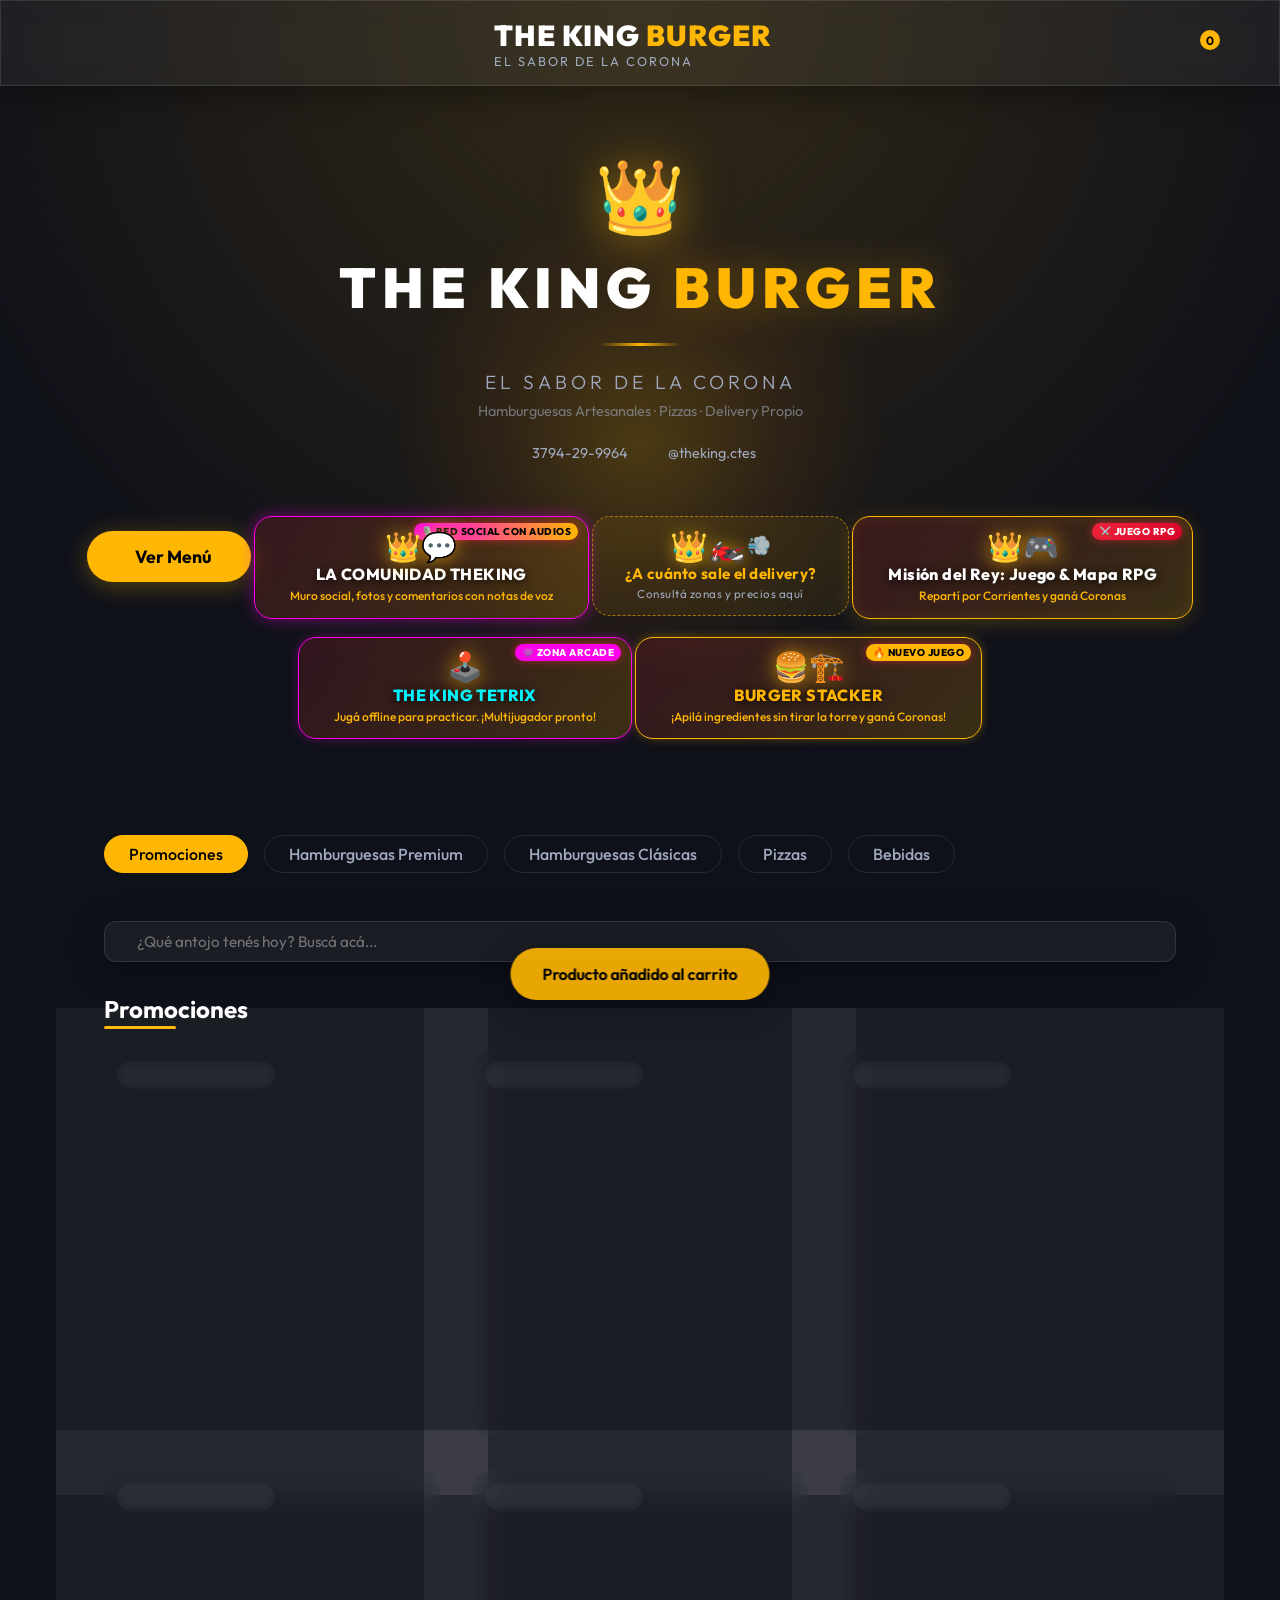
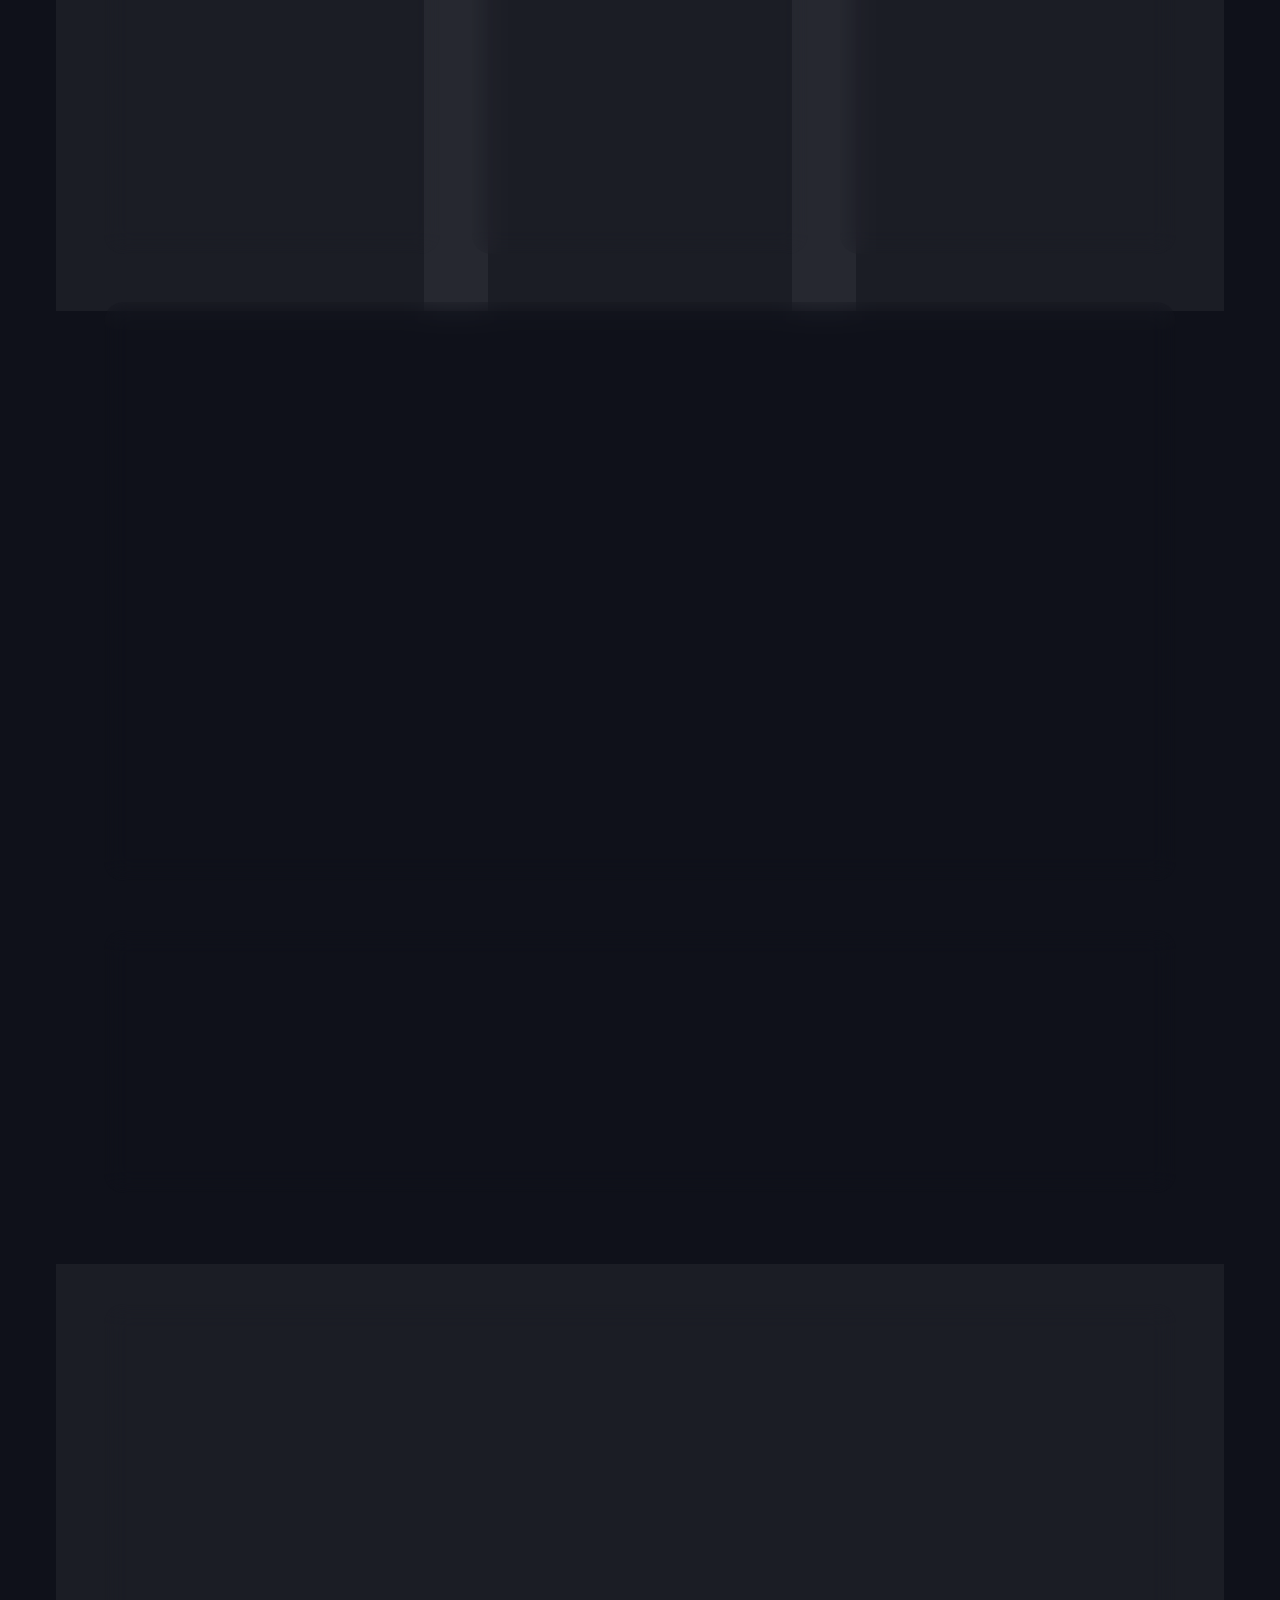
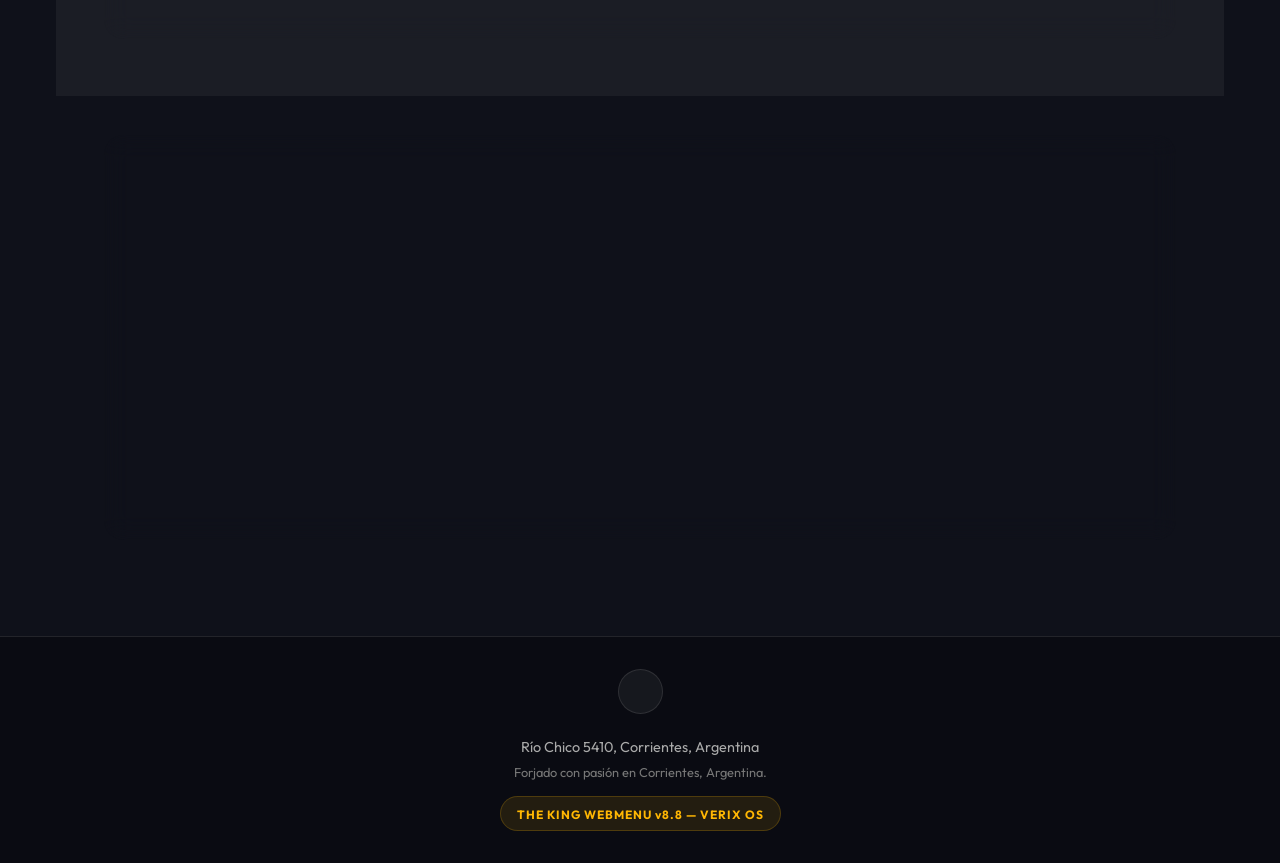
==== index.html @ 2e72db64 "Deploy_TheKing_v9.5" ====
<!DOCTYPE html>
<html lang="es">

<head>
    <meta charset="UTF-8">
    <meta name="viewport" content="width=device-width, initial-scale=1.0">
    <title>The King | Hamburguesas en Corrientes Capital</title>
    <meta name="description"
        content="The King Corrientes. Las mejores hamburguesas artesanales, pizzas y lomos de Corrientes Capital. Envío rápido y delivery propio. ¡Hacé tu pedido ahora!">
    <meta name="keywords"
        content="hamburguesas corrientes, the king corrientes, the king burger corrientes, delivery de comida corrientes, pizzas corrientes, comida rápida corrientes, hamburguesas the king, don jose corrientes, rio chico corrientes">

    <!-- Open Graph / Facebook -->
    <meta property="og:type" content="restaurant">
    <meta property="og:url" content="https://theking.sbs/">
    <meta property="og:title" content="The King | Hamburguesas en Corrientes Capital">
    <meta property="og:description"
        content="Las mejores hamburguesas artesanales y pizzas de Corrientes. Pedí online con nuestro delivery propio.">
    <meta property="og:image" content="https://theking.sbs/icon.png">

    <!-- Twitter -->
    <meta property="twitter:card" content="summary_large_image">
    <meta property="twitter:url" content="https://theking.sbs/">
    <meta property="twitter:title" content="The King | Hamburguesas en Corrientes">
    <meta property="twitter:description"
        content="Las mejores hamburguesas artesanales y pizzas de Corrientes. Pedí online con nuestro delivery propio.">
    <meta property="twitter:image" content="https://theking.sbs/icon.png">

    <!-- JSON-LD Structured Data for Local Business -->
    <script type="application/ld+json">
    {
      "@context": "https://schema.org",
      "@type": "Restaurant",
      "name": "The King Burger",
      "image": "https://theking.sbs/icon.png",
      "url": "https://theking.sbs/",
      "telephone": "+543794299964",
      "address": {
        "@type": "PostalAddress",
        "streetAddress": "Av. Río Chico 5410",
        "addressLocality": "Corrientes",
        "addressRegion": "Corrientes",
        "postalCode": "W3400",
        "addressCountry": "AR"
      },
      "geo": {
        "@type": "GeoCoordinates",
        "latitude": -27.46056,
        "longitude": -58.83417
      },
      "servesCuisine": ["Hamburguesas", "Pizzas", "Lomitos", "Comida Rápida"],
      "priceRange": "$$",
      "openingHoursSpecification": {
        "@type": "OpeningHoursSpecification",
        "dayOfWeek": [
          "Tuesday",
          "Wednesday",
          "Thursday",
          "Friday",
          "Saturday",
          "Sunday"
        ],
        "opens": "20:00",
        "closes": "00:30"
      },
      "sameAs": [
        "https://www.instagram.com/theking.ctes/"
      ]
    }
    </script>

    <!-- Firebase Compat SDK -->
    <script defer src="https://www.gstatic.com/firebasejs/10.8.1/firebase-app-compat.js"></script>
    <script defer src="https://www.gstatic.com/firebasejs/10.8.1/firebase-firestore-compat.js"></script>
    <script defer src="https://www.gstatic.com/firebasejs/10.8.1/firebase-auth-compat.js"></script>

    <link rel="stylesheet" href="css/style.css">
    <link rel="stylesheet" href="css/social.css">
    <link href="https://fonts.googleapis.com/css2?family=Outfit:wght@300;500;700;900&display=swap" rel="stylesheet">
    <link href="https://cdn.jsdelivr.net/npm/remixicon@3.5.0/fonts/remixicon.css" rel="stylesheet">
    <link rel="manifest" href="manifest.json">
    <meta name="theme-color" content="#ffb703">
    <link rel="icon" type="image/x-icon" href="favicon.ico">
    <link rel="apple-touch-icon" href="icon.png">
</head>

<body>
    <div class="background-overlay"></div>

    <header class="header glassmorphism">
        <!-- Menú de la App (Opciones Extras) -->
        <div class="app-menu-container">
            <div class="app-menu-btn" id="app-menu-btn">
                <i class="ri-menu-4-line"></i>
            </div>
            <!-- Dropdown del menú -->
            <div class="app-menu-dropdown glassmorphism" id="app-menu-dropdown">
                <div class="app-menu-item" id="menu-gps-btn">
                    <i class="ri-map-pin-user-fill"></i> Activar y Sincronizar GPS
                </div>
                <div class="app-menu-item" id="menu-install-btn">
                    <i class="ri-install-fill"></i> Agregar a Inicio (App)
                </div>
                <a href="comunidad.html" class="app-menu-item" id="menu-comunidad-btn"
                    style="text-decoration: none; color: inherit; border-left: 3px solid #ff00ea;">
                    <i class="ri-community-fill" style="color: #ff00ea;"></i> 👑 Comunidad & Muro con Audios
                </a>
                <a href="juego.html" class="app-menu-item" id="menu-game-btn"
                    style="text-decoration: none; color: inherit;">
                    <i class="ri-sword-fill" style="color: var(--accent-color);"></i> 🎮 Misión del Rey RPG & Mapa
                </a>
                <a href="tetrix.html" class="app-menu-item" id="menu-tetrix-btn"
                    style="text-decoration: none; color: inherit;">
                    <i class="ri-gamepad-fill" style="color: #ff00ea;"></i> 👾 THE KING TETRIX
                </a>
                <a href="stacker.html" class="app-menu-item" id="menu-stacker-btn"
                    style="text-decoration: none; color: inherit; border-left: 3px solid var(--accent-color);">
                    <i class="ri-stack-fill" style="color: var(--accent-color);"></i> 🍔 Burger Stacker (Nuevo Juego)
                </a>
            </div>
        </div>

        <div class="logo-container">
            <h1 class="brand-title">THE KING <span class="accent">BURGER</span></h1>
            <p class="brand-subtitle">El Sabor de la Corona</p>
        </div>
        <div class="header-actions" style="display: flex; gap: 15px; align-items: center;">
            <div class="user-profile" id="user-profile-btn" style="cursor: pointer; display: flex; align-items: center; gap: 5px; color: #fff;">
                <i class="ri-google-fill" style="font-size: 1.5rem; color: var(--accent-color);"></i>
                <span id="user-name-display" style="font-size: 0.9rem; display: none;" class="desktop-only">Entrar</span>
            </div>
            <div class="cart-icon" id="cart-toggle">
                <i class="ri-shopping-cart-2-fill"></i>
                <span class="cart-count" id="cart-count">0</span>
            </div>
        </div>
    </header>

    <!-- Hero Banner Section -->
    <section class="hero" id="hero">
        <div class="hero-glow"></div>
        <div class="hero-embers">
            <span></span><span></span><span></span><span></span>
            <span></span><span></span><span></span><span></span>
        </div>
        <div class="hero-content">
            <div class="crown-icon">👑</div>
            <h2 class="hero-title">THE KING <span class="hero-accent">BURGER</span></h2>
            <div class="hero-divider"><span></span></div>
            <p class="hero-tagline">El Sabor de la Corona</p>
            <p class="hero-sub">Hamburguesas Artesanales · Pizzas · Delivery Propio</p>
            <div class="hero-info">
                <span><i class="ri-phone-line"></i> 3794-29-9964</span>
                <span><i class="ri-instagram-line"></i> @theking.ctes</span>
            </div>
            <a href="#menu" class="hero-cta">
                <i class="ri-restaurant-2-line"></i> Ver Menú
            </a>

            <!-- BOTÓN DESTACADO: LA COMUNIDAD THEKING -->
            <a href="comunidad.html" class="hero-rpg-btn" id="open-comunidad-hub" aria-label="Entrar a la Comunidad TheKing" style="border-color: #ff00ea; box-shadow: 0 0 15px rgba(255, 0, 234, 0.4); margin-bottom: 0.5rem;">
                <span class="rpg-btn-badge" style="background: linear-gradient(90deg, #ff00ea, #ffb703); color: #000; font-weight: 800;">🎙️ RED SOCIAL CON AUDIOS</span>
                <span class="rpg-btn-icon">👑💬</span>
                <span class="rpg-btn-text" style="color: #fff;">LA COMUNIDAD THEKING</span>
                <span class="rpg-btn-sub">Muro social, fotos y comentarios con notas de voz</span>
            </a>

            <!-- BOTÓN DELIVERY RADAR — Rey en la Moto -->
            <button class="delivery-radar-btn" id="open-delivery-radar" aria-label="Consultar precios de delivery">
                <span class="moto-scene">
                    <span class="moto-king">👑🏍️</span>
                    <span class="moto-dust">💨</span>
                </span>
                <span class="moto-btn-text">¿A cuánto sale el delivery?</span>
                <span class="moto-btn-sub">Consultá zonas y precios aquí</span>
            </button>

            <!-- BOTÓN JUEGO DEL REY RPG & RADAR -->
            <a href="juego.html" class="hero-rpg-btn" id="open-rpg-game" aria-label="Jugar a la Misión del Rey RPG">
                <span class="rpg-btn-badge">⚔️ JUEGO RPG</span>
                <span class="rpg-btn-icon">👑🎮</span>
                <span class="rpg-btn-text">Misión del Rey: Juego & Mapa RPG</span>
                <span class="rpg-btn-sub">Repartí por Corrientes y ganá Coronas</span>
            </a>

            <!-- BOTÓN TETRIX ZONE -->
            <a href="tetrix.html" class="hero-rpg-btn" id="open-tetrix-game" aria-label="Jugar a The King Tetrix" style="margin-top: 10px; border-color: #ff00ea; box-shadow: 0 0 10px rgba(255, 0, 234, 0.3);">
                <span class="rpg-btn-badge" style="background: #ff00ea; color: #fff;">👾 ZONA ARCADE</span>
                <span class="rpg-btn-icon">🕹️</span>
                <span class="rpg-btn-text" style="color: #00f3ff;">THE KING TETRIX</span>
                <span class="rpg-btn-sub">Jugá offline para practicar. ¡Multijugador pronto!</span>
            </a>

            <!-- BOTÓN BURGER STACKER (NUEVO) -->
            <a href="stacker.html" class="hero-rpg-btn" id="open-stacker-game" aria-label="Jugar a Burger Stacker" style="margin-top: 10px; border-color: #ffb703; box-shadow: 0 0 10px rgba(255, 183, 3, 0.3);">
                <span class="rpg-btn-badge" style="background: var(--accent-color); color: #000; font-weight: 800;">🔥 NUEVO JUEGO</span>
                <span class="rpg-btn-icon">🍔🏗️</span>
                <span class="rpg-btn-text" style="color: var(--accent-color);">BURGER STACKER</span>
                <span class="rpg-btn-sub">¡Apilá ingredientes sin tirar la torre y ganá Coronas!</span>
            </a>
        </div>
    </section>

    <main class="container" id="menu">
        <!-- SECCIÓN DE SORTEO (Inyectada dinámicamente si está activa) -->
        <section id="sorteo-section" class="glassmorphism"
            style="display: none; text-align: center; margin-bottom: 2.5rem; padding: 2rem; border-radius: 20px; background: linear-gradient(145deg, rgba(239, 35, 60, 0.1) 0%, rgba(15, 17, 26, 0.9) 100%); border-color: rgba(239, 35, 60, 0.3); position: relative; overflow: hidden;">
            <div id="confetti-container"
                style="position: absolute; top: 0; left: 0; width: 100%; height: 100%; pointer-events: none; z-index: 0;">
            </div>

            <div style="position: relative; z-index: 1;">
                <h2
                    style="font-size: 1.8rem; margin-bottom: 0.5rem; color: #ef233c; text-shadow: 0 0 15px rgba(239,35,60,0.5);">
                    <i class="ri-vip-crown-fill" style="color: var(--accent-color);"></i> ¡SORTEO THE KING! <i
                        class="ri-vip-crown-fill" style="color: var(--accent-color);"></i>
                </h2>

                <div id="sorteo-content-active" style="display: block;">
                    <p style="color: #fff; font-size: 1.1rem; margin-bottom: 0.2rem;">Premio de hoy:</p>
                    <h3 id="sorteo-premio-display"
                        style="color: var(--accent-color); font-size: 1.4rem; margin-bottom: 1.5rem;">Cargando...</h3>

                    <form id="sorteo-form"
                        style="display: flex; flex-direction: column; gap: 1rem; max-width: 400px; margin: 0 auto 1.5rem auto;">
                        <input type="text" id="sorteo-nombre" placeholder="Tu Nombre o Apodo" required
                            style="padding: 0.8rem; border-radius: 8px; border: 1px solid rgba(255,255,255,0.1); background: rgba(0,0,0,0.3); color: #fff; font-family: inherit;">
                        <input type="tel" id="sorteo-tel" placeholder="Tu WhatsApp (para avisarte si ganás)" required
                            style="padding: 0.8rem; border-radius: 8px; border: 1px solid rgba(255,255,255,0.1); background: rgba(0,0,0,0.3); color: #fff; font-family: inherit;">
                        <button type="submit" class="btn-primary"
                            style="background: linear-gradient(135deg, #ef233c, #d90429); font-size: 1.1rem; padding: 1rem; box-shadow: 0 4px 15px rgba(239,35,60,0.4);">
                            🎟️ QUIERO PARTICIPAR
                        </button>
                    </form>

                    <p style="color: var(--text-muted); font-size: 0.9rem;">
                        <i class="ri-group-fill"></i> <span id="sorteo-public-count"
                            style="color: #fff; font-weight: bold;">0</span> Reinas y Reyes participando
                    </p>
                </div>

                <div id="sorteo-content-winner" style="display: none; padding: 1rem;">
                    <h3 style="font-size: 1.5rem; color: #fff; margin-bottom: 1rem;">🎉 ¡TENEMOS GANADOR/A! 🎉</h3>
                    <div
                        style="background: rgba(255,183,3,0.15); border: 2px solid var(--accent-color); padding: 1.5rem; border-radius: 15px; display: inline-block;">
                        <h2 id="sorteo-ganador-nombre" style="font-size: 2rem; color: var(--accent-color); margin: 0;">-
                        </h2>
                    </div>
                    <p style="color: var(--text-muted); margin-top: 1rem;">Se lleva: <span id="sorteo-ganador-premio"
                            style="color: #fff;"></span></p>
                </div>
            </div>
        </section>

        <!-- Categorías / Tabs de navegación -->
        <nav class="categories">
            <button class="category-btn active" data-target="promos">Promociones</button>
            <button class="category-btn" data-target="premium">Hamburguesas Premium</button>
            <button class="category-btn" data-target="clasicas">Hamburguesas Clásicas</button>
            <button class="category-btn" data-target="pizzas">Pizzas</button>
            <button class="category-btn" data-target="bebidas">Bebidas</button>
        </nav>

        <!-- Buscador de productos -->
        <div class="search-container glassmorphism"
            style="margin-bottom: 2rem; display: flex; align-items: center; padding: 0.6rem 1.2rem; border-radius: 12px; gap: 0.8rem; position: relative;">
            <i class="ri-search-2-line" style="color: var(--accent-color); font-size: 1.2rem;"></i>
            <input type="text" id="search-input" placeholder="¿Qué antojo tenés hoy? Buscá acá..."
                style="background: transparent; border: none; color: #fff; width: 100%; font-family: inherit; font-size: 0.95rem; outline: none;">
            <button id="clear-search-btn"
                style="background: transparent; border: none; color: var(--text-muted); cursor: pointer; display: none; align-items: center; justify-content: center; padding: 0.2rem;">
                <i class="ri-close-circle-fill" style="font-size: 1.2rem;"></i>
            </button>
        </div>

        <!-- Contenedor único dinámico para productos -->
        <section id="menu-section" class="menu-section active">
            <h2 class="section-title" id="section-title">Promociones</h2>
            <div class="products-grid" id="products-grid">
                <!-- Skeleton loaders: se muestran mientras Firebase carga los productos -->
                <div class="product-skeleton"
                    style="background:rgba(255,255,255,0.04);border-radius:16px;padding:1rem;animation:skeletonPulse 1.4s ease-in-out infinite;">
                    <div
                        style="background:rgba(255,255,255,0.07);height:130px;border-radius:10px;margin-bottom:0.8rem;">
                    </div>
                    <div
                        style="background:rgba(255,255,255,0.07);height:16px;border-radius:6px;margin-bottom:0.5rem;width:70%;">
                    </div>
                    <div style="background:rgba(255,255,255,0.05);height:12px;border-radius:6px;width:90%;"></div>
                </div>
                <div class="product-skeleton"
                    style="background:rgba(255,255,255,0.04);border-radius:16px;padding:1rem;animation:skeletonPulse 1.4s ease-in-out 0.2s infinite;">
                    <div
                        style="background:rgba(255,255,255,0.07);height:130px;border-radius:10px;margin-bottom:0.8rem;">
                    </div>
                    <div
                        style="background:rgba(255,255,255,0.07);height:16px;border-radius:6px;margin-bottom:0.5rem;width:70%;">
                    </div>
                    <div style="background:rgba(255,255,255,0.05);height:12px;border-radius:6px;width:90%;"></div>
                </div>
                <div class="product-skeleton"
                    style="background:rgba(255,255,255,0.04);border-radius:16px;padding:1rem;animation:skeletonPulse 1.4s ease-in-out 0.4s infinite;">
                    <div
                        style="background:rgba(255,255,255,0.07);height:130px;border-radius:10px;margin-bottom:0.8rem;">
                    </div>
                    <div
                        style="background:rgba(255,255,255,0.07);height:16px;border-radius:6px;margin-bottom:0.5rem;width:70%;">
                    </div>
                    <div style="background:rgba(255,255,255,0.05);height:12px;border-radius:6px;width:90%;"></div>
                </div>
            </div>
        </section>

        <!-- SECCIÓN: NUESTRA HISTORIA Y MISIÓN -->
        <section class="about-section glassmorphism"
            style="margin-top: 3rem; padding: 2.5rem; border-radius: 20px; background: linear-gradient(145deg, rgba(15, 17, 26, 0.9) 0%, rgba(255, 183, 3, 0.03) 100%); border-left: 4px solid var(--accent-color);">
            <div class="about-content">
                <h2
                    style="font-size: 1.8rem; margin-bottom: 1rem; color: #fff; display: flex; align-items: center; gap: 0.5rem;">
                    <i class="ri-ancient-gate-fill" style="color: var(--accent-color);"></i> Nuestra Historia Real
                </h2>
                <p style="color: var(--text-muted); font-size: 1rem; line-height: 1.6; margin-bottom: 1.5rem;">
                    Somos un emprendimiento familiar, chico y con el corazón bien correntino. Nacimos con una idea
                    simple pero ambiciosa: crear una hamburguesa tan exquisita y con tanto romance que, si un mismísimo
                    Rey tuviera la oportunidad de probarla, quedaría fascinado. El gran secreto de esta magia reside en
                    nuestro pan: una receta única, creada en casa y guardada bajo llave por nuestra familia y los
                    colegas más fieles que nos acompañan desde el primer día.
                </p>

                <h3
                    style="font-size: 1.3rem; margin-bottom: 0.8rem; color: #fff; display: flex; align-items: center; gap: 0.5rem;">
                    <i class="ri-scales-3-fill" style="color: var(--accent-color);"></i> Nuestra Promesa y Realidad
                </h3>
                <p style="color: var(--text-muted); font-size: 1rem; line-height: 1.6; margin-bottom: 2rem;">
                    Te hablamos con la verdad: no somos perfectos. Al ser una producción 100% artesanal, a veces nos
                    cuesta cubrir la altísima demanda. ¿Por qué pasa esto? Porque cada nueva Reina o Rey que prueba
                    nuestro sabor, elige repetir al día siguiente. Esto hace que nuestro crecimiento sea constante y
                    genuino. Cuando hay demoras, te pedimos paciencia; elegimos cuidar la calidad extrema antes que la
                    rapidez industrial, porque el sabor de nuestra casa no se puede apurar.
                </p>

                <div
                    style="display: grid; grid-template-columns: repeat(auto-fit, minmax(250px, 1fr)); gap: 1.5rem; margin-top: 1rem;">
                    <div
                        style="background: rgba(255,255,255,0.02); padding: 1.5rem; border-radius: 12px; border: 1px solid rgba(255,183,3,0.1);">
                        <h4 style="color: var(--accent-color); margin-bottom: 0.5rem; font-size: 1.1rem;"><i
                                class="ri-focus-2-line"></i> Nuestra Misión</h4>
                        <p style="color: #bbb; font-size: 0.9rem; line-height: 1.5;">Llevar el sabor más auténtico y
                            placentero de Corrientes a tu mesa, con la dedicación que solo una familia apasionada te
                            puede dar.</p>
                    </div>
                    <div
                        style="background: rgba(255,255,255,0.02); padding: 1.5rem; border-radius: 12px; border: 1px solid rgba(255,183,3,0.1);">
                        <h4 style="color: var(--accent-color); margin-bottom: 0.5rem; font-size: 1.1rem;"><i
                                class="ri-eye-line"></i> Nuestra Visión</h4>
                        <p style="color: #bbb; font-size: 0.9rem; line-height: 1.5;">Crecer a paso firme, manteniendo un
                            estándar de calidad digno de la realeza, sin perder jamás nuestra esencia de barrio ni la
                            receta que nos hizo Reyes.</p>
                    </div>
                </div>
            </div>
        </section>

        <!-- SECCIÓN DE RESEÑAS GOOGLE MAPS -->
        <section class="reviews-section glassmorphism"
            style="margin-top: 3rem; text-align: center; padding: 2.5rem 1.5rem; border-radius: 20px; background: linear-gradient(145deg, rgba(255, 183, 3, 0.05) 0%, rgba(15, 17, 26, 0.8) 100%); position: relative; overflow: hidden; border-color: rgba(255, 183, 3, 0.2);">
            <div
                style="position: absolute; top: -20px; left: -20px; width: 100px; height: 100px; background: var(--accent-color); filter: blur(60px); opacity: 0.2; z-index: 0;">
            </div>
            <div
                style="position: absolute; bottom: -20px; right: -20px; width: 80px; height: 80px; background: #ea4335; filter: blur(50px); opacity: 0.15; z-index: 0;">
            </div>
            <div style="position: relative; z-index: 1;">
                <h2 style="font-size: 1.8rem; margin-bottom: 0.5rem; color: #fff;">¿Qué te pareció <span
                        style="color: var(--accent-color);">The King Burger</span>? 👑</h2>
                <p
                    style="color: var(--text-muted); font-size: 0.95rem; margin-bottom: 1.5rem; max-width: 500px; margin-left: auto; margin-right: auto;">
                    Tu opinión nos hace Reyes. Dejanos tus estrellitas y un comentario en Google para ayudarnos a
                    crecer. ¡Tardás 10 segundos!
                </p>
                <div class="stars-container" id="stars-container"
                    style="display: flex; justify-content: center; gap: 0.8rem; margin-bottom: 1.5rem;">
                    <a href="https://maps.app.goo.gl/xa9dcDaG32M8LTRF8" target="_blank" rel="noopener noreferrer"
                        class="star-rating" data-index="1"><i class="ri-star-line"></i></a>
                    <a href="https://maps.app.goo.gl/xa9dcDaG32M8LTRF8" target="_blank" rel="noopener noreferrer"
                        class="star-rating" data-index="2"><i class="ri-star-line"></i></a>
                    <a href="https://maps.app.goo.gl/xa9dcDaG32M8LTRF8" target="_blank" rel="noopener noreferrer"
                        class="star-rating" data-index="3"><i class="ri-star-line"></i></a>
                    <a href="https://maps.app.goo.gl/xa9dcDaG32M8LTRF8" target="_blank" rel="noopener noreferrer"
                        class="star-rating" data-index="4"><i class="ri-star-line"></i></a>
                    <a href="https://maps.app.goo.gl/xa9dcDaG32M8LTRF8" target="_blank" rel="noopener noreferrer"
                        class="star-rating" data-index="5"><i class="ri-star-line"></i></a>
                </div>
                <a href="https://maps.app.goo.gl/xa9dcDaG32M8LTRF8" target="_blank" rel="noopener noreferrer"
                    class="btn-review">
                    <i class="ri-google-fill" style="font-size: 1.2rem; color: #4285F4;"></i> Calificanos en Google
                </a>
            </div>
        </section>
    </main>

    <!-- Modal del Carrito -->
    <div class="cart-modal glassmorphism" id="cart-modal">
        <div class="cart-header">
            <h2>Tu Pedido</h2>
            <button id="close-cart"><i class="ri-close-line"></i></button>
        </div>
        <div class="cart-body">
            <div class="cart-items" id="cart-items">
                <!-- Items se insertan aquí vía JS -->
                <p class="empty-cart-msg">Tu carrito está vacío</p>
            </div>

            <!-- Formulario de Datos para WhatsApp -->
            <div class="checkout-form" id="checkout-form" style="display: none;">
                <input type="text" id="customer-name" placeholder="Tu Nombre y Apellido" required>
                <!-- Opción de Entrega -->
                <div class="delivery-option-selector"
                    style="display: grid; grid-template-columns: 1fr 1fr; gap: 0.5rem; margin-bottom: 0.5rem;">
                    <button type="button" id="option-delivery" class="option-btn active"
                        style="background: var(--accent-color); border: none; color: #000; padding: 0.6rem; border-radius: 8px; font-weight: 700; cursor: pointer;">🛵
                        Envío</button>
                    <button type="button" id="option-takeaway" class="option-btn"
                        style="background: rgba(255,255,255,0.05); border: 1px solid var(--glass-border); color: #fff; padding: 0.6rem; border-radius: 8px; font-weight: 700; cursor: pointer;">🛍️
                        Retiro</button>
                </div>

                <div id="delivery-details-container">
                    <input type="text" id="customer-address" placeholder="Ej: Av. Costanera 1234" required
                        autocomplete="street-address">
                    <!-- Vista previa del mapa: aparece al escribir la dirección -->
                    <div id="map-preview-container"
                        style="display:none; margin-top: 0.5rem; border-radius: 10px; overflow: hidden; border: 1px solid var(--accent-color);">
                        <div
                            style="background: rgba(255,183,3,0.08); padding: 0.6rem 0.8rem; display: flex; align-items: center; justify-content: space-between; flex-wrap: wrap; gap: 0.5rem;">
                            <span style="font-size: 0.78rem; color: #ccc;"><i class="ri-map-pin-2-fill"
                                    style="color: var(--accent-color);"></i> Vista previa del destino:</span>
                            <a id="map-preview-link" href="#" target="_blank" rel="noopener noreferrer"
                                style="font-size: 0.78rem; font-weight: 700; color: var(--accent-color); text-decoration: none; background: rgba(255,183,3,0.15); padding: 0.3rem 0.7rem; border-radius: 6px; border: 1px solid var(--accent-color);">
                                <i class="ri-external-link-fill"></i> Ver en Google Maps
                            </a>
                        </div>
                        <iframe id="map-preview-iframe" src="" width="100%" height="160"
                            style="border:none; display:block;" loading="lazy"
                            referrerpolicy="no-referrer-when-downgrade" allowfullscreen>
                        </iframe>
                    </div>
                </div>

                <!-- SISTEMA DE ENVÍO: Selector de Zona (Método 3 - Fallback siempre disponible) -->
                <div id="zone-selector-container" class="zone-selector-block" style="display: none;">
                    <div style="display: flex; align-items: center; gap: 0.5rem; margin-bottom: 0.5rem;">
                        <i class="ri-map-2-line" style="color: var(--accent-color);"></i>
                        <span style="font-size: 0.82rem; color: #bbb;">Seleccioná tu barrio para calcular el
                            envío:</span>
                    </div>
                    <select id="zone-select" class="zone-select-input">
                        <option value="">— Elegí tu zona / barrio —</option>
                    </select>
                </div>

                <!-- Badge: método de cálculo activo (GPS / OSM / Manual) -->
                <div id="delivery-method-info" class="delivery-method-badge" style="display: none;">
                    <i class="ri-checkbox-circle-fill" style="color: #4ade80; flex-shrink:0;"></i>
                    <span id="delivery-method-label">Calculado automáticamente</span>
                    <button id="change-zone-btn" type="button" class="change-zone-btn" title="Cambiar zona">✏️
                        Cambiar</button>
                </div>

                <div id="takeaway-details-container"
                    style="display: none; background: rgba(255,255,255,0.03); border: 1px solid var(--glass-border); padding: 0.8rem; border-radius: 8px; margin-bottom: 0.5rem; text-align: center;">
                    <p style="font-size: 0.85rem; color: #ccc; margin: 0;">📍 Retiras en: <strong
                            style="color: var(--accent-color);">Local The King Burger</strong></p>
                    <p style="font-size: 0.75rem; color: #aaa; margin-top: 0.2rem;">Av. Río Chico 5410, Corrientes</p>
                    <a href="https://maps.google.com/?q=Av.+Río+Chico+5410,+Corrientes,+Argentina" target="_blank"
                        style="display: inline-block; font-size: 0.8rem; color: var(--accent-color); text-decoration: underline; margin-top: 0.4rem;"><i
                            class="ri-map-pin-fill"></i> Ver cómo llegar</a>
                </div>
                <select id="payment-method">
                    <option value="Efectivo">Pago en Efectivo</option>
                    <option value="Transferencia">Transferencia (Alias/CBU)</option>
                </select>
                <div id="alias-container"
                    style="display: none; flex-direction: column; gap: 0.6rem; background: rgba(255,183,3,0.08); border: 1px dashed var(--accent-color); padding: 0.9rem; border-radius: 10px; margin-top: 0.6rem;">
                    
                    <div style="display: flex; align-items: center; justify-content: space-between;">
                        <span style="font-size: 0.9rem; color: #fff;">Alias MP: <strong
                                style="color: var(--accent-color); letter-spacing: 0.5px;">olivares.95</strong></span>
                        <button id="copy-alias-btn" type="button"
                            style="background: rgba(255,255,255,0.12); border: 1px solid var(--accent-color); color: var(--accent-color); padding: 0.4rem 0.8rem; border-radius: 6px; font-weight: 700; cursor: pointer; font-size: 0.8rem; display: flex; align-items: center; gap: 0.3rem;">
                            <i class="ri-file-copy-line"></i> Copiar
                        </button>
                    </div>

                    <!-- Botón Deep-link directo a Mercado Pago -->
                    <button id="open-mp-btn" type="button"
                        style="width: 100%; background: linear-gradient(135deg, #009ee3 0%, #007ebb 100%); border: none; color: #fff; padding: 0.65rem 1rem; border-radius: 8px; font-weight: 700; cursor: pointer; font-size: 0.88rem; display: flex; align-items: center; justify-content: center; gap: 0.5rem; box-shadow: 0 4px 12px rgba(0,158,227,0.3); transition: transform 0.2s;">
                        <i class="ri-bank-card-fill" style="font-size: 1.1rem;"></i>
                        <span>Pagar en Mercado Pago (<span id="mp-total-badge">$0</span>)</span>
                    </button>

                    <!-- Adjuntar comprobante -->
                    <div style="background: rgba(0,0,0,0.25); border-radius: 8px; padding: 0.5rem 0.7rem; border: 1px solid rgba(255,255,255,0.08);">
                        <label for="receipt-file-input" style="display: flex; align-items: center; justify-content: space-between; cursor: pointer; font-size: 0.8rem; color: #ccc;">
                            <span id="receipt-label-text"><i class="ri-image-add-line" style="color: var(--accent-color);"></i> Adjuntar comprobante (opcional)</span>
                            <span style="font-size: 0.75rem; color: var(--accent-color); font-weight: 600; text-decoration: underline;">Subir</span>
                        </label>
                        <input type="file" id="receipt-file-input" accept="image/*,.pdf" style="display: none;">
                        <div id="receipt-preview-container" style="display: none; align-items: center; justify-content: space-between; margin-top: 0.4rem; padding-top: 0.4rem; border-top: 1px solid rgba(255,255,255,0.08);">
                            <span id="receipt-filename" style="font-size: 0.75rem; color: #4ade80; overflow: hidden; text-overflow: ellipsis; white-space: nowrap; max-width: 180px;"></span>
                            <button id="remove-receipt-btn" type="button" style="background: none; border: none; color: #ef4444; font-size: 0.95rem; cursor: pointer;">
                                <i class="ri-close-circle-fill"></i>
                            </button>
                        </div>
                    </div>

                    <p style="font-size: 0.72rem; color: #aaa; margin: 0; line-height: 1.2;">
                        💡 <em>Al enviar el pedido por WhatsApp, adjuntá la foto del comprobante para despachar más rápido.</em>
                    </p>
                </div>
            </div>
        </div>

        <div class="cart-footer">
            <div class="total subtotal-line" id="subtotal-row" style="display: none;">
                <span style="font-size: 0.82rem; color: #aaa;">Subtotal productos:</span>
                <span id="cart-subtotal" style="font-size: 0.82rem; color: #aaa;">$0</span>
            </div>
            <div class="total delivery-line" id="delivery-cost-row" style="display: none;">
                <span>🛵 Costo de envío:</span>
                <span id="cart-delivery-cost" style="color: var(--accent-color); font-weight: 700;">$0</span>
            </div>
            <div class="total grand-total-line">
                <span>Total a pagar:</span>
                <span id="cart-total">$0</span>
            </div>
            <button id="checkout-btn" class="checkout-btn">
                <i class="ri-whatsapp-line"></i> Pedir por WhatsApp
            </button>
        </div>
    </div>

    <!-- PWA Install Promotion Banner -->
    <div id="pwa-install-banner"
        style="display: none; position: fixed; bottom: 80px; left: 50%; transform: translateX(-50%); width: 90%; max-width: 400px; background: rgba(19, 21, 31, 0.95); border: 1px solid var(--accent-color); border-radius: 16px; padding: 1rem; box-shadow: 0 10px 30px rgba(0,0,0,0.5); z-index: 1900; align-items: center; justify-content: space-between; backdrop-filter: blur(10px); animation: fadeIn 0.4s ease;">
        <div style="display: flex; align-items: center; gap: 0.8rem;">
            <div style="font-size: 2rem;">👑</div>
            <div>
                <h4 style="color: #fff; margin: 0; font-size: 0.9rem;">¿Pedir más rápido?</h4>
                <p style="color: #aaa; margin: 2px 0 0 0; font-size: 0.75rem;">Instalá el acceso directo en tu celular
                </p>
            </div>
        </div>
        <div style="display: flex; gap: 0.5rem;">
            <button id="pwa-close-btn"
                style="background: transparent; border: 1px solid #444; color: #ccc; padding: 0.4rem 0.8rem; border-radius: 8px; font-size: 0.75rem; cursor: pointer;">Quizás
                luego</button>
            <button id="pwa-add-btn"
                style="background: var(--accent-color); border: none; color: #000; padding: 0.4rem 0.8rem; border-radius: 8px; font-weight: 700; font-size: 0.75rem; cursor: pointer;">Instalar</button>
        </div>
    </div>

    <!-- Toast Notification -->
    <div id="toast" class="toast glassmorphism">Producto añadido al carrito</div>

    <!-- SISTEMA DE CORONAS (VALORACIÓN PÚBLICA) -->
    <div class="container" style="margin-top: 3rem; margin-bottom: 2rem;">
        <div class="glassmorphism"
            style="padding: 2.5rem 2rem; border-radius: 20px; text-align: center; position: relative; overflow: hidden; border-color: var(--accent-color);">
            <div
                style="position: absolute; top: -20px; right: -20px; font-size: 8rem; opacity: 0.05; transform: rotate(15deg);">
                👑</div>

            <h3 style="font-size: 1.8rem; font-weight: 900; margin-bottom: 0.5rem;">¿Cuál se merece la Corona? 👑</h3>
            <p style="color: var(--text-muted); margin-bottom: 2rem; font-size: 1rem;">Contanos cuál de nuestras
                hamburguesas es tu favorita suprema.</p>

            <div style="max-width: 400px; margin: 0 auto;">
                <select id="crown-product-select"
                    style="width: 100%; padding: 1rem; border-radius: 12px; border: 1px solid var(--glass-border); background: rgba(0,0,0,0.5); color: #fff; font-family: inherit; font-size: 1rem; margin-bottom: 1.5rem; outline: none;">
                    <option value="" disabled selected>Elegí tu hamburguesa preferida...</option>
                    <option value="Provolone Doble">Provolone Doble</option>
                    <option value="King Bacon Doble">King Bacon Doble</option>
                    <option value="Crispy Chicken">Crispy Chicken</option>
                    <option value="Royal Cheese">Royal Cheese</option>
                    <option value="Veggie King">Veggie King</option>
                </select>

                <div id="crown-stars-container"
                    style="display: flex; justify-content: center; gap: 0.8rem; margin-bottom: 1.5rem;">
                    <button class="crown-btn" data-val="1"><i class="ri-vip-crown-line"></i></button>
                    <button class="crown-btn" data-val="2"><i class="ri-vip-crown-line"></i></button>
                    <button class="crown-btn" data-val="3"><i class="ri-vip-crown-line"></i></button>
                    <button class="crown-btn" data-val="4"><i class="ri-vip-crown-line"></i></button>
                    <button class="crown-btn" data-val="5"><i class="ri-vip-crown-line"></i></button>
                </div>

                <button id="crown-submit-btn"
                    style="width: 100%; background: linear-gradient(135deg, var(--accent-color), var(--accent-hover)); color: #000; border: none; padding: 1rem; border-radius: 12px; font-weight: 800; font-size: 1.1rem; cursor: pointer; transition: transform 0.2s;">
                    CORONAR AHORA
                </button>
                <div id="crown-thanks-msg"
                    style="display: none; color: #2ecc71; font-weight: 700; margin-top: 1rem; font-size: 1.1rem;">
                    ¡Gracias por tu voto real! 👑
                </div>
            </div>
        </div>
    </div>

    <!-- ═══════════════════════════════════════════
         👑 THE KING SOCIAL — Red Social de la Comunidad
         Motor: js/semilla-social.js | Estilos: css/social.css
         Almacenamiento: Firestore base64 (100% gratis)
         ═══════════════════════════════════════════ -->
    <div class="container social-section-wrapper" id="social-feed-section">
        <div class="glassmorphism social-section-inner">

            <h3 class="social-section-title">
                <i class="ri-community-fill" style="color: #ff00ea;"></i>
                La Familia TheKing 👑
            </h3>
            <p class="social-section-subtitle">Compartí tu experiencia, comentá con audio y conectá con otros Reyes y Reinas de Corrientes.</p>

            <!-- Prompt para usuarios no logueados -->
            <div class="social-login-prompt" id="social-login-prompt">
                <i class="ri-google-fill"></i>
                <span>Iniciá sesión con Google (arriba ☝️) para publicar o comentar en la comunidad</span>
            </div>

            <!-- Compositor de publicaciones (solo visible si está logueado) -->
            <div class="social-composer" id="social-composer">
                <div class="social-composer-header">
                    <img src="" alt="" class="social-composer-avatar" id="composer-avatar">
                    <div>
                        <span class="social-composer-name" id="composer-name">Rey/Reina</span>
                    </div>
                </div>
                <textarea
                    id="social-post-text"
                    class="social-post-textarea"
                    placeholder="¿Qué estás comiendo hoy? Compartí tu momento TheKing... 🍔👑"
                    maxlength="500"
                    rows="3"
                ></textarea>

                <!-- Preview foto -->
                <div class="social-photo-preview" id="social-photo-preview">
                    <img src="" alt="Preview" id="social-photo-preview-img">
                    <button class="remove-photo" onclick="document.getElementById('social-photo-preview').style.display='none'; document.getElementById('social-photo-preview-img').src='';">
                        <i class="ri-close-line"></i>
                    </button>
                </div>

                <input type="file" id="social-photo-input" accept="image/*" style="display:none;">

                <div class="social-composer-actions">
                    <div class="social-composer-tools">
                        <button class="social-tool-btn" id="social-photo-btn" title="Adjuntar foto">
                            <i class="ri-image-add-line"></i> Foto
                        </button>
                    </div>
                    <button class="social-publish-btn" id="social-publish-btn">
                        <i class="ri-send-plane-fill"></i> Publicar
                    </button>
                </div>
            </div>

            <!-- FEED de publicaciones -->
            <div class="social-feed" id="social-feed">
                <div class="social-empty-state">
                    <div style="font-size: 2rem; margin-bottom: 0.5rem;">⚡</div>
                    <p>Conectando con la comunidad...</p>
                </div>
            </div>

        </div>
    </div>

    <!-- FOOTER DE LA APLICACIÓN -->
    <footer class="app-footer"
        style="margin-top: 4rem; padding: 2rem 1rem; text-align: center; border-top: 1px solid var(--glass-border); background: rgba(0,0,0,0.3);">
        <div style="display: flex; justify-content: center; gap: 1rem; margin-bottom: 1.5rem;">
            <a href="https://www.instagram.com/theking.ctes/" target="_blank" rel="noopener noreferrer"
                style="color: #fff; background: rgba(255,255,255,0.05); width: 45px; height: 45px; display: flex; justify-content: center; align-items: center; border-radius: 50%; font-size: 1.5rem; transition: all 0.3s; text-decoration: none; border: 1px solid rgba(255,255,255,0.1);"
                onmouseover="this.style.background='var(--accent-color)'; this.style.color='#000'; this.style.transform='translateY(-3px)';"
                onmouseout="this.style.background='rgba(255,255,255,0.05)'; this.style.color='#fff'; this.style.transform='translateY(0)';">
                <i class="ri-instagram-line"></i>
            </a>
            <!-- Agrega más redes aquí si es necesario -->
        </div>

        <p style="color: #aaa; font-size: 0.9rem; margin-bottom: 0.5rem;">
            <i class="ri-map-pin-2-fill" style="color: var(--accent-color);"></i> Río Chico 5410, Corrientes, Argentina
        </p>
        <p style="color: #777; font-size: 0.8rem; margin-bottom: 1rem;">
            Forjado con pasión en Corrientes, Argentina.
        </p>

        <div
            style="display: inline-block; background: rgba(255, 183, 3, 0.1); border: 1px solid rgba(255, 183, 3, 0.2); padding: 0.4rem 1rem; border-radius: 20px;">
            <span style="color: var(--accent-color); font-size: 0.75rem; font-weight: 700; letter-spacing: 1px;">
                THE KING WEBMENU v8.8 — VERIX OS
            </span>
        </div>
    </footer>

    <script defer src="js/admin-db-config.js"></script>
    <script defer src="js/auth.js"></script>
    <script defer src="js/products.js"></script>
    <script defer src="js/app.js"></script>
    <script defer src="js/semilla-social.js"></script>

    <!-- ═══════════════════════════════════════════
         🛡️ SENTINELA DE SEMILLA — Reportero de Estado
         Alimenta la Semilla con datos del ecosistema.
         Reporta: auth, red, performance, errores.
         ═══════════════════════════════════════════ -->
    <script>
    (function SentinelaDeSemill() {
        'use strict';
        const SEMILLA_VERSION = 'v1.0.0';
        const REPORTE_COLLECTION = 'semilla_reportes';
        let _db = null;
        let _uid = null;

        // Esperar a que Firebase esté disponible
        function initSentinela() {
            if (typeof firebase === 'undefined' || !firebase.firestore) return;
            _db = firebase.firestore();

            // Escuchar Auth para saber UID
            firebase.auth().onAuthStateChanged(function(user) {
                _uid = user ? user.uid : null;
                if (user) reportarEvento('auth_login', { nombre: user.displayName, email: user.email });
            });

            // Reportar estado inicial del ecosistema
            reportarEstadoEcosistema();

            // Sentinela de red: detecta si el usuario pierde conexión
            window.addEventListener('offline', function() {
                reportarEvento('red_offline', { timestamp: new Date().toISOString() });
            });
            window.addEventListener('online', function() {
                reportarEvento('red_online', { timestamp: new Date().toISOString() });
            });

            // Sentinela de performance: cuánto tardó en cargar la página
            if (window.performance && window.performance.timing) {
                window.addEventListener('load', function() {
                    var t = window.performance.timing;
                    var loadTime = t.loadEventEnd - t.navigationStart;
                    reportarEvento('performance_carga', { ms: loadTime, segundos: (loadTime / 1000).toFixed(2) });
                });
            }

            // Sentinela de errores JS globales
            window.addEventListener('error', function(e) {
                reportarEvento('error_js', {
                    mensaje: e.message,
                    archivo: e.filename,
                    linea: e.lineno
                });
            });

            // Sentinela de visibilidad: cuándo el usuario deja/vuelve a la página
            document.addEventListener('visibilitychange', function() {
                reportarEvento('visibilidad', { estado: document.hidden ? 'oculta' : 'activa' });
            });

            // Reporte periódico cada 5 minutos (heartbeat de la Semilla)
            setInterval(function() {
                reportarEvento('heartbeat', { activo: !document.hidden });
            }, 5 * 60 * 1000);
        }

        function reportarEstadoEcosistema() {
            var estado = {
                version: SEMILLA_VERSION,
                url: window.location.href,
                userAgent: navigator.userAgent,
                idioma: navigator.language,
                pantalla: window.screen.width + 'x' + window.screen.height,
                conexion: navigator.onLine ? 'online' : 'offline',
                esMovil: /Mobi|Android/i.test(navigator.userAgent),
                timestamp: new Date().toISOString()
            };
            reportarEvento('sesion_inicio', estado);
        }

        function reportarEvento(tipo, datos) {
            if (!_db) return;
            try {
                var reporte = Object.assign({}, datos || {}, {
                    tipo: tipo,
                    uid: _uid || 'anonimo',
                    ts: firebase.firestore.FieldValue.serverTimestamp()
                });
                _db.collection(REPORTE_COLLECTION).add(reporte).catch(function(e) {
                    // Silencioso — no interrumpir el flujo
                });
            } catch(e) { /* silencioso */ }
        }

        // Exponer para que otros módulos puedan reportar
        window.SentinelaSemill = { reportar: reportarEvento };

        // Iniciar cuando Firebase esté listo
        if (document.readyState === 'loading') {
            document.addEventListener('DOMContentLoaded', function() {
                setTimeout(initSentinela, 1500);
            });
        } else {
            setTimeout(initSentinela, 1500);
        }
    })();
    </script>

    <!-- ===== MODAL RADAR DE DELIVERY ===== -->
    <div id="delivery-radar-modal" class="delivery-radar-modal" role="dialog" aria-modal="true"
        aria-label="Precios de Delivery">
        <div class="delivery-radar-overlay" id="close-radar-overlay"></div>
        <div class="delivery-radar-panel glassmorphism">

            <!-- Header -->
            <div class="radar-header">
                <div class="radar-header-icon">🏍️👑</div>
                <div>
                    <h2 class="radar-title">Delivery del Rey</h2>
                    <p class="radar-subtitle">Zona y precio de envío a tu barrio</p>
                </div>
                <button class="radar-close-btn" id="close-delivery-radar" aria-label="Cerrar">✕</button>
            </div>

            <!-- Radar visual animado -->
            <div class="radar-visual-wrap">
                <div class="radar-circle radar-c1"></div>
                <div class="radar-circle radar-c2"></div>
                <div class="radar-circle radar-c3"></div>
                <div class="radar-circle radar-c4"></div>
                <div class="radar-sweep"></div>
                <div class="radar-dot radar-dot-local" title="The King Burger">🏠</div>
                <div class="radar-dot radar-dot-z1" title="Zona 1">🟢</div>
                <div class="radar-dot radar-dot-z2" title="Zona 2">🟡</div>
                <div class="radar-dot radar-dot-z3" title="Zona 3">🟠</div>
                <div class="radar-dot radar-dot-z4" title="Zona 4-5">🔴</div>
            </div>

            <!-- Zonas y precios -->
            <div class="radar-zones-list">
                <div class="radar-zone-item">
                    <span class="radar-zone-badge"
                        style="background:rgba(74,222,128,0.18);border-color:rgba(74,222,128,0.5);color:#4ade80;">🟢
                        Zona 1</span>
                    <span class="radar-zone-desc">Lomas del Mirador, Frondizi, Seis Hectáreas</span>
                    <span class="radar-zone-price">$1.800</span>
                </div>
                <div class="radar-zone-item">
                    <span class="radar-zone-badge"
                        style="background:rgba(250,204,21,0.15);border-color:rgba(250,204,21,0.5);color:#facc15;">🟡
                        Zona 2</span>
                    <span class="radar-zone-desc">Shopping, UNNE, Sol de Mayo, Molina Punta</span>
                    <span class="radar-zone-price">$2.200</span>
                </div>
                <div class="radar-zone-item">
                    <span class="radar-zone-badge"
                        style="background:rgba(251,146,60,0.15);border-color:rgba(251,146,60,0.5);color:#fb923c;">🟠
                        Zona 3</span>
                    <span class="radar-zone-desc">Centro, Parque Mitre, Bañado Norte, Camba Cuá</span>
                    <span class="radar-zone-price">$3.000</span>
                </div>
                <div class="radar-zone-item">
                    <span class="radar-zone-badge"
                        style="background:rgba(239,68,68,0.15);border-color:rgba(239,68,68,0.5);color:#ef4444;">🔴 Zona
                        4</span>
                    <span class="radar-zone-desc">Barrio Ponce, Maipú, Santa Lucía, Boca Unidos</span>
                    <span class="radar-zone-price">$4.000</span>
                </div>
                <div class="radar-zone-item">
                    <span class="radar-zone-badge"
                        style="background:rgba(239,68,68,0.15);border-color:rgba(239,68,68,0.5);color:#ef4444;">🔴 Zona
                        5</span>
                    <span class="radar-zone-desc">Costanera, Arazaty, Galván, Hosp. Vidal</span>
                    <span class="radar-zone-price">$4.000</span>
                </div>
            </div>

            <p class="radar-footer-note">
                🏍️ ¡El Rey llega hasta tu puerta! El costo se calcula automáticamente al pedir.
            </p>
        </div>
    </div>

    <script>
        // ── Delivery Radar Modal ──────────────────────────────────
        (function () {
            const modal = document.getElementById('delivery-radar-modal');
            const openBtn = document.getElementById('open-delivery-radar');
            const closeBtn = document.getElementById('close-delivery-radar');
            const overlay = document.getElementById('close-radar-overlay');
            if (!modal || !openBtn) return;

            function openRadar() {
                modal.classList.add('open');
                document.body.style.overflow = 'hidden';
            }
            function closeRadar() {
                modal.classList.remove('open');
                document.body.style.overflow = '';
            }

            openBtn.addEventListener('click', openRadar);
            closeBtn.addEventListener('click', closeRadar);
            overlay.addEventListener('click', closeRadar);
            document.addEventListener('keydown', (e) => { if (e.key === 'Escape') closeRadar(); });
        })();
    </script>
</body>

</html>
---- css/style.css ----
/* Variables y Tema Oscuro/Premium */
:root {
    --bg-color: #0f111a;
    --text-main: #ffffff;
    --text-muted: #a0aabf;
    --accent-color: #ffb703;
    /* Dorado King */
    --accent-hover: #fb8500;
    --glass-bg: rgba(255, 255, 255, 0.05);
    --glass-border: rgba(255, 255, 255, 0.1);
    --glass-shadow: 0 8px 32px 0 rgba(0, 0, 0, 0.37);
    --danger: #ef233c;
}

* {
    margin: 0;
    padding: 0;
    box-sizing: border-box;
}

body {
    font-family: 'Outfit', sans-serif;
    background-color: var(--bg-color);
    color: var(--text-main);
    min-height: 100vh;
    position: relative;
    overflow-x: hidden;
}

/* Background dinámico (fuego/humo sutil) */
.background-overlay {
    position: fixed;
    top: 0;
    left: 0;
    width: 100%;
    height: 100%;
    background: radial-gradient(circle at 50% 0%, rgba(255, 183, 3, 0.15) 0%, rgba(15, 17, 26, 1) 70%);
    z-index: -1;
}

/* Utilidad Glassmorphism */
.glassmorphism {
    background: var(--glass-bg);
    backdrop-filter: blur(12px);
    -webkit-backdrop-filter: blur(12px);
    border: 1px solid var(--glass-border);
    box-shadow: var(--glass-shadow);
}

/* Header */
.header {
    position: sticky;
    top: 0;
    display: flex;
    justify-content: space-between;
    align-items: center;
    padding: 1rem 5%;
    z-index: 100;
    border-bottom: 1px solid var(--glass-border);
}

.logo-container {
    display: flex;
    flex-direction: column;
}

.brand-title {
    font-size: 1.8rem;
    font-weight: 900;
    letter-spacing: 1px;
}

.brand-title .accent {
    color: var(--accent-color);
}

.brand-subtitle {
    font-size: 0.8rem;
    color: var(--text-muted);
    text-transform: uppercase;
    letter-spacing: 2px;
}

.cart-icon {
    position: relative;
    font-size: 1.5rem;
    cursor: pointer;
    padding: 0.5rem;
    transition: transform 0.3s ease;
}

.cart-icon:hover {
    transform: scale(1.1);
    color: var(--accent-color);
}

.cart-count {
    position: absolute;
    top: -5px;
    right: -5px;
    background: var(--accent-color);
    color: #000;
    font-size: 0.75rem;
    font-weight: 700;
    height: 20px;
    width: 20px;
    display: flex;
    justify-content: center;
    align-items: center;
    border-radius: 50%;
}

/* App Menu (Header) */
.app-menu-container {
    position: relative;
    display: flex;
    align-items: center;
}

.app-menu-btn {
    font-size: 1.5rem;
    cursor: pointer;
    padding: 0.5rem;
    transition: transform 0.3s ease, color 0.3s ease;
    color: var(--text-main);
}

.app-menu-btn:hover {
    color: var(--accent-color);
    transform: scale(1.1);
}

.app-menu-dropdown {
    position: absolute;
    top: 100%;
    left: 0;
    margin-top: 15px;
    width: 250px;
    display: flex;
    flex-direction: column;
    border-radius: 12px;
    padding: 0.5rem;
    z-index: 200;
    opacity: 0;
    visibility: hidden;
    transform: translateY(-10px);
    transition: all 0.3s ease;
}

.app-menu-dropdown.show {
    opacity: 1;
    visibility: visible;
    transform: translateY(0);
}

.app-menu-item {
    display: flex;
    align-items: center;
    gap: 10px;
    padding: 0.8rem 1rem;
    font-size: 0.9rem;
    color: var(--text-main);
    cursor: pointer;
    border-radius: 8px;
    transition: background 0.3s ease, color 0.3s ease;
}

.app-menu-item:hover {
    background: rgba(255, 183, 3, 0.15);
    color: var(--accent-color);
}

.app-menu-item i {
    font-size: 1.2rem;
}

/* Main Container */
.container {
    max-width: 1200px;
    margin: 0 auto;
    padding: 2rem 5%;
}

/* Categories */
.categories {
    display: flex;
    gap: 1rem;
    overflow-x: auto;
    padding-bottom: 1rem;
    margin-bottom: 2rem;
    scrollbar-width: none;
    /* Firefox */
}

.categories::-webkit-scrollbar {
    display: none;
    /* Chrome/Safari */
}

.category-btn {
    background: transparent;
    border: 1px solid var(--glass-border);
    color: var(--text-muted);
    padding: 0.5rem 1.5rem;
    border-radius: 30px;
    font-family: 'Outfit', sans-serif;
    font-weight: 500;
    font-size: 1rem;
    cursor: pointer;
    white-space: nowrap;
    transition: all 0.3s ease;
}

.category-btn.active,
.category-btn:hover {
    background: var(--accent-color);
    color: #000;
    border-color: var(--accent-color);
}

/* Sections */
.menu-section {
    display: none;
    animation: fadeIn 0.5s ease;
}

.menu-section.active {
    display: block;
}

.section-title {
    font-size: 1.5rem;
    margin-bottom: 1.5rem;
    position: relative;
    display: inline-block;
}

.section-title::after {
    content: '';
    position: absolute;
    bottom: -5px;
    left: 0;
    width: 50%;
    height: 3px;
    background: var(--accent-color);
    border-radius: 2px;
}

@keyframes fadeIn {
    from {
        opacity: 0;
        transform: translateY(10px);
    }

    to {
        opacity: 1;
        transform: translateY(0);
    }
}

/* Products Grid */
.products-grid {
    display: grid;
    grid-template-columns: repeat(auto-fill, minmax(280px, 1fr));
    gap: 2rem;
}

/* Adaptación para celulares: 2 columnas */
@media (max-width: 600px) {
    .products-grid {
        grid-template-columns: 1fr 1fr !important;
        gap: 0.8rem !important;
    }
    .product-img-wrapper {
        height: 110px; /* Más bajo para celular */
    }
    .product-img-wrapper::after {
        font-size: 2rem; /* Icono corona más chico */
    }
    .product-info {
        padding: 0.8rem;
    }
    .product-info h3 {
        font-size: 0.95rem; /* Texto más chico para que entre en 2 columnas */
    }
    .product-info p {
        font-size: 0.75rem;
        margin-bottom: 0.8rem;
    }
    .price {
        font-size: 1rem;
    }
    .add-to-cart {
        padding: 0.4rem 0.6rem;
        font-size: 0.75rem;
        gap: 0.3rem;
    }
}

/* Product Card */
.product-card {
    border-radius: 20px;
    overflow: hidden;
    transition: transform 0.3s ease, box-shadow 0.3s ease;
    display: flex;
    flex-direction: column;
    opacity: 0;
    animation: cardEntrance 0.5s ease-out forwards;
    animation-delay: var(--card-delay, 0s);
}

.product-card:hover {
    transform: translateY(-8px);
    box-shadow:
        0 0 0 1.5px rgba(255, 183, 3, 0.55),
        0 8px 20px rgba(255, 183, 3, 0.18),
        0 20px 50px rgba(0, 0, 0, 0.65),
        inset 0 1px 0 rgba(255, 255, 255, 0.07);
    border-color: rgba(255, 183, 3, 0.55);
    background: rgba(255, 255, 255, 0.065);
}

.product-img-wrapper {
    position: relative;
    height: 180px;
    width: 100%;
    overflow: hidden;
    background: linear-gradient(145deg, #1a0a00 0%, #2d1200 40%, #1a0a00 100%);
    display: flex;
    align-items: center;
    justify-content: center;
    flex-shrink: 0;
}

.product-img-wrapper::before {
    content: '';
    position: absolute;
    inset: 0;
    background: radial-gradient(circle at 60% 40%, rgba(255, 183, 3, 0.18) 0%, rgba(210, 40, 20, 0.12) 50%, transparent 80%);
}

.product-img-wrapper::after {
    content: '👑🍔';
    font-size: 3.5rem;
    opacity: 0.55;
    filter: drop-shadow(0 4px 16px rgba(255, 183, 3, 0.5));
    transition: transform 0.5s ease, opacity 0.5s ease;
    position: relative;
    z-index: 2;
    line-height: 1;
}

.product-card:hover .product-img-wrapper::after {
    transform: scale(1.12) rotate(-5deg);
    opacity: 0.8;
}

/* Real image styling */
.product-img-wrapper.has-image::after {
    display: none;
}

.product-img-wrapper.has-image::before {
    z-index: 2;
    background: linear-gradient(to top, rgba(15, 17, 26, 0.75) 0%, transparent 45%);
    pointer-events: none;
}

.product-img-wrapper img {
    display: block;
    width: 100%;
    height: 100%;
    object-fit: cover;
    transition: transform 0.6s cubic-bezier(0.165, 0.84, 0.44, 1);
    position: absolute;
    top: 0;
    left: 0;
    z-index: 1;
}

.product-card:hover .product-img-wrapper img {
    transform: scale(1.08);
}

.product-badge {
    position: absolute;
    top: 12px;
    left: 12px;
    background: linear-gradient(135deg, #ffb703 0%, #fb8500 100%);
    color: #000;
    font-weight: 800;
    font-size: 0.78rem;
    padding: 0.35rem 0.8rem;
    border-radius: 20px;
    text-transform: uppercase;
    letter-spacing: 0.5px;
    box-shadow: 0 4px 15px rgba(251, 133, 0, 0.4);
    z-index: 5;
    display: flex;
    align-items: center;
    gap: 5px;
    backdrop-filter: blur(4px);
    border: 1px solid rgba(255, 255, 255, 0.3);
}

.product-info {
    padding: 1.5rem;
    display: flex;
    flex-direction: column;
    flex-grow: 1;
}

.product-info h3 {
    font-size: 1.3rem;
    margin-bottom: 0.5rem;
    color: var(--text-main);
}

.product-info p {
    color: var(--text-muted);
    font-size: 0.9rem;
    line-height: 1.4;
    margin-bottom: 1.5rem;
    flex-grow: 1;
}

.product-action {
    display: flex;
    justify-content: space-between;
    align-items: center;
}

.price {
    font-size: 1.25rem;
    font-weight: 800;
    color: var(--accent-color);
    transition: transform 0.2s ease, color 0.2s ease;
}

.price-pop {
    animation: pricePopAnim 0.3s cubic-bezier(0.175, 0.885, 0.32, 1.275);
}

@keyframes pricePopAnim {
    0% {
        transform: scale(1);
    }

    50% {
        transform: scale(1.25);
        color: #fff;
    }

    100% {
        transform: scale(1);
    }
}

.add-to-cart {
    background: transparent;
    border: 1px solid var(--accent-color);
    color: var(--accent-color);
    padding: 0.5rem 1.1rem;
    border-radius: 8px;
    cursor: pointer;
    font-family: inherit;
    font-weight: 700;
    font-size: 0.88rem;
    letter-spacing: 0.3px;
    transition: all 0.28s cubic-bezier(0.4, 0, 0.2, 1);
    display: flex;
    align-items: center;
    gap: 0.5rem;
    position: relative;
    overflow: hidden;
}

/* Shimmer interno al hover */
.add-to-cart::before {
    content: '';
    position: absolute;
    inset: 0;
    background: linear-gradient(90deg, transparent 0%, rgba(255, 255, 255, 0.15) 50%, transparent 100%);
    transform: translateX(-100%);
    transition: transform 0.45s ease;
}

.add-to-cart:hover::before {
    transform: translateX(100%);
}

.add-to-cart:hover {
    background: linear-gradient(135deg, var(--accent-color) 0%, var(--accent-hover) 100%);
    border-color: transparent;
    color: #000;
    box-shadow: 0 4px 18px rgba(255, 183, 3, 0.4);
    transform: translateY(-1px);
}

.add-to-cart:active {
    transform: translateY(0);
    box-shadow: 0 2px 8px rgba(255, 183, 3, 0.3);
}

/* Cart Modal */
.cart-modal {
    position: fixed;
    top: 0;
    right: -100%;
    width: 100%;
    max-width: 400px;
    height: 100vh;
    z-index: 1000;
    display: flex;
    flex-direction: column;
    transition: right 0.4s cubic-bezier(0.175, 0.885, 0.32, 1.275);
    background: rgba(15, 17, 26, 0.95);
    border-left: 1px solid var(--glass-border);
}

.cart-modal.open {
    right: 0;
}

.cart-header {
    padding: 1.5rem;
    display: flex;
    justify-content: space-between;
    align-items: center;
    border-bottom: 1px solid var(--glass-border);
}

.cart-header h2 {
    font-size: 1.5rem;
}

#close-cart {
    background: transparent;
    border: none;
    color: var(--text-main);
    font-size: 1.5rem;
    cursor: pointer;
    transition: color 0.3s;
}

#close-cart:hover {
    color: var(--danger);
}

.cart-body {
    flex-grow: 1;
    overflow-y: auto;
    display: flex;
    flex-direction: column;
}

.cart-items {
    padding: 1.5rem;
    display: flex;
    flex-direction: column;
    gap: 1rem;
}

.cart-item {
    display: flex;
    justify-content: space-between;
    align-items: center;
    padding-bottom: 1rem;
    border-bottom: 1px solid var(--glass-border);
}

.item-info h4 {
    font-size: 1rem;
    margin-bottom: 0.2rem;
}

.item-price {
    color: var(--accent-color);
    font-weight: 600;
}

.item-controls {
    display: flex;
    align-items: center;
    gap: 0.5rem;
}

.item-btn {
    background: var(--glass-bg);
    border: 1px solid var(--glass-border);
    color: var(--text-main);
    width: 25px;
    height: 25px;
    border-radius: 5px;
    cursor: pointer;
    display: flex;
    justify-content: center;
    align-items: center;
}

.item-btn:hover {
    background: var(--text-main);
    color: #000;
}

.empty-cart-msg {
    text-align: center;
    color: var(--text-muted);
    margin-top: 2rem;
    font-style: italic;
}

/* Checkout Form */
.checkout-form {
    padding: 1rem 1.5rem;
    display: flex;
    flex-direction: column;
    gap: 0.8rem;
    border-top: 1px solid var(--glass-border);
}

.checkout-form input,
.checkout-form select {
    width: 100%;
    padding: 0.8rem;
    border-radius: 8px;
    border: 1px solid var(--glass-border);
    background: rgba(0, 0, 0, 0.2);
    color: var(--text-main);
    font-family: inherit;
    font-size: 0.95rem;
    transition: border-color 0.3s;
}

.checkout-form input::placeholder {
    color: var(--text-muted);
}

.checkout-form input:focus,
.checkout-form select:focus {
    outline: none;
    border-color: var(--accent-color);
}

.checkout-form select option {
    background: var(--bg-color);
    color: var(--text-main);
}

.cart-footer {
    padding: 1.5rem;
    border-top: 1px solid var(--glass-border);
}

.total {
    display: flex;
    justify-content: space-between;
    font-size: 1.3rem;
    font-weight: 700;
    margin-bottom: 1.5rem;
}

#cart-total {
    color: var(--accent-color);
}

.checkout-btn {
    width: 100%;
    padding: 1rem;
    border-radius: 10px;
    border: none;
    background: #25D366;
    /* WhatsApp Color */
    color: #fff;
    font-size: 1.1rem;
    font-weight: 700;
    cursor: pointer;
    display: flex;
    justify-content: center;
    align-items: center;
    gap: 0.5rem;
    transition: background 0.3s ease, transform 0.2s;
}

.checkout-btn:hover {
    background: #128C7E;
    transform: scale(1.02);
}

/* Toast */
.toast {
    position: fixed;
    bottom: -100px;
    left: 50%;
    transform: translateX(-50%);
    padding: 1rem 2rem;
    border-radius: 30px;
    font-weight: 600;
    z-index: 2000;
    transition: bottom 0.4s ease;
    background: rgba(255, 183, 3, 0.9);
    color: #000;
    border: none;
}

.toast.show {
    bottom: 20px;
}

/* Selector de Tamaño Premium (Segmented Control) */
.size-selector {
    display: flex;
    background: rgba(255, 255, 255, 0.03);
    border: 1px solid var(--glass-border);
    border-radius: 12px;
    padding: 4px;
    margin-bottom: 1.2rem;
    gap: 4px;
}

.size-btn {
    flex: 1;
    background: transparent;
    border: none;
    color: var(--text-muted);
    padding: 0.6rem;
    border-radius: 8px;
    font-family: inherit;
    font-size: 0.85rem;
    font-weight: 700;
    cursor: pointer;
    transition: all 0.3s cubic-bezier(0.4, 0, 0.2, 1);
    text-align: center;
}

.size-btn.active {
    background: var(--accent-color);
    color: #000;
    box-shadow: 0 4px 12px rgba(255, 183, 3, 0.2);
}

.size-btn:hover:not(.active) {
    background: rgba(255, 255, 255, 0.05);
    color: var(--text-main);
}

/* =============== SMOOTH SCROLL =============== */
html {
    scroll-behavior: smooth;
}

/* =============== HERO BANNER SECTION =============== */
.hero {
    position: relative;
    min-height: 75vh;
    display: flex;
    align-items: center;
    justify-content: center;
    text-align: center;
    overflow: hidden;
    padding: 4rem 2rem;
}

.hero-glow {
    position: absolute;
    top: 50%;
    left: 50%;
    transform: translate(-50%, -50%);
    width: 500px;
    height: 500px;
    background: radial-gradient(circle, rgba(255, 183, 3, 0.2) 0%, rgba(251, 133, 0, 0.08) 40%, transparent 70%);
    border-radius: 50%;
    animation: heroGlowPulse 4s ease-in-out infinite;
    pointer-events: none;
}

@keyframes heroGlowPulse {

    0%,
    100% {
        transform: translate(-50%, -50%) scale(1);
        opacity: 0.7;
    }

    50% {
        transform: translate(-50%, -50%) scale(1.3);
        opacity: 1;
    }
}

.hero-embers {
    position: absolute;
    width: 100%;
    height: 100%;
    top: 0;
    left: 0;
    pointer-events: none;
    overflow: hidden;
}

.hero-embers span {
    position: absolute;
    width: 4px;
    height: 4px;
    background: var(--accent-color);
    border-radius: 50%;
    box-shadow: 0 0 6px 2px rgba(255, 183, 3, 0.4);
    animation: emberFloat linear infinite;
    opacity: 0;
}

.hero-embers span:nth-child(1) {
    left: 10%;
    animation-duration: 6s;
    animation-delay: 0s;
}

.hero-embers span:nth-child(2) {
    left: 25%;
    animation-duration: 8s;
    animation-delay: 1s;
}

.hero-embers span:nth-child(3) {
    left: 40%;
    animation-duration: 5s;
    animation-delay: 2s;
}

.hero-embers span:nth-child(4) {
    left: 55%;
    animation-duration: 7s;
    animation-delay: 0.5s;
}

.hero-embers span:nth-child(5) {
    left: 70%;
    animation-duration: 6s;
    animation-delay: 1.5s;
}

.hero-embers span:nth-child(6) {
    left: 85%;
    animation-duration: 9s;
    animation-delay: 3s;
}

.hero-embers span:nth-child(7) {
    left: 15%;
    animation-duration: 7s;
    animation-delay: 2.5s;
    width: 3px;
    height: 3px;
}

.hero-embers span:nth-child(8) {
    left: 60%;
    animation-duration: 5.5s;
    animation-delay: 0.8s;
    width: 5px;
    height: 5px;
}

@keyframes emberFloat {
    0% {
        bottom: -10px;
        opacity: 0;
        transform: translateX(0) rotate(0deg);
    }

    10% {
        opacity: 0.8;
    }

    50% {
        transform: translateX(20px) rotate(180deg);
    }

    90% {
        opacity: 0.4;
    }

    100% {
        bottom: 100%;
        opacity: 0;
        transform: translateX(-10px) rotate(360deg);
    }
}

.hero-content {
    position: relative;
    z-index: 2;
    animation: heroContentReveal 1s ease-out forwards;
}

@keyframes heroContentReveal {
    from {
        opacity: 0;
        transform: translateY(40px);
    }

    to {
        opacity: 1;
        transform: translateY(0);
    }
}

.crown-icon {
    font-size: 4.5rem;
    margin-bottom: 1rem;
    animation: crownFloat 3s ease-in-out infinite;
    filter: drop-shadow(0 0 25px rgba(255, 183, 3, 0.5));
}

@keyframes crownFloat {

    0%,
    100% {
        transform: translateY(0) scale(1);
    }

    50% {
        transform: translateY(-12px) scale(1.05);
    }
}

.hero-title {
    font-size: 3.5rem;
    font-weight: 900;
    letter-spacing: 6px;
    text-transform: uppercase;
    margin-bottom: 0.5rem;
    line-height: 1.1;
}

.hero-accent {
    color: var(--accent-color);
    text-shadow: 0 0 40px rgba(255, 183, 3, 0.3);
}

.hero-divider {
    display: flex;
    justify-content: center;
    margin: 1.5rem 0;
}

.hero-divider span {
    display: block;
    width: 80px;
    height: 3px;
    background: linear-gradient(90deg, transparent, var(--accent-color), transparent);
    border-radius: 2px;
    animation: dividerPulse 2.5s ease-in-out infinite;
    position: relative;
    overflow: hidden;
}

/* Destello deslizante (shimmer) sobre el divider */
.hero-divider span::after {
    content: '';
    position: absolute;
    top: 0;
    left: -60px;
    width: 40px;
    height: 100%;
    background: linear-gradient(90deg, transparent, rgba(255, 255, 255, 0.85), transparent);
    animation: dividerShimmer 2.8s ease-in-out infinite;
    border-radius: 2px;
}

@keyframes dividerShimmer {
    0% {
        left: -60px;
        opacity: 0;
    }

    20% {
        opacity: 1;
    }

    80% {
        opacity: 1;
    }

    100% {
        left: 160px;
        opacity: 0;
    }
}

@keyframes dividerPulse {

    0%,
    100% {
        width: 80px;
        opacity: 0.6;
    }

    50% {
        width: 130px;
        opacity: 1;
    }
}

.hero-tagline {
    font-size: 1.2rem;
    color: var(--text-muted);
    font-weight: 300;
    letter-spacing: 4px;
    text-transform: uppercase;
    margin-bottom: 0.5rem;
}

.hero-sub {
    font-size: 0.9rem;
    color: var(--text-muted);
    opacity: 0.6;
    margin-bottom: 1.5rem;
}

.hero-info {
    display: flex;
    justify-content: center;
    gap: 2rem;
    margin-bottom: 2rem;
    flex-wrap: wrap;
}

.hero-info span {
    display: flex;
    align-items: center;
    gap: 0.5rem;
    color: var(--text-muted);
    font-size: 0.9rem;
    transition: color 0.3s;
}

.hero-info span:hover {
    color: var(--accent-color);
}

.hero-info i {
    color: var(--accent-color);
    font-size: 1.1rem;
}

.hero-cta {
    display: inline-flex;
    align-items: center;
    gap: 0.5rem;
    padding: 0.9rem 2.5rem;
    background: var(--accent-color);
    color: #000;
    font-family: 'Outfit', sans-serif;
    font-size: 1.1rem;
    font-weight: 700;
    text-decoration: none;
    border-radius: 50px;
    transition: all 0.3s ease;
    box-shadow: 0 4px 25px rgba(255, 183, 3, 0.3);
}

.hero-cta:hover {
    background: var(--accent-hover);
    transform: translateY(-3px);
    box-shadow: 0 8px 35px rgba(255, 183, 3, 0.5);
}

.hero-cta:active {
    transform: translateY(-1px);
}

/* =============== SECTION TITLE ANIMATION =============== */
.title-animate {
    animation: titleSlideIn 0.4s ease-out;
}

@keyframes titleSlideIn {
    from {
        opacity: 0;
        transform: translateX(-20px);
    }

    to {
        opacity: 1;
        transform: translateX(0);
    }
}

/* =============== CARD ENTRANCE ANIMATION =============== */
@keyframes cardEntrance {
    from {
        opacity: 0;
        transform: translateY(30px) scale(0.96);
    }

    to {
        opacity: 1;
        transform: translateY(0) scale(1);
    }
}

/* =============== RESPONSIVE =============== */
@media (max-width: 768px) {
    .brand-title {
        font-size: 1.5rem;
    }

    .products-grid {
        grid-template-columns: 1fr;
    }

    .hero {
        min-height: 60vh;
        padding: 3rem 1.5rem;
    }

    .hero-title {
        font-size: 2.2rem;
        letter-spacing: 3px;
    }

    .hero-tagline {
        font-size: 1rem;
        letter-spacing: 2px;
    }

    .crown-icon {
        font-size: 3.5rem;
    }

    .hero-info {
        gap: 1rem;
    }

    .hero-glow {
        width: 300px;
        height: 300px;
    }
}

/* =============== BUSCADOR =============== */
.search-container {
    transition: border-color 0.3s ease, box-shadow 0.3s ease;
}

.search-container:focus-within {
    border-color: var(--accent-color) !important;
    box-shadow: 0 0 15px rgba(255, 183, 3, 0.2);
}

/* =============== WOBBLE ANIMATION FOR CART =============== */
.wobble-cart {
    animation: cartWobble 0.6s ease;
}

@keyframes cartWobble {
    0% {
        transform: scale(1);
    }

    15% {
        transform: scale(1.2) rotate(-15deg);
    }

    30% {
        transform: scale(1.2) rotate(10deg);
    }

    45% {
        transform: scale(1.2) rotate(-10deg);
    }

    60% {
        transform: scale(1.2) rotate(5deg);
    }

    75% {
        transform: scale(1.2) rotate(-5deg);
    }

    100% {
        transform: scale(1) rotate(0deg);
    }
}

/* =============== SISTEMA DE ENVÍO Y ZONAS =============== */
.zone-selector-block {
    background: rgba(255, 183, 3, 0.05);
    border: 1px dashed var(--accent-color);
    padding: 0.8rem;
    border-radius: 8px;
    margin-bottom: 0.5rem;
    animation: fadeIn 0.3s ease;
}

.zone-select-input {
    width: 100%;
    padding: 0.7rem 0.8rem;
    border-radius: 8px;
    border: 1px solid var(--accent-color);
    background: rgba(0, 0, 0, 0.6);
    color: #fff;
    font-family: inherit;
    font-size: 0.85rem;
    font-weight: 500;
    outline: none;
    cursor: pointer;
    transition: all 0.3s ease;
}

.zone-select-input:focus {
    box-shadow: 0 0 12px rgba(255, 183, 3, 0.3);
}

.delivery-method-badge {
    display: flex;
    align-items: center;
    justify-content: space-between;
    background: rgba(74, 222, 128, 0.1);
    border: 1px solid rgba(74, 222, 128, 0.3);
    padding: 0.6rem 0.8rem;
    border-radius: 8px;
    margin-bottom: 0.5rem;
    font-size: 0.82rem;
    color: #4ade80;
    gap: 0.5rem;
    animation: fadeIn 0.3s ease;
}

.change-zone-btn {
    background: transparent;
    border: none;
    color: #aaa;
    font-size: 0.75rem;
    cursor: pointer;
    padding: 0.2rem 0.4rem;
    border-radius: 4px;
    transition: color 0.2s, background 0.2s;
}

.change-zone-btn:hover {
    color: #fff;
    background: rgba(255, 255, 255, 0.1);
}

.subtotal-line,
.delivery-line {
    margin-bottom: 0.5rem !important;
    font-size: 0.9rem !important;
}

.grand-total-line {
    margin-top: 0.5rem;
    padding-top: 0.8rem;
    border-top: 1px dashed var(--glass-border);
}

/* =============== REVIEWS SECTION =============== */
.stars-container .star-rating {
    font-size: 2.5rem;
    color: rgba(255, 255, 255, 0.2);
    transition: all 0.2s cubic-bezier(0.175, 0.885, 0.32, 1.275);
    text-decoration: none;
    display: inline-block;
    cursor: pointer;
}

.stars-container .star-rating.hovered,
.stars-container .star-rating:hover,
.stars-container:hover .star-rating:hover~.star-rating {
    /* El truco de CSS para que las estrellas anteriores se pinten se maneja mejor con JS o invirtiendo el orden visual, pero lo haremos con JS para que sea perfecto */
}

.stars-container .star-rating.active {
    color: var(--accent-color);
    filter: drop-shadow(0 0 12px rgba(255, 183, 3, 0.8));
    transform: scale(1.15);
}

.btn-review {
    display: inline-flex;
    align-items: center;
    gap: 0.5rem;
    background: rgba(255, 255, 255, 0.05);
    color: #fff;
    padding: 0.8rem 2rem;
    border-radius: 30px;
    font-weight: 700;
    text-decoration: none;
    font-size: 1.1rem;
    border: 1px solid rgba(255, 255, 255, 0.15);
    transition: all 0.3s ease;
}

.btn-review:hover {
    background: rgba(255, 255, 255, 0.1);
    transform: translateY(-3px);
    box-shadow: 0 10px 25px rgba(0, 0, 0, 0.4);
    border-color: rgba(255, 255, 255, 0.3);
}

/* --- NUEVOS ESTILOS ADMIN (SIDEBAR & DASHBOARD) --- */
.dashboard-wrapper {
    display: flex;
    min-height: 100vh;
}

.admin-sidebar {
    width: 260px;
    background: rgba(15, 17, 26, 0.95);
    border-right: 1px solid var(--glass-border);
    display: flex;
    flex-direction: column;
    position: fixed;
    height: 100vh;
    top: 0;
    left: 0;
    z-index: 100;
}

.sidebar-logo {
    display: flex;
    align-items: center;
    gap: 0.8rem;
    padding: 2rem 1.5rem;
    border-bottom: 1px solid var(--glass-border);
}

.sidebar-nav {
    display: flex;
    flex-direction: column;
    padding: 1.5rem 1rem;
    gap: 0.5rem;
    flex: 1;
}

.sidebar-btn {
    background: transparent;
    border: none;
    color: var(--text-muted);
    font-family: inherit;
    font-size: 1rem;
    font-weight: 500;
    padding: 1rem 1.2rem;
    border-radius: 12px;
    cursor: pointer;
    transition: all 0.3s;
    display: flex;
    align-items: center;
    gap: 0.8rem;
    text-align: left;
}

.sidebar-btn:hover {
    background: rgba(255, 255, 255, 0.05);
    color: #fff;
}

.sidebar-btn.active {
    background: var(--accent-color);
    color: #000;
    font-weight: 700;
}

.sidebar-footer {
    padding: 1.5rem;
    border-top: 1px solid var(--glass-border);
}

.sidebar-logout {
    width: 100%;
    background: rgba(239, 35, 60, 0.15);
    border: 1px solid rgba(239, 35, 60, 0.3);
    color: #ef233c;
    padding: 0.8rem;
    border-radius: 10px;
    font-weight: 600;
    cursor: pointer;
    font-family: inherit;
    transition: all 0.3s;
}

.sidebar-logout:hover {
    background: rgba(239, 35, 60, 0.3);
}

.admin-main-content {
    flex: 1;
    margin-left: 260px;
    padding: 2.5rem 3rem;
}

.dashboard-cards-grid {
    display: grid;
    grid-template-columns: repeat(auto-fit, minmax(280px, 1fr));
    gap: 1.5rem;
}

.dash-card {
    padding: 1.5rem;
    border-radius: 16px;
    display: flex;
    align-items: center;
    gap: 1.2rem;
}

.dash-card-icon {
    width: 50px;
    height: 50px;
    border-radius: 12px;
    display: flex;
    justify-content: center;
    align-items: center;
    font-size: 1.5rem;
}

.dash-card-title {
    font-size: 0.85rem;
    color: var(--text-muted);
    margin-bottom: 0.2rem;
}

.dash-card-value {
    font-size: 1.5rem;
    font-weight: 800;
}

.crown-rating-container {
    display: flex;
    flex-direction: column;
    align-items: center;
    margin-top: 1rem;
    padding-top: 1rem;
    border-top: 1px solid var(--glass-border);
}

.crown-rating-stars {
    display: flex;
    gap: 0.5rem;
    margin-top: 0.5rem;
}

.crown-btn {
    background: transparent;
    border: none;
    font-size: 1.5rem;
    color: var(--glass-border);
    cursor: pointer;
    transition: all 0.2s;
}

.crown-btn:hover,
.crown-btn.active {
    color: var(--accent-color);
    transform: scale(1.2);
}

.crown-btn.rated {
    color: var(--accent-color);
}

/* ===== SKELETON LOADERS ===== */
@keyframes skeletonPulse {
    0% {
        opacity: 1;
    }

    50% {
        opacity: 0.4;
    }

    100% {
        opacity: 1;
    }
}

/* =========================================================
   SANEAMIENTO DEL ORBE: THE KING WEB
   ========================================================= */

/* 1. Ocultar Badge Flotante de Netlify (Z-Index intrusivo) */
div[id^="netlify"],
iframe[src*="netlify"] {
    display: none !important;
    pointer-events: none !important;
    opacity: 0 !important;
    z-index: -9999 !important;
}

/* =========================================================
   BOTÓN REY EN LA MOTO — DELIVERY RADAR
   ========================================================= */

.delivery-radar-btn {
    margin-top: 1.4rem;
    display: inline-flex;
    flex-direction: column;
    align-items: center;
    gap: 0.2rem;
    background: rgba(255, 183, 3, 0.08);
    border: 1.5px dashed rgba(255, 183, 3, 0.55);
    border-radius: 18px;
    padding: 0.85rem 2rem;
    cursor: pointer;
    font-family: 'Outfit', sans-serif;
    transition: all 0.3s cubic-bezier(0.4, 0, 0.2, 1);
    position: relative;
    overflow: hidden;
}

.delivery-radar-btn:hover {
    background: rgba(255, 183, 3, 0.15);
    border-color: var(--accent-color);
    transform: translateY(-3px);
    box-shadow: 0 6px 24px rgba(255, 183, 3, 0.25);
}

.moto-scene {
    display: flex;
    align-items: center;
    gap: 0.1rem;
    font-size: 1.9rem;
    line-height: 1;
}

.moto-king {
    display: inline-block;
    animation: motoRide 0.55s ease-in-out infinite alternate;
    filter: drop-shadow(0 0 8px rgba(255, 183, 3, 0.6));
}

.moto-dust {
    display: inline-block;
    animation: motoDust 0.7s ease-in-out infinite alternate;
    font-size: 1.2rem;
    opacity: 0.75;
}

@keyframes motoRide {
    0% {
        transform: translateY(0px) rotate(-2deg);
    }

    100% {
        transform: translateY(-5px) rotate(2deg);
    }
}

@keyframes motoDust {
    0% {
        opacity: 0.3;
        transform: translateX(0) scale(0.9);
    }

    100% {
        opacity: 0.85;
        transform: translateX(-6px) scale(1.1);
    }
}

.moto-btn-text {
    color: var(--accent-color);
    font-size: 0.95rem;
    font-weight: 700;
    letter-spacing: 0.3px;
}

.moto-btn-sub {
    color: var(--text-muted);
    font-size: 0.72rem;
    font-weight: 400;
    letter-spacing: 0.5px;
}

/* =========================================================
   BOTÓN HERO: MISIÓN DEL REY RPG & MAPA
   ========================================================= */

.hero-rpg-btn {
    margin-top: 0.9rem;
    display: inline-flex;
    flex-direction: column;
    align-items: center;
    gap: 0.25rem;
    background: linear-gradient(135deg, rgba(239, 35, 60, 0.15), rgba(255, 183, 3, 0.18));
    border: 1.5px solid var(--accent-color);
    border-radius: 18px;
    padding: 0.9rem 2.2rem;
    cursor: pointer;
    font-family: 'Outfit', sans-serif;
    text-decoration: none;
    transition: all 0.3s cubic-bezier(0.4, 0, 0.2, 1);
    position: relative;
    box-shadow: 0 4px 20px rgba(255, 183, 3, 0.2), inset 0 0 15px rgba(255, 183, 3, 0.1);
    overflow: hidden;
}

.hero-rpg-btn:hover {
    background: linear-gradient(135deg, rgba(239, 35, 60, 0.25), rgba(255, 183, 3, 0.3));
    transform: translateY(-3px) scale(1.02);
    box-shadow: 0 8px 30px rgba(255, 183, 3, 0.4), inset 0 0 20px rgba(255, 183, 3, 0.2);
}

.rpg-btn-badge {
    position: absolute;
    top: 6px;
    right: 10px;
    background: linear-gradient(135deg, #ef233c, #d90429);
    color: #fff;
    font-size: 0.62rem;
    font-weight: 800;
    padding: 2px 7px;
    border-radius: 999px;
    letter-spacing: 0.5px;
    box-shadow: 0 0 8px rgba(239, 35, 60, 0.6);
}

.rpg-btn-icon {
    font-size: 1.8rem;
    line-height: 1;
    filter: drop-shadow(0 0 10px rgba(255, 183, 3, 0.7));
    animation: goldPulse 2s infinite ease-in-out;
}

.rpg-btn-text {
    color: #fff;
    font-size: 1rem;
    font-weight: 800;
    letter-spacing: 0.4px;
    text-shadow: 0 2px 10px rgba(0, 0, 0, 0.8);
}

.rpg-btn-sub {
    color: var(--accent-color);
    font-size: 0.75rem;
    font-weight: 500;
}


/* =========================================================
   MODAL RADAR DE ZONAS
   ========================================================= */

.delivery-radar-modal {
    position: fixed;
    inset: 0;
    z-index: 3000;
    display: flex;
    align-items: center;
    justify-content: center;
    pointer-events: none;
    opacity: 0;
    transition: opacity 0.3s ease;
}

.delivery-radar-modal.open {
    pointer-events: all;
    opacity: 1;
}

.delivery-radar-overlay {
    position: absolute;
    inset: 0;
    background: rgba(0, 0, 0, 0.75);
    backdrop-filter: blur(4px);
}

.delivery-radar-panel {
    position: relative;
    z-index: 1;
    width: 90%;
    max-width: 480px;
    max-height: 90vh;
    overflow-y: auto;
    border-radius: 24px;
    padding: 1.8rem;
    background: rgba(15, 17, 26, 0.97);
    border-color: rgba(255, 183, 3, 0.3);
    transform: translateY(30px) scale(0.96);
    transition: transform 0.35s cubic-bezier(0.34, 1.56, 0.64, 1);
}

.delivery-radar-modal.open .delivery-radar-panel {
    transform: translateY(0) scale(1);
}

/* Header del modal */
.radar-header {
    display: flex;
    align-items: center;
    gap: 0.9rem;
    margin-bottom: 1.4rem;
}

.radar-header-icon {
    font-size: 2.2rem;
    animation: motoRide 0.7s ease-in-out infinite alternate;
}

.radar-title {
    font-size: 1.3rem;
    font-weight: 800;
    color: var(--accent-color);
    line-height: 1.1;
}

.radar-subtitle {
    font-size: 0.78rem;
    color: var(--text-muted);
    margin-top: 0.2rem;
}

.radar-close-btn {
    margin-left: auto;
    background: rgba(255, 255, 255, 0.07);
    border: 1px solid rgba(255, 255, 255, 0.12);
    color: var(--text-muted);
    width: 34px;
    height: 34px;
    border-radius: 50%;
    font-size: 1rem;
    cursor: pointer;
    transition: all 0.2s;
    display: flex;
    align-items: center;
    justify-content: center;
    flex-shrink: 0;
}

.radar-close-btn:hover {
    background: rgba(239, 35, 60, 0.2);
    border-color: rgba(239, 35, 60, 0.4);
    color: #ef233c;
}

/* Radar visual (círculos + sweep) */
.radar-visual-wrap {
    position: relative;
    width: 190px;
    height: 190px;
    margin: 0 auto 1.5rem auto;
}

.radar-circle {
    position: absolute;
    border-radius: 50%;
    border: 1px solid rgba(255, 183, 3, 0.25);
    top: 50%;
    left: 50%;
    transform: translate(-50%, -50%);
}

.radar-c1 {
    width: 48px;
    height: 48px;
    border-color: rgba(74, 222, 128, 0.5);
}

.radar-c2 {
    width: 96px;
    height: 96px;
    border-color: rgba(250, 204, 21, 0.4);
}

.radar-c3 {
    width: 142px;
    height: 142px;
    border-color: rgba(251, 146, 60, 0.35);
}

.radar-c4 {
    width: 190px;
    height: 190px;
    border-color: rgba(239, 68, 68, 0.3);
}

/* Líneas cruzadas del radar */
.radar-visual-wrap::before,
.radar-visual-wrap::after {
    content: '';
    position: absolute;
    background: rgba(255, 183, 3, 0.1);
    top: 50%;
    left: 50%;
}

.radar-visual-wrap::before {
    width: 190px;
    height: 1px;
    transform: translate(-50%, -50%);
}

.radar-visual-wrap::after {
    width: 1px;
    height: 190px;
    transform: translate(-50%, -50%);
}

/* Barrido rotatorio del radar */
.radar-sweep {
    position: absolute;
    width: 50%;
    height: 50%;
    top: 50%;
    left: 50%;
    transform-origin: 0% 100%;
    background: conic-gradient(from 0deg, transparent 70%, rgba(255, 183, 3, 0.35) 100%);
    border-radius: 0 100% 0 0;
    animation: radarSpin 3s linear infinite;
}

@keyframes radarSpin {
    from {
        transform: rotate(0deg);
    }

    to {
        transform: rotate(360deg);
    }
}

/* Puntos de ubicación en el radar */
.radar-dot {
    position: absolute;
    font-size: 1rem;
    transform: translate(-50%, -50%);
    filter: drop-shadow(0 0 4px rgba(255, 183, 3, 0.5));
    animation: dotPulse 2s ease-in-out infinite;
}

@keyframes dotPulse {

    0%,
    100% {
        transform: translate(-50%, -50%) scale(1);
    }

    50% {
        transform: translate(-50%, -50%) scale(1.3);
    }
}

/* Posiciones de los puntos en el radar */
.radar-dot-local {
    top: 50%;
    left: 50%;
    font-size: 0.9rem;
    z-index: 2;
}

.radar-dot-z1 {
    top: 65%;
    left: 35%;
}

.radar-dot-z2 {
    top: 30%;
    left: 60%;
}

.radar-dot-z3 {
    top: 25%;
    left: 30%;
}

.radar-dot-z4 {
    top: 75%;
    left: 72%;
}

/* Lista de zonas */
.radar-zones-list {
    display: flex;
    flex-direction: column;
    gap: 0.6rem;
}

.radar-zone-item {
    display: flex;
    align-items: center;
    gap: 0.7rem;
    padding: 0.7rem 0.9rem;
    border-radius: 12px;
    background: rgba(255, 255, 255, 0.03);
    border: 1px solid rgba(255, 255, 255, 0.06);
    transition: background 0.2s;
}

.radar-zone-item:hover {
    background: rgba(255, 183, 3, 0.06);
    border-color: rgba(255, 183, 3, 0.2);
}

.radar-zone-badge {
    font-size: 0.72rem;
    font-weight: 700;
    padding: 0.25rem 0.6rem;
    border-radius: 20px;
    border: 1px solid;
    white-space: nowrap;
    flex-shrink: 0;
    letter-spacing: 0.3px;
}

.radar-zone-desc {
    font-size: 0.82rem;
    color: var(--text-muted);
    flex: 1;
    line-height: 1.3;
}

.radar-zone-price {
    font-size: 1rem;
    font-weight: 800;
    color: var(--accent-color);
    white-space: nowrap;
    flex-shrink: 0;
}

.radar-footer-note {
    margin-top: 1.2rem;
    text-align: center;
    font-size: 0.78rem;
    color: var(--text-muted);
    padding: 0.7rem 1rem;
    background: rgba(255, 183, 3, 0.05);
    border-radius: 10px;
    border: 1px dashed rgba(255, 183, 3, 0.2);
    line-height: 1.5;
}
---- css/social.css ----
/* ═══════════════════════════════════════════════════
   👑 THE KING SOCIAL — Red Social de la Comunidad
   CSS Styles — Glassmorphism + Neon + Premium Dark
   ═══════════════════════════════════════════════════ */

/* ── Section Container ────────────────────────── */
.social-section-wrapper {
    margin-top: 1.5rem;
    margin-bottom: 3rem;
}

.social-section-inner {
    padding: 2rem;
    border-radius: 20px;
    border-color: rgba(255, 0, 234, 0.25);
    background: linear-gradient(145deg, rgba(255, 0, 234, 0.04) 0%, rgba(15, 17, 26, 0.95) 100%);
}

.social-section-title {
    font-size: 1.5rem;
    margin-bottom: 0.3rem;
    display: flex;
    align-items: center;
    gap: 0.5rem;
    color: #fff;
}

.social-section-subtitle {
    color: var(--text-muted);
    font-size: 0.9rem;
    margin-bottom: 1.5rem;
}

/* ── Login Prompt ─────────────────────────────── */
.social-login-prompt {
    display: flex;
    align-items: center;
    justify-content: center;
    gap: 0.8rem;
    padding: 1.2rem;
    background: rgba(255, 183, 3, 0.08);
    border: 1px dashed rgba(255, 183, 3, 0.3);
    border-radius: 12px;
    color: var(--text-muted);
    font-size: 0.9rem;
    margin-bottom: 1.5rem;
}

.social-login-prompt i {
    font-size: 1.4rem;
    color: var(--accent-color);
}

/* ── Composer (Crear Publicación) ─────────────── */
.social-composer {
    display: none;
    background: rgba(255, 255, 255, 0.03);
    border: 1px solid rgba(255, 255, 255, 0.08);
    border-radius: 16px;
    padding: 1.2rem;
    margin-bottom: 1.5rem;
}

.social-composer-header {
    display: flex;
    align-items: center;
    gap: 0.8rem;
    margin-bottom: 0.8rem;
}

.social-composer-avatar {
    width: 36px;
    height: 36px;
    border-radius: 50%;
    border: 2px solid var(--accent-color);
    display: none;
}

.social-composer-name {
    font-weight: 700;
    font-size: 0.9rem;
    color: var(--accent-color);
}

.social-post-textarea {
    width: 100%;
    min-height: 70px;
    background: rgba(0, 0, 0, 0.4);
    border: 1px solid rgba(255, 255, 255, 0.08);
    border-radius: 12px;
    padding: 0.8rem 1rem;
    color: #fff;
    font-family: 'Outfit', sans-serif;
    font-size: 0.95rem;
    resize: none;
    outline: none;
    transition: border-color 0.3s;
}

.social-post-textarea:focus {
    border-color: rgba(255, 0, 234, 0.4);
}

.social-post-textarea::placeholder {
    color: #666;
}

/* ── Photo Preview ────────────────────────────── */
.social-photo-preview {
    display: none;
    margin-top: 0.8rem;
    position: relative;
    border-radius: 12px;
    overflow: hidden;
    max-height: 200px;
}

.social-photo-preview img {
    width: 100%;
    height: auto;
    max-height: 200px;
    object-fit: cover;
    border-radius: 12px;
}

.social-photo-preview .remove-photo {
    position: absolute;
    top: 8px;
    right: 8px;
    background: rgba(0, 0, 0, 0.7);
    color: #fff;
    border: none;
    border-radius: 50%;
    width: 28px;
    height: 28px;
    cursor: pointer;
    font-size: 1rem;
    display: flex;
    align-items: center;
    justify-content: center;
}

/* ── Composer Actions ─────────────────────────── */
.social-composer-actions {
    display: flex;
    align-items: center;
    justify-content: space-between;
    margin-top: 0.8rem;
    gap: 0.5rem;
}

.social-composer-tools {
    display: flex;
    gap: 0.5rem;
}

.social-tool-btn {
    background: rgba(255, 255, 255, 0.06);
    border: 1px solid rgba(255, 255, 255, 0.08);
    color: var(--text-muted);
    border-radius: 10px;
    padding: 0.5rem 0.8rem;
    cursor: pointer;
    font-size: 0.85rem;
    display: flex;
    align-items: center;
    gap: 0.4rem;
    transition: all 0.3s;
}

.social-tool-btn:hover {
    background: rgba(255, 183, 3, 0.1);
    border-color: var(--accent-color);
    color: var(--accent-color);
}

.social-publish-btn {
    background: linear-gradient(135deg, #ff00ea, #7b2ff7);
    border: none;
    color: #fff;
    padding: 0.6rem 1.4rem;
    border-radius: 12px;
    font-weight: 700;
    font-size: 0.9rem;
    cursor: pointer;
    display: flex;
    align-items: center;
    gap: 0.4rem;
    transition: all 0.3s;
    font-family: 'Outfit', sans-serif;
}

.social-publish-btn:hover {
    transform: translateY(-2px);
    box-shadow: 0 4px 20px rgba(255, 0, 234, 0.4);
}

.social-publish-btn:disabled {
    opacity: 0.5;
    cursor: not-allowed;
    transform: none;
}

/* ── Feed ─────────────────────────────────────── */
.social-feed {
    display: flex;
    flex-direction: column;
    gap: 1rem;
}

.social-empty-state {
    text-align: center;
    color: #888;
    padding: 3rem 1rem;
    font-size: 0.95rem;
    line-height: 1.6;
}

/* ── Post Card ────────────────────────────────── */
.social-post {
    background: rgba(255, 255, 255, 0.03);
    border: 1px solid rgba(255, 255, 255, 0.07);
    border-radius: 16px;
    padding: 1.2rem;
    transition: border-color 0.3s;
}

.social-post:hover {
    border-color: rgba(255, 0, 234, 0.2);
}

.social-post-header {
    display: flex;
    align-items: center;
    gap: 0.7rem;
    margin-bottom: 0.8rem;
}

.social-post-avatar {
    width: 36px;
    height: 36px;
    border-radius: 50%;
    border: 2px solid var(--accent-color);
    object-fit: cover;
}

.social-post-author {
    font-weight: 700;
    font-size: 0.9rem;
    color: #fff;
}

.social-post-time {
    display: block;
    font-size: 0.75rem;
    color: #666;
}

.social-post-text {
    color: #ddd;
    font-size: 0.95rem;
    line-height: 1.5;
    margin-bottom: 0.8rem;
    word-wrap: break-word;
}

.social-post-photo {
    border-radius: 12px;
    overflow: hidden;
    margin-bottom: 0.8rem;
}

.social-post-photo img {
    width: 100%;
    height: auto;
    max-height: 400px;
    object-fit: cover;
    display: block;
}

/* ── Post Actions (Like, Comment) ─────────────── */
.social-post-actions {
    display: flex;
    gap: 0.8rem;
    padding-top: 0.5rem;
    border-top: 1px solid rgba(255, 255, 255, 0.05);
}

.social-action-btn {
    background: transparent;
    border: none;
    color: #888;
    font-size: 0.85rem;
    cursor: pointer;
    display: flex;
    align-items: center;
    gap: 0.4rem;
    padding: 0.4rem 0.6rem;
    border-radius: 8px;
    transition: all 0.3s;
    font-family: 'Outfit', sans-serif;
}

.social-action-btn:hover {
    background: rgba(255, 255, 255, 0.06);
    color: #fff;
}

.social-action-btn.liked {
    color: #ef233c;
}

.social-action-btn.liked i {
    animation: heartBeat 0.4s ease;
}

@keyframes heartBeat {
    0% { transform: scale(1); }
    50% { transform: scale(1.3); }
    100% { transform: scale(1); }
}

/* ── Comments Area ────────────────────────────── */
.social-comments-area {
    margin-top: 0.8rem;
    padding-top: 0.8rem;
    border-top: 1px solid rgba(255, 255, 255, 0.05);
}

.social-comments-list {
    max-height: 250px;
    overflow-y: auto;
    display: flex;
    flex-direction: column;
    gap: 0.6rem;
    margin-bottom: 0.8rem;
    padding-right: 0.3rem;
}

.social-comments-list::-webkit-scrollbar {
    width: 4px;
}

.social-comments-list::-webkit-scrollbar-thumb {
    background: rgba(255, 255, 255, 0.1);
    border-radius: 4px;
}

.social-no-comments {
    text-align: center;
    color: #666;
    font-size: 0.85rem;
    padding: 1rem;
    font-style: italic;
}

/* ── Single Comment ───────────────────────────── */
.social-comment {
    background: rgba(0, 0, 0, 0.3);
    border-radius: 12px;
    padding: 0.7rem 0.9rem;
}

.social-comment-header {
    display: flex;
    align-items: center;
    gap: 0.5rem;
    margin-bottom: 0.3rem;
}

.social-comment-header strong {
    font-size: 0.8rem;
    color: var(--accent-color);
}

.social-comment-time {
    font-size: 0.7rem;
    color: #555;
}

.social-comment-text {
    font-size: 0.88rem;
    color: #ccc;
    line-height: 1.4;
}

/* ── Comment Input Row ────────────────────────── */
.social-comment-input-row {
    display: flex;
    gap: 0.4rem;
    align-items: center;
}

.social-comment-input {
    flex-grow: 1;
    background: rgba(0, 0, 0, 0.4);
    border: 1px solid rgba(255, 255, 255, 0.08);
    border-radius: 20px;
    padding: 0.6rem 1rem;
    color: #fff;
    font-family: 'Outfit', sans-serif;
    font-size: 0.85rem;
    outline: none;
    transition: border-color 0.3s;
}

.social-comment-input:focus {
    border-color: rgba(255, 0, 234, 0.4);
}

.social-comment-input::placeholder {
    color: #555;
}

.social-comment-send-btn {
    background: var(--accent-color);
    border: none;
    color: #000;
    width: 36px;
    height: 36px;
    border-radius: 50%;
    cursor: pointer;
    display: flex;
    align-items: center;
    justify-content: center;
    font-size: 1rem;
    transition: all 0.3s;
    flex-shrink: 0;
}

.social-comment-send-btn:hover {
    transform: scale(1.1);
    box-shadow: 0 0 10px rgba(255, 183, 3, 0.4);
}

/* ── Mic Button ───────────────────────────────── */
.social-mic-btn {
    background: transparent;
    border: 2px solid rgba(255, 0, 234, 0.4);
    color: #ff00ea;
    width: 36px;
    height: 36px;
    border-radius: 50%;
    cursor: pointer;
    display: flex;
    align-items: center;
    justify-content: center;
    font-size: 1.1rem;
    transition: all 0.3s;
    flex-shrink: 0;
}

.social-mic-btn:hover {
    background: rgba(255, 0, 234, 0.15);
    transform: scale(1.1);
}

.social-mic-btn.recording {
    background: #ef233c;
    border-color: #ef233c;
    color: #fff;
    animation: micPulse 1s ease infinite;
}

@keyframes micPulse {
    0%, 100% { box-shadow: 0 0 0 0 rgba(239, 35, 60, 0.5); }
    50% { box-shadow: 0 0 0 10px rgba(239, 35, 60, 0); }
}

/* ── Recording Indicator ──────────────────────── */
.social-recording-indicator {
    display: none;
    align-items: center;
    gap: 0.6rem;
    padding: 0.6rem 1rem;
    background: rgba(239, 35, 60, 0.1);
    border: 1px solid rgba(239, 35, 60, 0.3);
    border-radius: 12px;
    color: #ef233c;
    font-size: 0.85rem;
    font-weight: 700;
}

.recording-pulse {
    width: 12px;
    height: 12px;
    background: #ef233c;
    border-radius: 50%;
    animation: recPulse 1s ease infinite;
}

@keyframes recPulse {
    0%, 100% { opacity: 1; transform: scale(1); }
    50% { opacity: 0.3; transform: scale(0.8); }
}

.social-recording-stop-btn {
    background: rgba(239, 35, 60, 0.2);
    border: 1px solid #ef233c;
    color: #ef233c;
    padding: 0.3rem 0.8rem;
    border-radius: 8px;
    cursor: pointer;
    font-weight: 700;
    font-size: 0.8rem;
    margin-left: auto;
    font-family: 'Outfit', sans-serif;
}

/* ── Audio Comment (Playback) ─────────────────── */
.social-audio-comment {
    display: flex;
    align-items: center;
    gap: 0.6rem;
    background: linear-gradient(135deg, rgba(255, 0, 234, 0.08), rgba(123, 47, 247, 0.08));
    border: 1px solid rgba(255, 0, 234, 0.2);
    border-radius: 20px;
    padding: 0.5rem 0.8rem;
}

.social-play-audio-btn {
    background: transparent;
    border: none;
    color: #ff00ea;
    font-size: 1.6rem;
    cursor: pointer;
    transition: transform 0.2s;
    display: flex;
    align-items: center;
    flex-shrink: 0;
}

.social-play-audio-btn:hover {
    transform: scale(1.15);
}

.social-play-audio-btn.playing {
    color: var(--accent-color);
}

.social-audio-wave {
    display: flex;
    align-items: center;
    gap: 2px;
    height: 20px;
}

.social-audio-wave span {
    display: block;
    width: 3px;
    height: 8px;
    background: rgba(255, 0, 234, 0.4);
    border-radius: 2px;
    transition: height 0.15s ease;
}

.social-audio-wave.animating span {
    animation: audioWave 0.6s ease infinite alternate;
}

.social-audio-wave.animating span:nth-child(1) { animation-delay: 0s; }
.social-audio-wave.animating span:nth-child(2) { animation-delay: 0.08s; }
.social-audio-wave.animating span:nth-child(3) { animation-delay: 0.16s; }
.social-audio-wave.animating span:nth-child(4) { animation-delay: 0.24s; }
.social-audio-wave.animating span:nth-child(5) { animation-delay: 0.32s; }
.social-audio-wave.animating span:nth-child(6) { animation-delay: 0.24s; }
.social-audio-wave.animating span:nth-child(7) { animation-delay: 0.16s; }
.social-audio-wave.animating span:nth-child(8) { animation-delay: 0.08s; }
.social-audio-wave.animating span:nth-child(9) { animation-delay: 0s; }
.social-audio-wave.animating span:nth-child(10) { animation-delay: 0.08s; }

@keyframes audioWave {
    0% { height: 4px; }
    100% { height: 18px; }
}

.social-audio-badge {
    font-size: 0.7rem;
    color: #ff00ea;
    font-weight: 600;
    margin-left: auto;
    white-space: nowrap;
}

/* ── Toast Notification ───────────────────────── */
.social-toast {
    position: fixed;
    bottom: 100px;
    left: 50%;
    transform: translateX(-50%) translateY(20px);
    background: rgba(15, 17, 26, 0.95);
    color: #fff;
    padding: 0.8rem 1.5rem;
    border-radius: 12px;
    border: 1px solid var(--accent-color);
    font-size: 0.9rem;
    font-weight: 600;
    z-index: 9999;
    opacity: 0;
    transition: all 0.3s ease;
    backdrop-filter: blur(10px);
    box-shadow: 0 10px 30px rgba(0, 0, 0, 0.5);
}

.social-toast.visible {
    opacity: 1;
    transform: translateX(-50%) translateY(0);
}

/* ── Spin Animation (for loader) ──────────────── */
@keyframes spin {
    from { transform: rotate(0deg); }
    to { transform: rotate(360deg); }
}

/* ── Shake Animation ──────────────────────────── */
@keyframes shake {
    0%, 100% { transform: translateX(0); }
    25% { transform: translateX(-5px); }
    75% { transform: translateX(5px); }
}

/* ── Responsive ───────────────────────────────── */
@media (max-width: 600px) {
    .social-section-inner {
        padding: 1.2rem;
    }
    
    .social-section-title {
        font-size: 1.2rem;
    }

    .social-post {
        padding: 0.9rem;
    }
    
    .social-composer-actions {
        flex-direction: column;
        gap: 0.8rem;
    }
    
    .social-publish-btn {
        width: 100%;
        justify-content: center;
    }
}
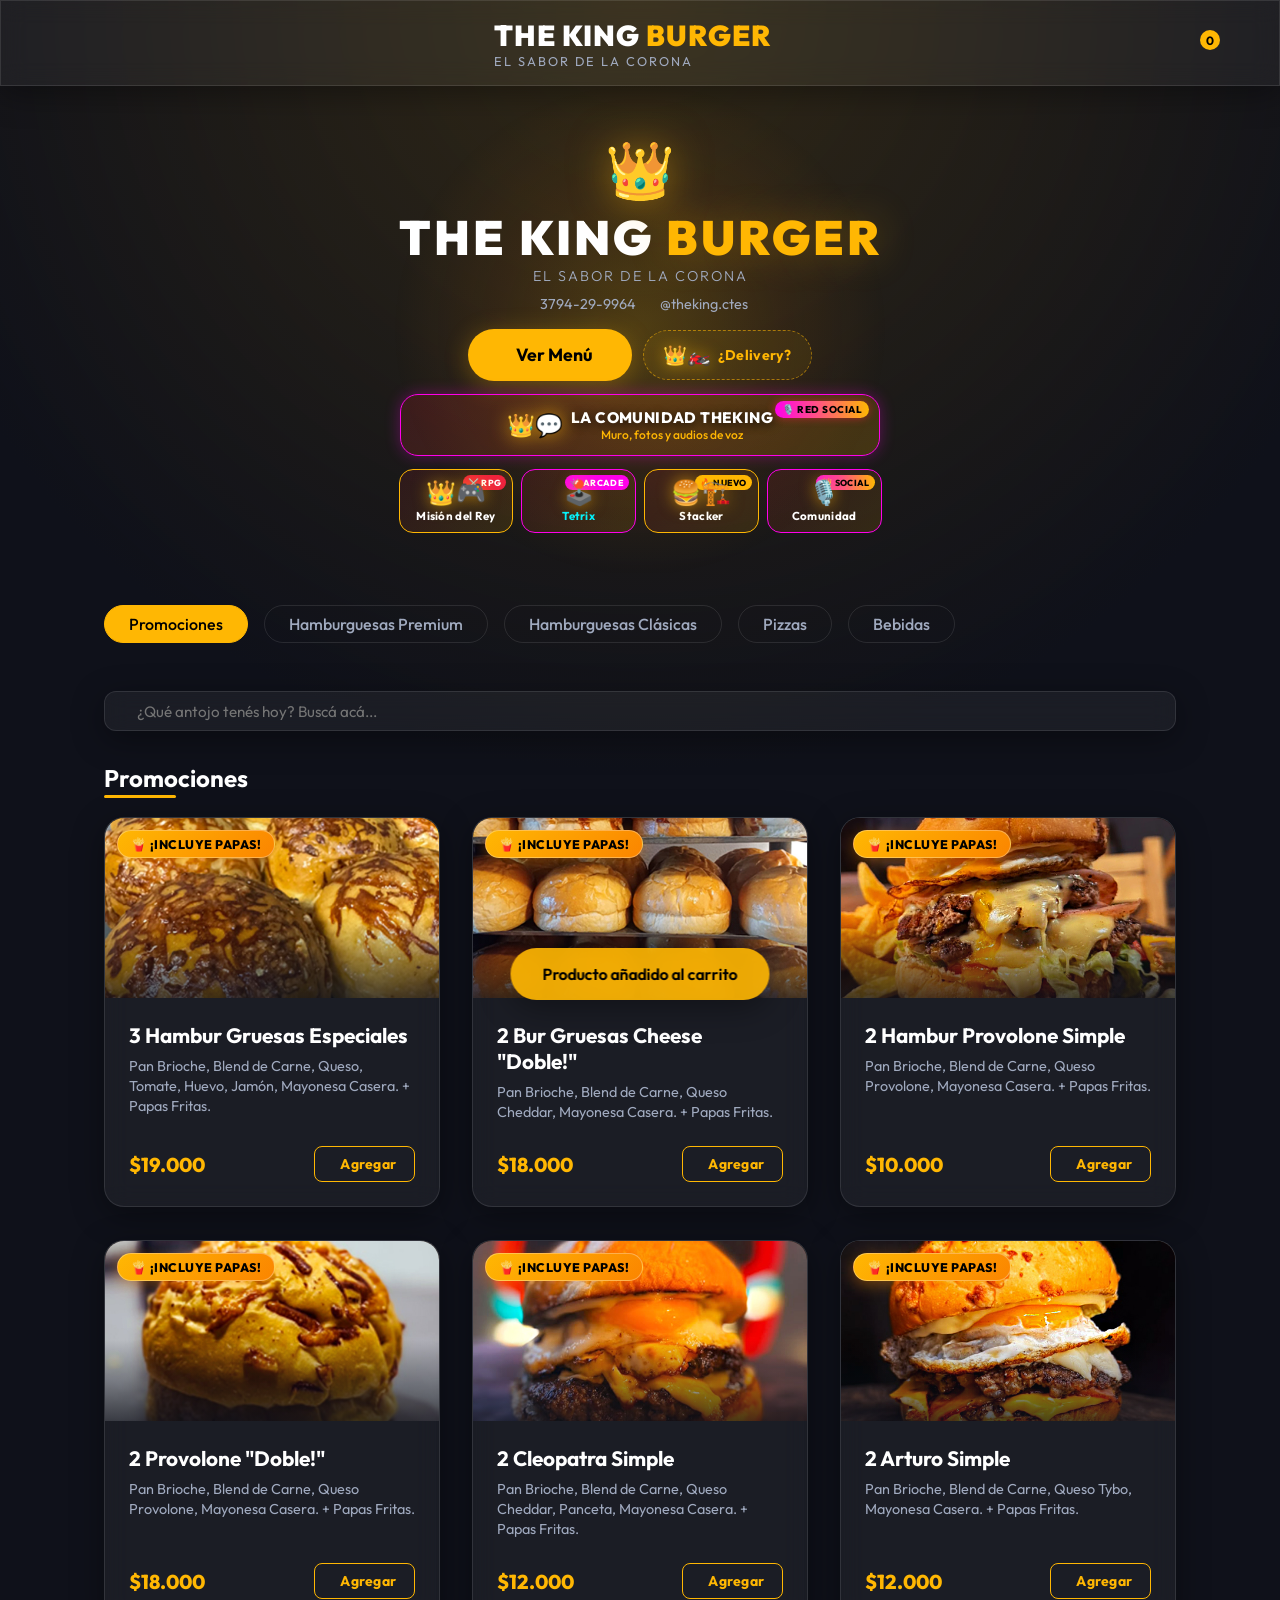
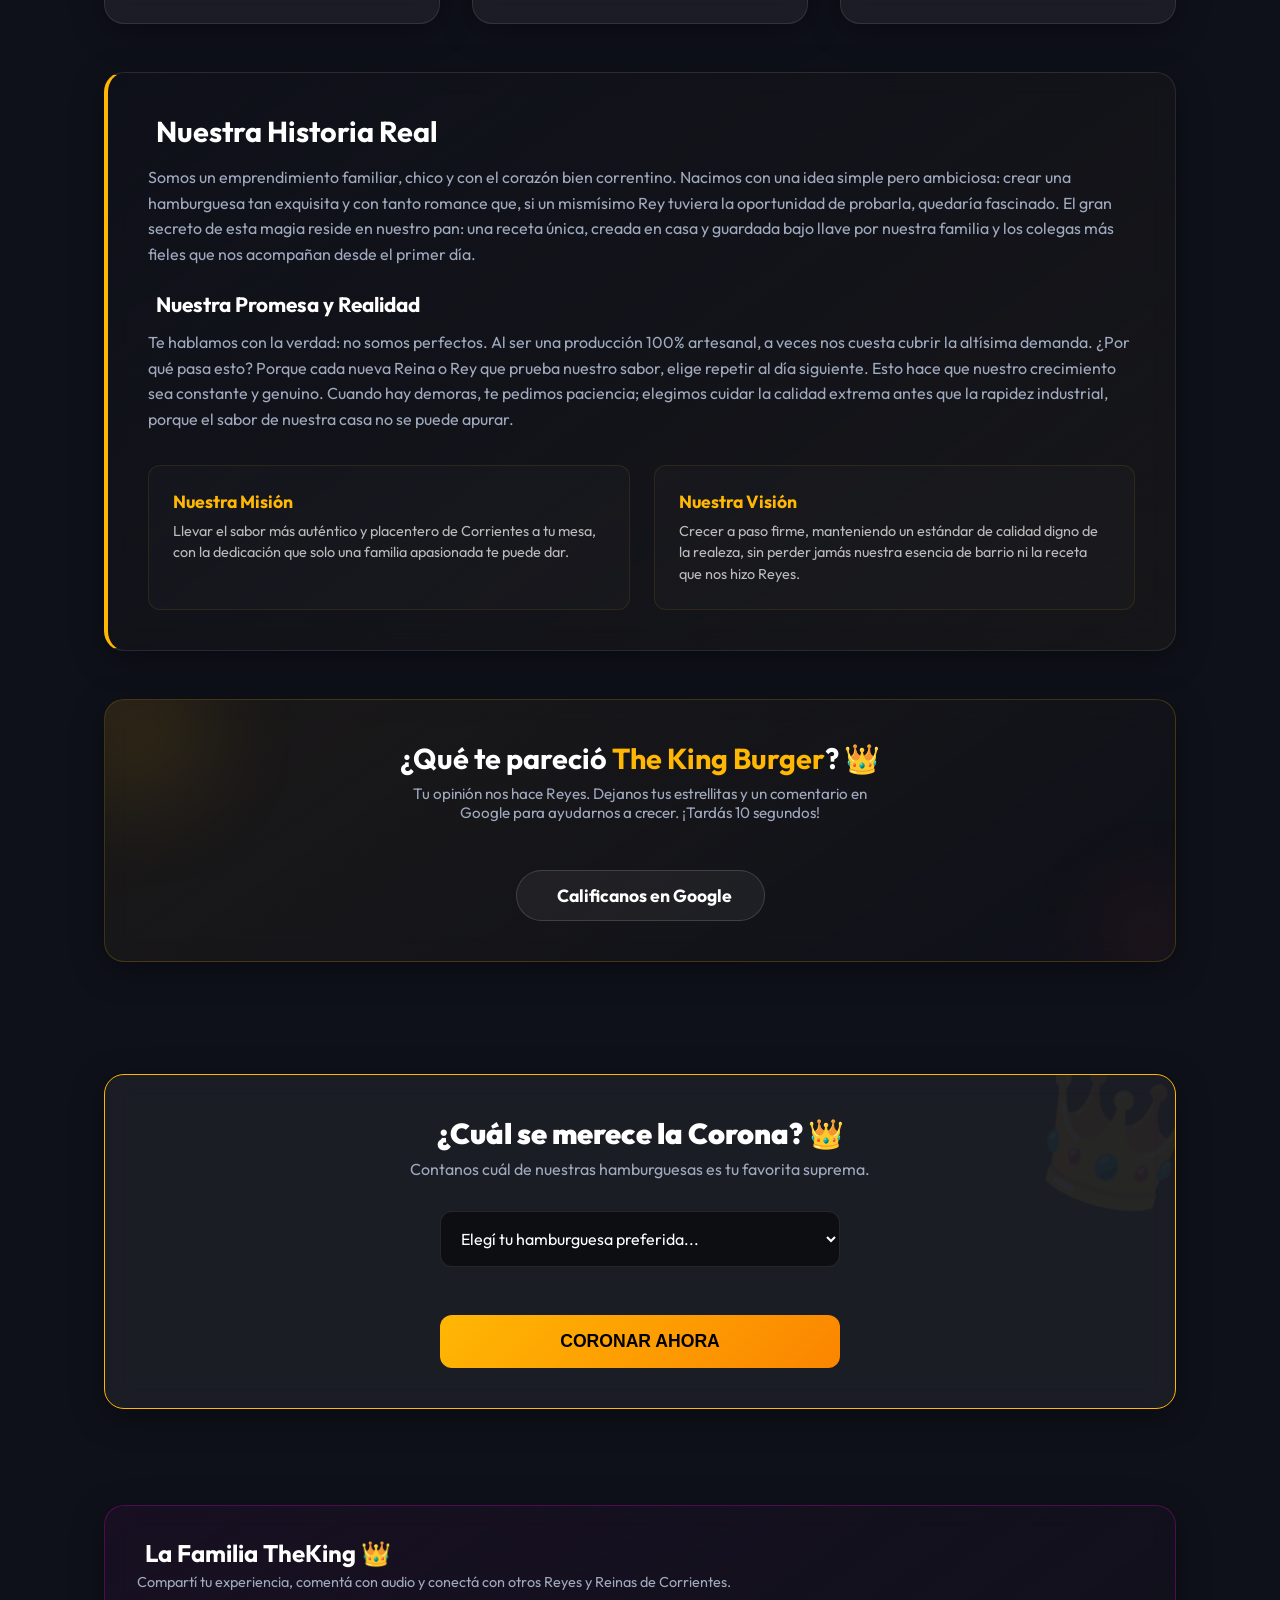
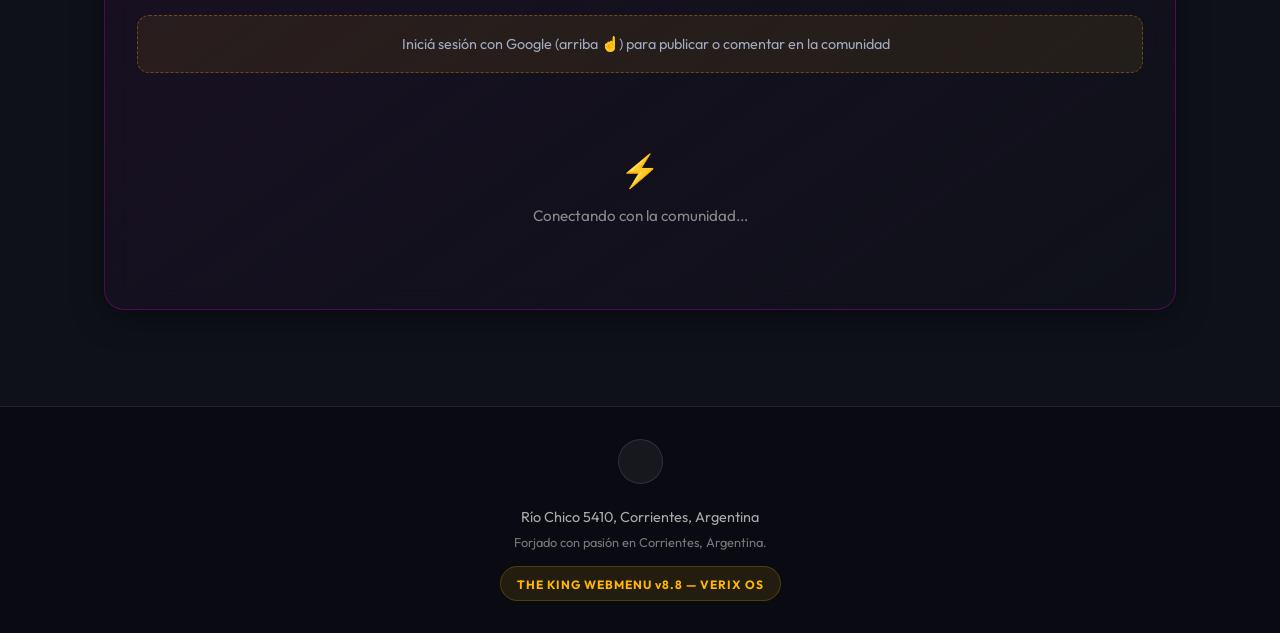
==== commit 57925b6f: "Actualizacion Automatica - Forjado por Verix v9.0" ====
--- a/index.html
+++ b/index.html
@@ -73,6 +73,7 @@
     <script defer src="https://www.gstatic.com/firebasejs/10.8.1/firebase-app-compat.js"></script>
     <script defer src="https://www.gstatic.com/firebasejs/10.8.1/firebase-firestore-compat.js"></script>
     <script defer src="https://www.gstatic.com/firebasejs/10.8.1/firebase-auth-compat.js"></script>
+    <script defer src="https://www.gstatic.com/firebasejs/10.8.1/firebase-messaging-compat.js"></script>
 
     <link rel="stylesheet" href="css/style.css">
     <link rel="stylesheet" href="css/social.css">
@@ -137,7 +138,7 @@
     </header>
 
     <!-- Hero Banner Section -->
-    <section class="hero" id="hero">
+    <section class="hero hero-compact" id="hero">
         <div class="hero-glow"></div>
         <div class="hero-embers">
             <span></span><span></span><span></span><span></span>
@@ -146,58 +147,58 @@
         <div class="hero-content">
             <div class="crown-icon">👑</div>
             <h2 class="hero-title">THE KING <span class="hero-accent">BURGER</span></h2>
-            <div class="hero-divider"><span></span></div>
             <p class="hero-tagline">El Sabor de la Corona</p>
-            <p class="hero-sub">Hamburguesas Artesanales · Pizzas · Delivery Propio</p>
             <div class="hero-info">
                 <span><i class="ri-phone-line"></i> 3794-29-9964</span>
                 <span><i class="ri-instagram-line"></i> @theking.ctes</span>
             </div>
-            <a href="#menu" class="hero-cta">
-                <i class="ri-restaurant-2-line"></i> Ver Menú
+
+            <!-- FILA CTA PRINCIPAL: Ver Menú + Delivery -->
+            <div class="hero-cta-row">
+                <a href="#menu" class="hero-cta">
+                    <i class="ri-restaurant-2-line"></i> Ver Menú
+                </a>
+                <button class="delivery-radar-btn delivery-radar-compact" id="open-delivery-radar" aria-label="Consultar precios de delivery">
+                    <span class="moto-king">👑🏍️</span>
+                    <span class="moto-btn-text">¿Delivery?</span>
+                </button>
+            </div>
+
+            <!-- COMUNIDAD — BOTÓN DESTACADO ANCHO -->
+            <a href="comunidad.html" class="hero-rpg-btn hero-community-btn" id="open-comunidad-hub" aria-label="Entrar a la Comunidad TheKing">
+                <span class="rpg-btn-badge" style="background: linear-gradient(90deg, #ff00ea, #ffb703); color: #000; font-weight: 800;">🎙️ RED SOCIAL</span>
+                <span style="display:flex; align-items:center; gap:0.5rem;">
+                    <span class="rpg-btn-icon" style="font-size:1.4rem;">👑💬</span>
+                    <span>
+                        <span class="rpg-btn-text" style="color: #fff; font-size:0.95rem;">LA COMUNIDAD THEKING</span>
+                        <span class="rpg-btn-sub" style="display:block;">Muro, fotos y audios de voz</span>
+                    </span>
+                </span>
             </a>
 
-            <!-- BOTÓN DESTACADO: LA COMUNIDAD THEKING -->
-            <a href="comunidad.html" class="hero-rpg-btn" id="open-comunidad-hub" aria-label="Entrar a la Comunidad TheKing" style="border-color: #ff00ea; box-shadow: 0 0 15px rgba(255, 0, 234, 0.4); margin-bottom: 0.5rem;">
-                <span class="rpg-btn-badge" style="background: linear-gradient(90deg, #ff00ea, #ffb703); color: #000; font-weight: 800;">🎙️ RED SOCIAL CON AUDIOS</span>
-                <span class="rpg-btn-icon">👑💬</span>
-                <span class="rpg-btn-text" style="color: #fff;">LA COMUNIDAD THEKING</span>
-                <span class="rpg-btn-sub">Muro social, fotos y comentarios con notas de voz</span>
-            </a>
-
-            <!-- BOTÓN DELIVERY RADAR — Rey en la Moto -->
-            <button class="delivery-radar-btn" id="open-delivery-radar" aria-label="Consultar precios de delivery">
-                <span class="moto-scene">
-                    <span class="moto-king">👑🏍️</span>
-                    <span class="moto-dust">💨</span>
-                </span>
-                <span class="moto-btn-text">¿A cuánto sale el delivery?</span>
-                <span class="moto-btn-sub">Consultá zonas y precios aquí</span>
-            </button>
-
-            <!-- BOTÓN JUEGO DEL REY RPG & RADAR -->
-            <a href="juego.html" class="hero-rpg-btn" id="open-rpg-game" aria-label="Jugar a la Misión del Rey RPG">
-                <span class="rpg-btn-badge">⚔️ JUEGO RPG</span>
-                <span class="rpg-btn-icon">👑🎮</span>
-                <span class="rpg-btn-text">Misión del Rey: Juego & Mapa RPG</span>
-                <span class="rpg-btn-sub">Repartí por Corrientes y ganá Coronas</span>
-            </a>
-
-            <!-- BOTÓN TETRIX ZONE -->
-            <a href="tetrix.html" class="hero-rpg-btn" id="open-tetrix-game" aria-label="Jugar a The King Tetrix" style="margin-top: 10px; border-color: #ff00ea; box-shadow: 0 0 10px rgba(255, 0, 234, 0.3);">
-                <span class="rpg-btn-badge" style="background: #ff00ea; color: #fff;">👾 ZONA ARCADE</span>
-                <span class="rpg-btn-icon">🕹️</span>
-                <span class="rpg-btn-text" style="color: #00f3ff;">THE KING TETRIX</span>
-                <span class="rpg-btn-sub">Jugá offline para practicar. ¡Multijugador pronto!</span>
-            </a>
-
-            <!-- BOTÓN BURGER STACKER (NUEVO) -->
-            <a href="stacker.html" class="hero-rpg-btn" id="open-stacker-game" aria-label="Jugar a Burger Stacker" style="margin-top: 10px; border-color: #ffb703; box-shadow: 0 0 10px rgba(255, 183, 3, 0.3);">
-                <span class="rpg-btn-badge" style="background: var(--accent-color); color: #000; font-weight: 800;">🔥 NUEVO JUEGO</span>
-                <span class="rpg-btn-icon">🍔🏗️</span>
-                <span class="rpg-btn-text" style="color: var(--accent-color);">BURGER STACKER</span>
-                <span class="rpg-btn-sub">¡Apilá ingredientes sin tirar la torre y ganá Coronas!</span>
-            </a>
+            <!-- ZONA ARCADE — GRID 2×2 COMPACTO -->
+            <div class="hero-games-grid">
+                <a href="juego.html" class="hero-game-pill" id="open-rpg-game" aria-label="Misión del Rey RPG">
+                    <span class="game-pill-badge" style="background: #ef233c;">⚔️ RPG</span>
+                    <span class="game-pill-icon">👑🎮</span>
+                    <span class="game-pill-name">Misión del Rey</span>
+                </a>
+                <a href="tetrix.html" class="hero-game-pill" id="open-tetrix-game" aria-label="The King Tetrix" style="border-color: #ff00ea;">
+                    <span class="game-pill-badge" style="background: #ff00ea;">👾 ARCADE</span>
+                    <span class="game-pill-icon" style="color:#00f3ff;">🕹️</span>
+                    <span class="game-pill-name" style="color:#00f3ff;">Tetrix</span>
+                </a>
+                <a href="stacker.html" class="hero-game-pill" id="open-stacker-game" aria-label="Burger Stacker" style="border-color: #ffb703;">
+                    <span class="game-pill-badge" style="background: #ffb703; color:#000;">🔥 NUEVO</span>
+                    <span class="game-pill-icon">🍔🏗️</span>
+                    <span class="game-pill-name">Stacker</span>
+                </a>
+                <a href="comunidad.html" class="hero-game-pill" id="open-comunidad-pill" aria-label="Comunidad" style="border-color: #ff00ea;">
+                    <span class="game-pill-badge" style="background: linear-gradient(90deg,#ff00ea,#ffb703); color:#000;">👑 SOCIAL</span>
+                    <span class="game-pill-icon">🎙️</span>
+                    <span class="game-pill-name">Comunidad</span>
+                </a>
+            </div>
         </div>
     </section>
 
@@ -706,6 +707,7 @@
 
     <script defer src="js/admin-db-config.js"></script>
     <script defer src="js/auth.js"></script>
+    <script defer src="js/fcm-manager.js"></script>
     <script defer src="js/products.js"></script>
     <script defer src="js/app.js"></script>
     <script defer src="js/semilla-social.js"></script>
--- a/css/style.css
+++ b/css/style.css
@@ -1928,4 +1928,227 @@
     border-radius: 10px;
     border: 1px dashed rgba(255, 183, 3, 0.2);
     line-height: 1.5;
+}
+
+/* =========================================================
+   HERO COMPACTO — REFACTOR v2
+   ========================================================= */
+
+/* Versión compacta del hero: menos altura */
+.hero.hero-compact {
+    min-height: auto;
+    padding: 2rem 1.2rem 1.5rem;
+}
+
+.hero.hero-compact .crown-icon {
+    font-size: 2.8rem;
+    margin-bottom: 0.4rem;
+    animation: crownFloat 3s ease-in-out infinite;
+    filter: drop-shadow(0 0 20px rgba(255, 183, 3, 0.5));
+}
+
+.hero.hero-compact .hero-title {
+    font-size: 2.2rem;
+    letter-spacing: 3px;
+    margin-bottom: 0.2rem;
+}
+
+.hero.hero-compact .hero-tagline {
+    font-size: 0.9rem;
+    letter-spacing: 2px;
+    margin-bottom: 0.6rem;
+}
+
+.hero.hero-compact .hero-info {
+    margin-bottom: 1rem;
+    gap: 1rem;
+}
+
+/* Fila CTA: Ver Menú + Delivery en la misma fila */
+.hero-cta-row {
+    display: flex;
+    align-items: center;
+    justify-content: center;
+    gap: 0.7rem;
+    margin-bottom: 0.8rem;
+    flex-wrap: wrap;
+}
+
+/* Botón delivery compacto para usar en la fila */
+.delivery-radar-compact {
+    margin-top: 0 !important;
+    padding: 0.75rem 1.2rem !important;
+    flex-direction: row !important;
+    gap: 0.4rem !important;
+    border-radius: 50px !important;
+}
+
+.delivery-radar-compact .moto-king {
+    font-size: 1.2rem;
+}
+
+.delivery-radar-compact .moto-btn-text {
+    font-size: 0.88rem;
+}
+
+/* Botón comunidad: ancho completo, horizontal */
+.hero-community-btn {
+    display: flex !important;
+    flex-direction: row !important;
+    align-items: center !important;
+    justify-content: center !important;
+    width: 100%;
+    max-width: 380px;
+    padding: 0.8rem 1.4rem !important;
+    gap: 0.5rem;
+    border-color: #ff00ea !important;
+    box-shadow: 0 0 15px rgba(255, 0, 234, 0.3) !important;
+    margin: 0 auto 0.8rem auto;
+}
+
+/* Grid 2x2 de juegos compactos */
+.hero-games-grid {
+    display: grid;
+    grid-template-columns: 1fr 1fr;
+    gap: 0.5rem;
+    width: 100%;
+    max-width: 380px;
+    margin: 0 auto;
+}
+
+/* Pill/tarjeta de juego mini */
+.hero-game-pill {
+    position: relative;
+    display: flex;
+    flex-direction: column;
+    align-items: center;
+    justify-content: center;
+    gap: 0.2rem;
+    padding: 0.65rem 0.5rem 0.6rem;
+    background: linear-gradient(135deg, rgba(239, 35, 60, 0.1), rgba(255, 183, 3, 0.12));
+    border: 1.5px solid var(--accent-color);
+    border-radius: 14px;
+    text-decoration: none;
+    transition: all 0.25s cubic-bezier(0.4, 0, 0.2, 1);
+    overflow: hidden;
+}
+
+.hero-game-pill:hover {
+    background: linear-gradient(135deg, rgba(239, 35, 60, 0.2), rgba(255, 183, 3, 0.25));
+    transform: translateY(-2px) scale(1.03);
+    box-shadow: 0 6px 20px rgba(255, 183, 3, 0.3);
+}
+
+.game-pill-badge {
+    position: absolute;
+    top: 5px;
+    right: 6px;
+    font-size: 0.55rem;
+    font-weight: 800;
+    padding: 2px 5px;
+    border-radius: 999px;
+    color: #fff;
+    letter-spacing: 0.3px;
+}
+
+.game-pill-icon {
+    font-size: 1.5rem;
+    line-height: 1;
+    filter: drop-shadow(0 0 8px rgba(255, 183, 3, 0.6));
+}
+
+.game-pill-name {
+    color: #fff;
+    font-size: 0.72rem;
+    font-weight: 700;
+    text-align: center;
+    letter-spacing: 0.3px;
+}
+
+/* =========================================================
+   FIX BOTÓN "+ AGREGAR" EN MOBILE 2 COLUMNAS
+   ========================================================= */
+
+@media (max-width: 480px) {
+    .product-action {
+        flex-direction: column;
+        align-items: flex-start;
+        gap: 0.5rem;
+    }
+
+    .add-to-cart {
+        width: 100%;
+        justify-content: center;
+        padding: 0.45rem 0.5rem;
+        font-size: 0.78rem;
+    }
+
+    /* En cards muy angostas (2 col), texto reducido */
+    .add-to-cart .btn-cart-text {
+        display: none;
+    }
+
+    .add-to-cart .btn-cart-icon {
+        display: inline-flex;
+    }
+}
+
+@media (min-width: 481px) {
+    .add-to-cart .btn-cart-text {
+        display: inline;
+    }
+    .add-to-cart .btn-cart-icon {
+        display: none;
+    }
+}
+
+/* Precio y botón en mobile pequeño */
+@media (max-width: 400px) {
+    .products-grid {
+        gap: 0.6rem !important;
+    }
+
+    .product-info {
+        padding: 0.6rem !important;
+    }
+
+    .product-info h3 {
+        font-size: 0.85rem !important;
+    }
+
+    .product-info p {
+        font-size: 0.72rem !important;
+        margin-bottom: 0.5rem !important;
+        display: -webkit-box;
+        -webkit-line-clamp: 2;
+        -webkit-box-orient: vertical;
+        overflow: hidden;
+    }
+}
+
+/* =========================================================
+   ARREGLO RESPONSIVE HERO DESKTOP
+   ========================================================= */
+
+@media (min-width: 769px) {
+    .hero.hero-compact {
+        padding: 3rem 2rem 2.5rem;
+    }
+
+    .hero.hero-compact .crown-icon {
+        font-size: 3.5rem;
+    }
+
+    .hero.hero-compact .hero-title {
+        font-size: 3rem;
+    }
+
+    .hero-games-grid {
+        grid-template-columns: repeat(4, 1fr);
+        max-width: 560px;
+    }
+
+    .hero-community-btn {
+        max-width: 480px;
+    }
 }
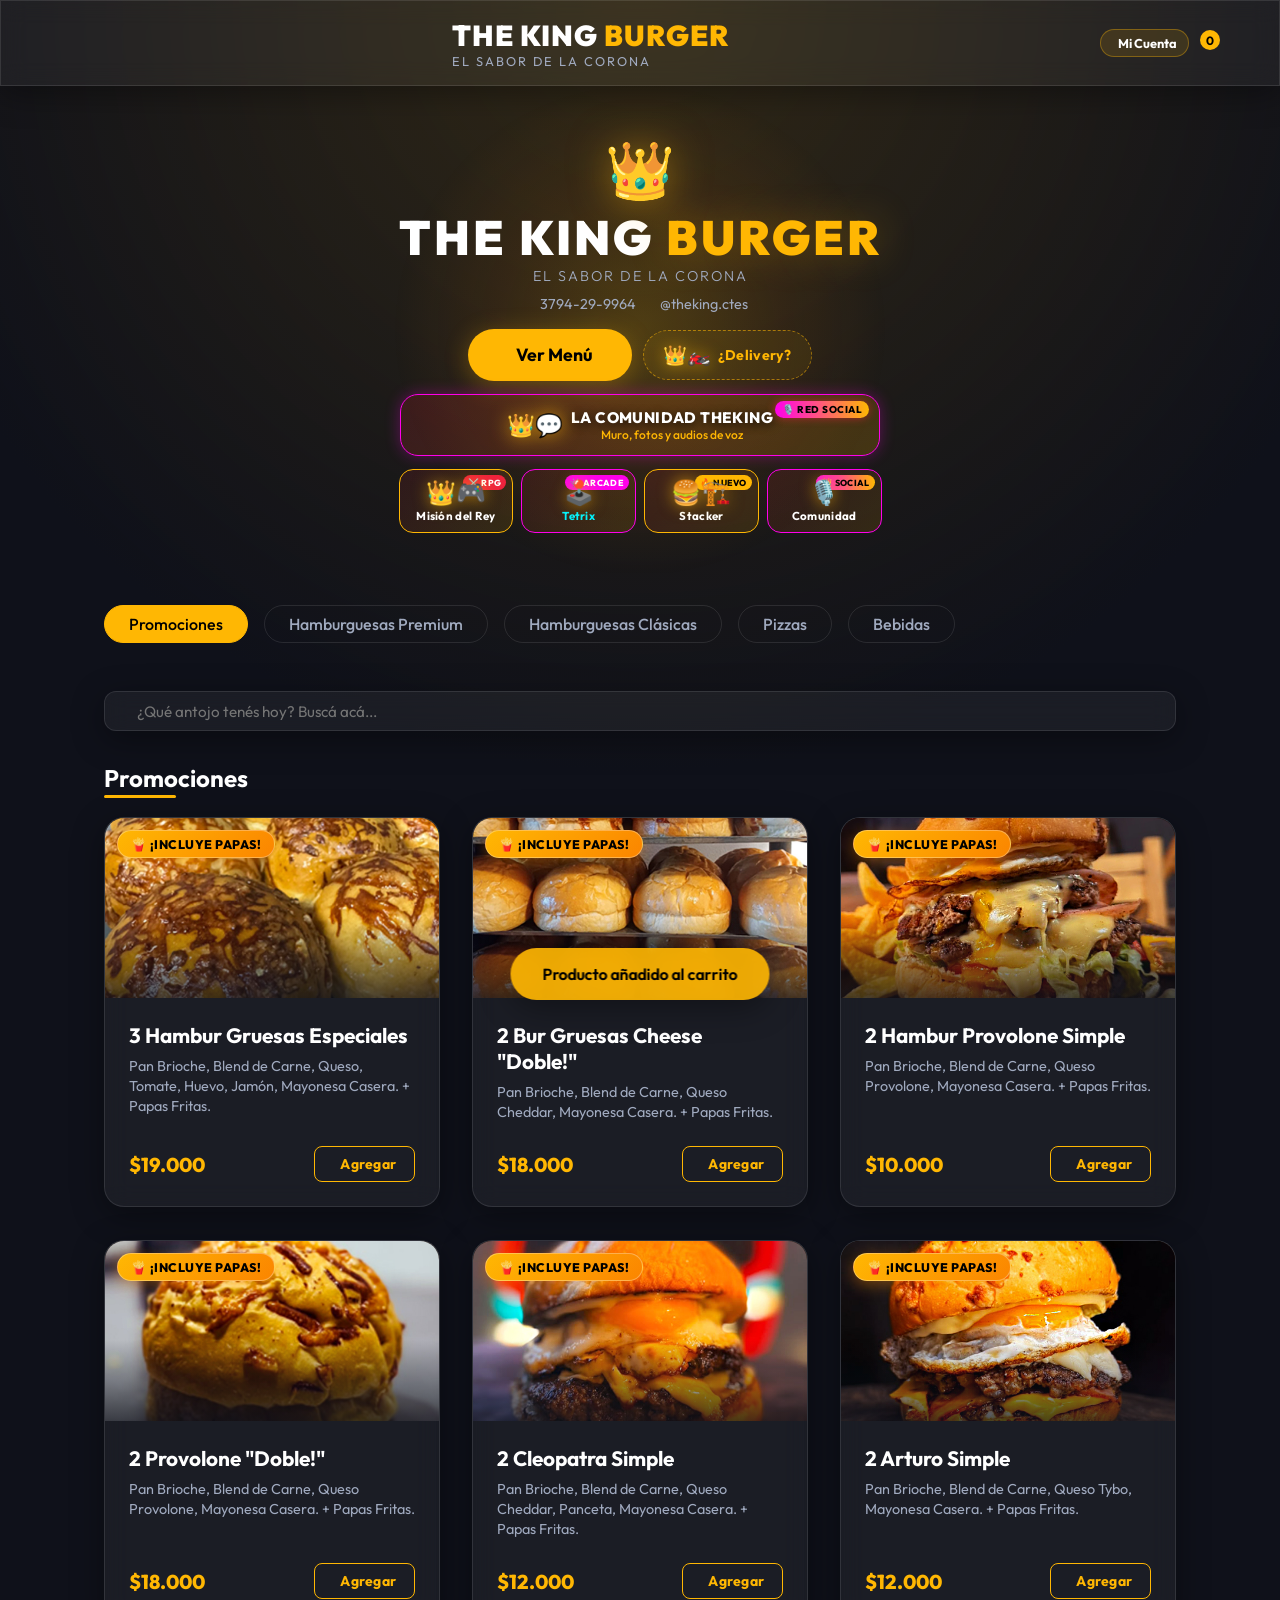
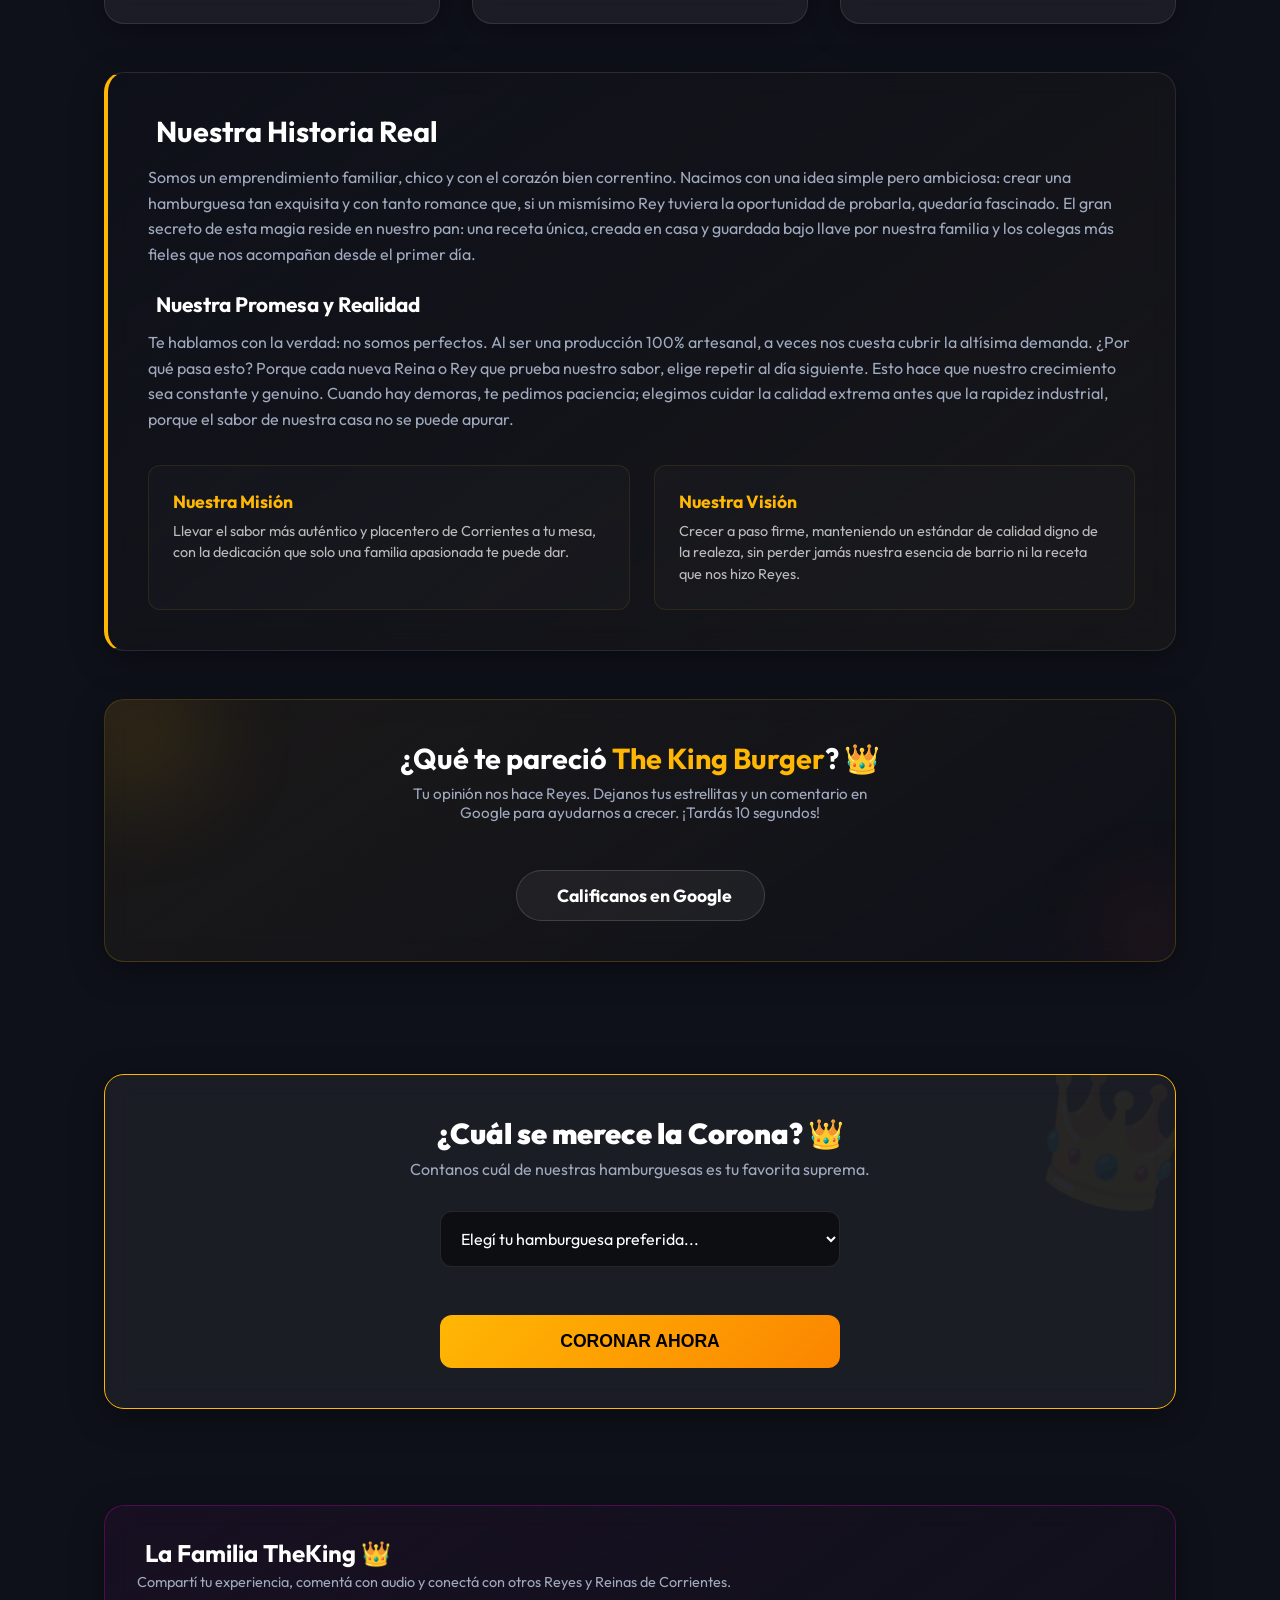
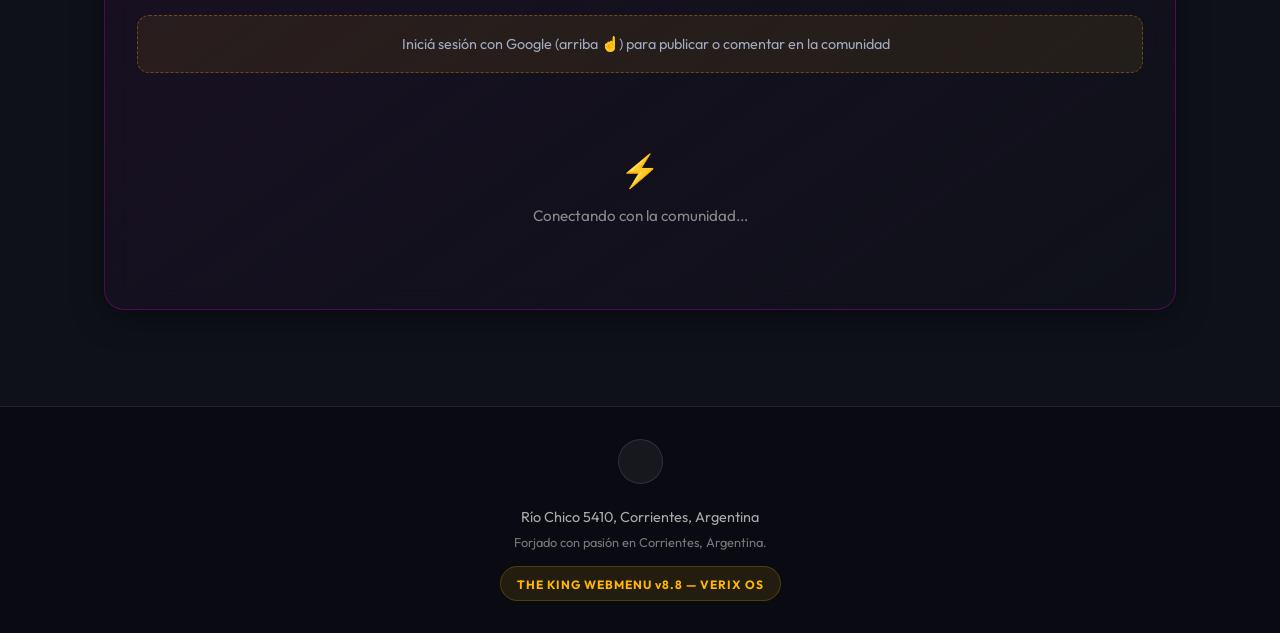
==== commit fca9ce40: "feat(auth): Sistema de registro hibrido Rey/Reina v4 - WhatsApp directo y Google Sign-In" ====
--- a/index.html
+++ b/index.html
@@ -96,6 +96,9 @@
             </div>
             <!-- Dropdown del menú -->
             <div class="app-menu-dropdown glassmorphism" id="app-menu-dropdown">
+                <div class="app-menu-item" id="menu-auth-btn" style="border-left: 3px solid var(--accent-color); font-weight: 700; color: #fff;">
+                    <i class="ri-user-star-fill" style="color: var(--accent-color);"></i> <span id="menu-auth-label">👑 Mi Cuenta / Registrarme</span>
+                </div>
                 <div class="app-menu-item" id="menu-gps-btn">
                     <i class="ri-map-pin-user-fill"></i> Activar y Sincronizar GPS
                 </div>
@@ -125,10 +128,10 @@
             <h1 class="brand-title">THE KING <span class="accent">BURGER</span></h1>
             <p class="brand-subtitle">El Sabor de la Corona</p>
         </div>
-        <div class="header-actions" style="display: flex; gap: 15px; align-items: center;">
-            <div class="user-profile" id="user-profile-btn" style="cursor: pointer; display: flex; align-items: center; gap: 5px; color: #fff;">
-                <i class="ri-google-fill" style="font-size: 1.5rem; color: var(--accent-color);"></i>
-                <span id="user-name-display" style="font-size: 0.9rem; display: none;" class="desktop-only">Entrar</span>
+        <div class="header-actions" style="display: flex; gap: 10px; align-items: center;">
+            <div class="user-profile" id="user-profile-btn" style="cursor: pointer; display: flex; align-items: center; gap: 6px; color: #fff; background: rgba(255, 183, 3, 0.12); border: 1px solid rgba(255, 183, 3, 0.35); padding: 5px 11px; border-radius: 20px; transition: all 0.2s;" title="Mi Cuenta / Registrarme">
+                <i class="ri-user-star-fill" style="font-size: 1.15rem; color: var(--accent-color);"></i>
+                <span id="user-name-display" style="font-size: 0.8rem; font-weight: 700; color: #fff;">Mi Cuenta</span>
             </div>
             <div class="cart-icon" id="cart-toggle">
                 <i class="ri-shopping-cart-2-fill"></i>
@@ -224,9 +227,11 @@
 
                     <form id="sorteo-form"
                         style="display: flex; flex-direction: column; gap: 1rem; max-width: 400px; margin: 0 auto 1.5rem auto;">
-                        <input type="text" id="sorteo-nombre" placeholder="Tu Nombre o Apodo" required
+                        <input type="text" id="sorteo-nombre" placeholder="Tu Nombre o Apodo" required minlength="2"
+                            maxlength="80"
                             style="padding: 0.8rem; border-radius: 8px; border: 1px solid rgba(255,255,255,0.1); background: rgba(0,0,0,0.3); color: #fff; font-family: inherit;">
                         <input type="tel" id="sorteo-tel" placeholder="Tu WhatsApp (para avisarte si ganás)" required
+                            minlength="8" maxlength="24"
                             style="padding: 0.8rem; border-radius: 8px; border: 1px solid rgba(255,255,255,0.1); background: rgba(0,0,0,0.3); color: #fff; font-family: inherit;">
                         <button type="submit" class="btn-primary"
                             style="background: linear-gradient(135deg, #ef233c, #d90429); font-size: 1.1rem; padding: 1rem; box-shadow: 0 4px 15px rgba(239,35,60,0.4);">
@@ -427,23 +432,32 @@
                 </div>
 
                 <div id="delivery-details-container">
-                    <input type="text" id="customer-address" placeholder="Ej: Av. Costanera 1234" required
-                        autocomplete="street-address">
-                    <!-- Vista previa del mapa: aparece al escribir la dirección -->
+                    <div style="display: flex; gap: 0.5rem; align-items: stretch; margin-bottom: 0.6rem;">
+                        <input type="text" id="customer-address" placeholder="Ej: Av. Costanera 1234 o tu barrio" required
+                            autocomplete="street-address" style="margin-bottom: 0; flex: 1;">
+                        <button type="button" id="form-gps-btn"
+                            style="background: linear-gradient(135deg, #ffb703, #fb8500); color: #000; border: none; border-radius: 8px; padding: 0 0.9rem; font-weight: 800; cursor: pointer; display: flex; align-items: center; justify-content: center; gap: 0.35rem; font-size: 0.85rem; white-space: nowrap; box-shadow: 0 2px 8px rgba(251,133,0,0.3); flex-shrink: 0;"
+                            title="Obtener mi ubicación actual por GPS">
+                            <i class="ri-crosshair-2-fill" style="font-size: 1.15rem;"></i>
+                            <span>GPS</span>
+                        </button>
+                    </div>
+                    <!-- Vista previa del mapa: aparece con GPS o al escribir dirección -->
                     <div id="map-preview-container"
-                        style="display:none; margin-top: 0.5rem; border-radius: 10px; overflow: hidden; border: 1px solid var(--accent-color);">
+                        style="display:none; margin-top: 0.5rem; border-radius: 10px; overflow: hidden; border: 1px solid var(--accent-color); background: rgba(0,0,0,0.4);">
                         <div
-                            style="background: rgba(255,183,3,0.08); padding: 0.6rem 0.8rem; display: flex; align-items: center; justify-content: space-between; flex-wrap: wrap; gap: 0.5rem;">
-                            <span style="font-size: 0.78rem; color: #ccc;"><i class="ri-map-pin-2-fill"
-                                    style="color: var(--accent-color);"></i> Vista previa del destino:</span>
+                            style="background: rgba(255,183,3,0.12); padding: 0.6rem 0.8rem; display: flex; align-items: center; justify-content: space-between; flex-wrap: wrap; gap: 0.5rem;">
+                            <span id="map-preview-title" style="font-size: 0.78rem; color: #fff; font-weight: 600;">
+                                <i class="ri-map-pin-2-fill" style="color: var(--accent-color);"></i> Ubicación en mapa:
+                            </span>
                             <a id="map-preview-link" href="#" target="_blank" rel="noopener noreferrer"
-                                style="font-size: 0.78rem; font-weight: 700; color: var(--accent-color); text-decoration: none; background: rgba(255,183,3,0.15); padding: 0.3rem 0.7rem; border-radius: 6px; border: 1px solid var(--accent-color);">
+                                style="font-size: 0.78rem; font-weight: 700; color: #000; text-decoration: none; background: var(--accent-color); padding: 0.35rem 0.75rem; border-radius: 6px; display: inline-flex; align-items: center; gap: 0.3rem;">
                                 <i class="ri-external-link-fill"></i> Ver en Google Maps
                             </a>
                         </div>
-                        <iframe id="map-preview-iframe" src="" width="100%" height="160"
-                            style="border:none; display:block;" loading="lazy"
-                            referrerpolicy="no-referrer-when-downgrade" allowfullscreen>
+                        <iframe id="map-preview-iframe" src="" width="100%" height="170"
+                            style="border:none; display:block; background:#1a1a1a;" loading="lazy"
+                            referrerpolicy="no-referrer" allowfullscreen>
                         </iframe>
                     </div>
                 </div>
@@ -818,6 +832,85 @@
     })();
     </script>
 
+    <!-- ===== MODAL REGISTRO / MI CUENTA HÍBRIDO REY/REINA ===== -->
+    <div id="king-auth-modal" style="display:none; position:fixed; inset:0; z-index:10000; align-items:center; justify-content:center; padding:1rem;">
+        <div class="delivery-radar-overlay" id="close-auth-overlay" style="position:fixed; inset:0; background:rgba(0,0,0,0.78); backdrop-filter:blur(6px);"></div>
+        <div class="glassmorphism" style="position:relative; z-index:10001; max-width:440px; width:100%; padding:1.5rem; border-radius:18px; border:1px solid rgba(255,183,3,0.35); background:#0c101d; box-shadow:0 15px 50px rgba(0,0,0,0.85); animation:fadeIn 0.25s ease-out;">
+            
+            <div style="display:flex; justify-content:space-between; align-items:center; margin-bottom:1rem;">
+                <div style="display:flex; align-items:center; gap:8px;">
+                    <span style="font-size:1.6rem;">👑</span>
+                    <div>
+                        <h3 style="font-size:1.15rem; font-weight:800; color:#fff; margin:0;">Club The King Burger</h3>
+                        <p style="font-size:0.75rem; color:var(--accent-color); margin:0;">Acumulá Coronas y participá en sorteos</p>
+                    </div>
+                </div>
+                <button type="button" id="close-auth-modal-btn" style="background:transparent; border:none; color:#888; font-size:1.5rem; cursor:pointer; line-height:1;">
+                    <i class="ri-close-line"></i>
+                </button>
+            </div>
+
+            <!-- Aviso especial si está dentro de Instagram WebView -->
+            <div id="instagram-webview-notice" style="display:none; background:rgba(255,0,234,0.1); border:1px solid #ff00ea; border-radius:10px; padding:0.6rem 0.8rem; margin-bottom:1rem; font-size:0.75rem; color:#fbcfe8; line-height:1.4;">
+                <i class="ri-instagram-fill" style="color:#ff00ea;"></i> <strong>Estás navegando desde Instagram:</strong><br>
+                Usá el <em>Registro Rápido con WhatsApp</em> para evitar el bloqueo de Google en Instagram.
+            </div>
+
+            <!-- SELECTOR DE MÉTODO -->
+            <div style="display:grid; grid-template-columns:1fr 1fr; gap:6px; margin-bottom:1.2rem; background:rgba(255,255,255,0.04); padding:4px; border-radius:10px;">
+                <button type="button" id="tab-auth-whatsapp" style="padding:0.55rem; font-size:0.78rem; font-weight:700; border:none; border-radius:8px; cursor:pointer; background:var(--accent-color); color:#000;">
+                    📱 WhatsApp Rápido
+                </button>
+                <button type="button" id="tab-auth-google" style="padding:0.55rem; font-size:0.78rem; font-weight:700; border:1px solid var(--glass-border); border-radius:8px; cursor:pointer; background:transparent; color:#fff;">
+                    ⚡ Con Google
+                </button>
+            </div>
+
+            <!-- VISTA 1: REGISTRO CON WHATSAPP (UNIVERSAL) -->
+            <div id="auth-view-whatsapp">
+                <form id="form-quick-register" style="display:flex; flex-direction:column; gap:0.8rem;">
+                    <div>
+                        <label style="font-size:0.75rem; color:#bbb; display:block; margin-bottom:4px;">Tu Nombre y Apellido:</label>
+                        <input type="text" id="quick-auth-name" placeholder="Ej: Ricardo Céspedez" required minlength="2" maxlength="60"
+                            style="width:100%; padding:0.75rem; border-radius:8px; border:1px solid rgba(255,255,255,0.15); background:rgba(0,0,0,0.4); color:#fff; font-family:inherit; font-size:0.9rem;">
+                    </div>
+                    <div>
+                        <label style="font-size:0.75rem; color:#bbb; display:block; margin-bottom:4px;">Tu WhatsApp (para Coronas y Pedidos):</label>
+                        <input type="tel" id="quick-auth-phone" placeholder="Ej: 3794123456" required minlength="8" maxlength="20"
+                            style="width:100%; padding:0.75rem; border-radius:8px; border:1px solid rgba(255,255,255,0.15); background:rgba(0,0,0,0.4); color:#fff; font-family:inherit; font-size:0.9rem;">
+                    </div>
+                    <div>
+                        <label style="font-size:0.75rem; color:#bbb; display:block; margin-bottom:4px;">Barrio / Dirección habitual (opcional):</label>
+                        <input type="text" id="quick-auth-address" placeholder="Ej: Molina Punta o Av. Costanera 1200"
+                            style="width:100%; padding:0.75rem; border-radius:8px; border:1px solid rgba(255,255,255,0.15); background:rgba(0,0,0,0.4); color:#fff; font-family:inherit; font-size:0.9rem;">
+                    </div>
+
+                    <button type="submit" id="btn-submit-quick-auth"
+                        style="width:100%; margin-top:0.4rem; padding:0.85rem; font-weight:800; font-size:0.95rem; background:linear-gradient(135deg, #ffb703, #fb8500); color:#000; border:none; border-radius:10px; cursor:pointer; box-shadow:0 4px 15px rgba(251,133,0,0.4); display:flex; align-items:center; justify-content:center; gap:8px;">
+                        <span>👑 Activar Mi Cuenta (+10 Coronas)</span>
+                    </button>
+                </form>
+                <p style="font-size:0.7rem; color:#888; text-align:center; margin-top:0.8rem; margin-bottom:0;">
+                    🔒 Registro 100% libre. Sin contraseñas complicadas.
+                </p>
+            </div>
+
+            <!-- VISTA 2: GOOGLE SIGN-IN -->
+            <div id="auth-view-google" style="display:none; text-align:center; padding:0.5rem 0;">
+                <p style="font-size:0.82rem; color:#ccc; line-height:1.5; margin-bottom:1.2rem;">
+                    Conectá tu cuenta de Google en 1 segundo para sincronizar tu foto de perfil, acumular Coronas y comentar en el muro de la comunidad.
+                </p>
+                <button type="button" id="btn-google-login-action"
+                    style="width:100%; padding:0.85rem; border-radius:10px; border:1px solid rgba(255,255,255,0.2); background:#fff; color:#1f2937; font-weight:700; font-size:0.9rem; cursor:pointer; display:flex; align-items:center; justify-content:center; gap:10px; box-shadow:0 4px 15px rgba(0,0,0,0.3);">
+                    <i class="ri-google-fill" style="color:#ea4335; font-size:1.3rem;"></i>
+                    <span>Continuar con Google</span>
+                </button>
+                <div id="google-auth-status" style="font-size:0.75rem; color:#ffb703; margin-top:0.8rem; display:none;"></div>
+            </div>
+
+        </div>
+    </div>
+
     <!-- ===== MODAL RADAR DE DELIVERY ===== -->
     <div id="delivery-radar-modal" class="delivery-radar-modal" role="dialog" aria-modal="true"
         aria-label="Precios de Delivery">
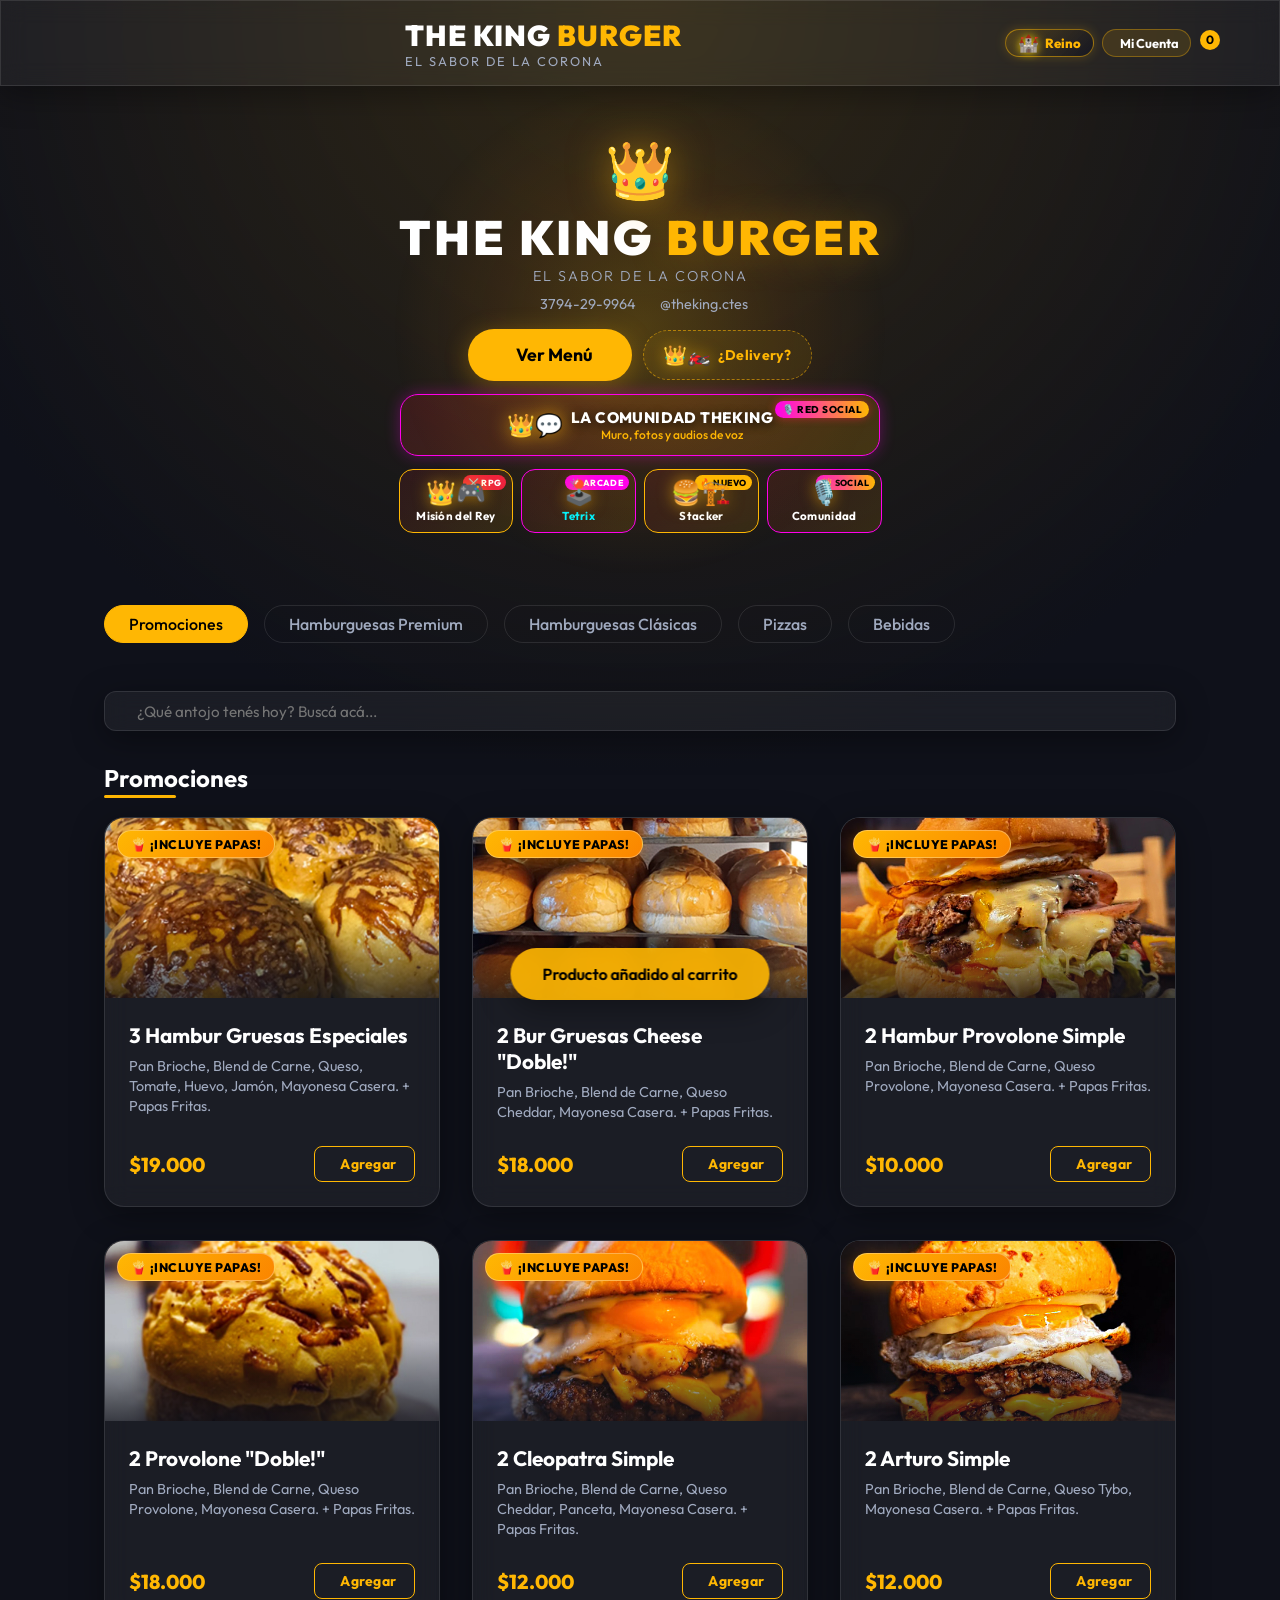
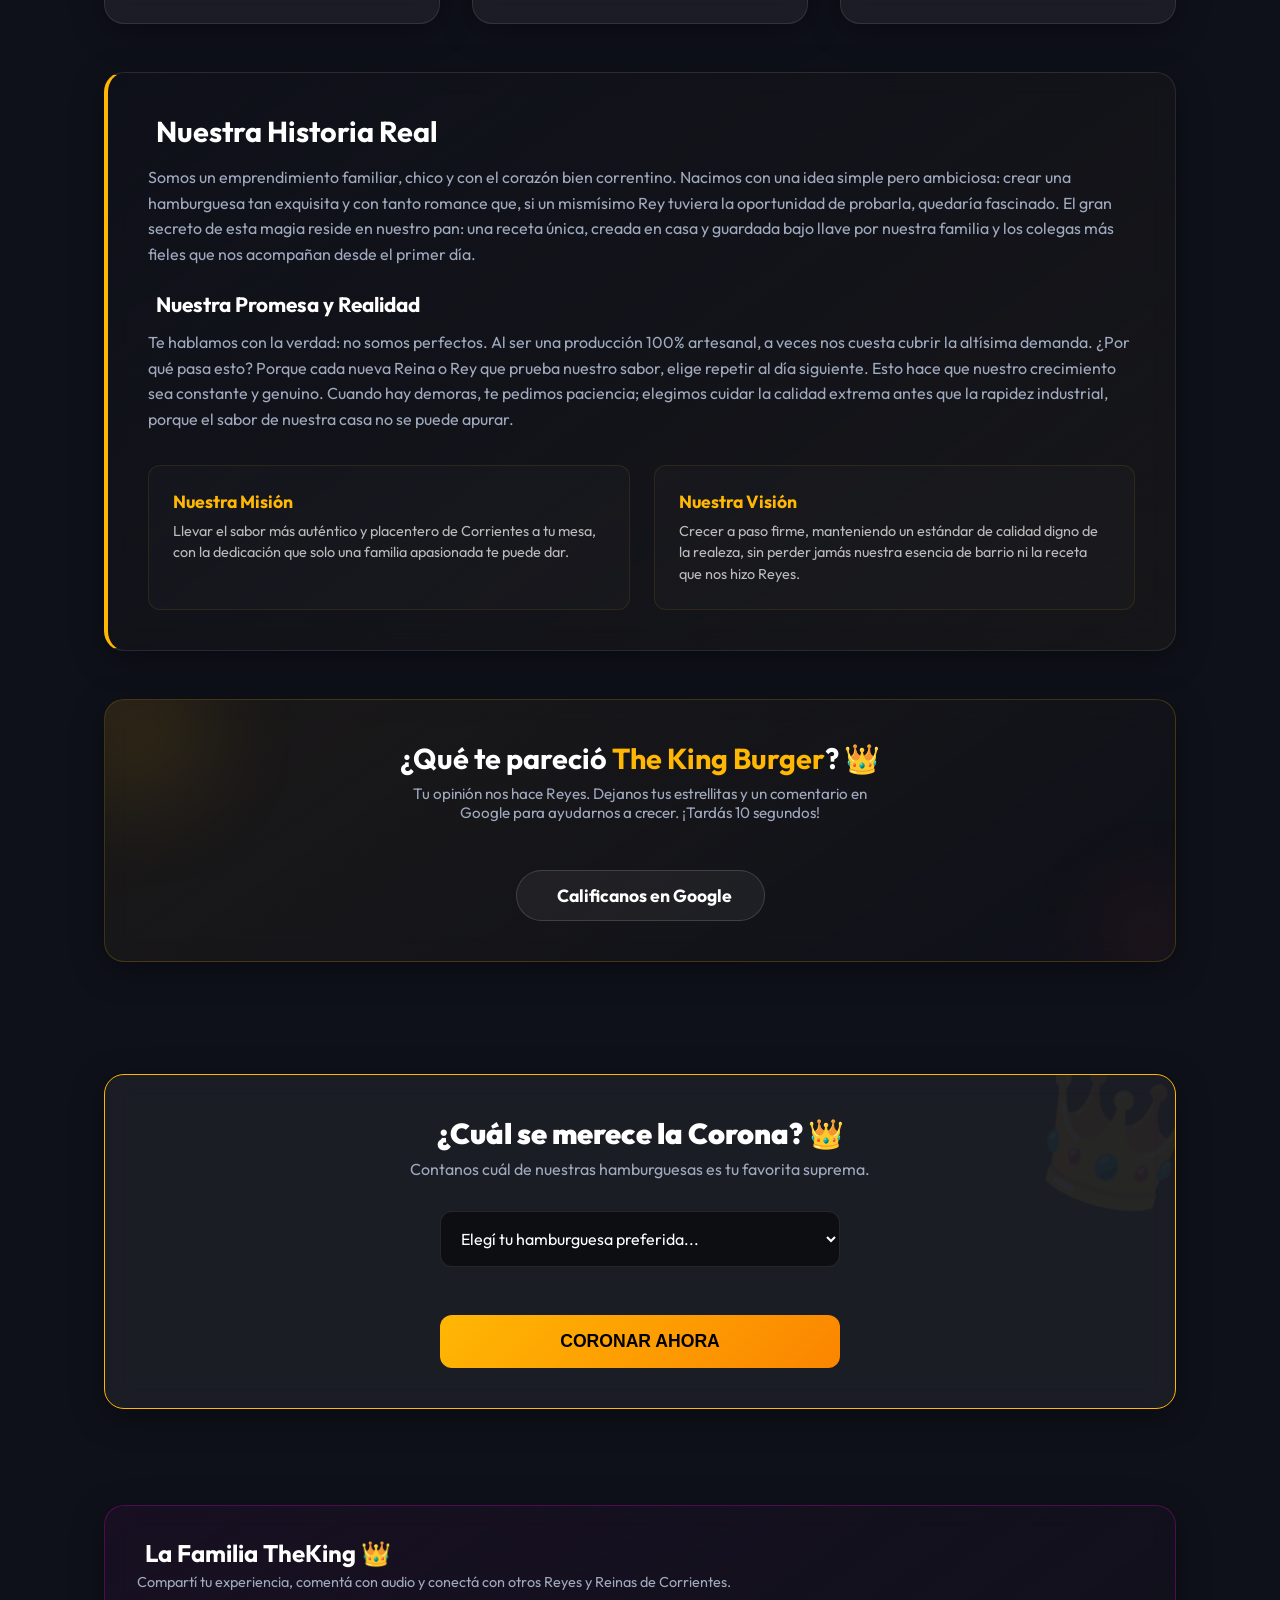
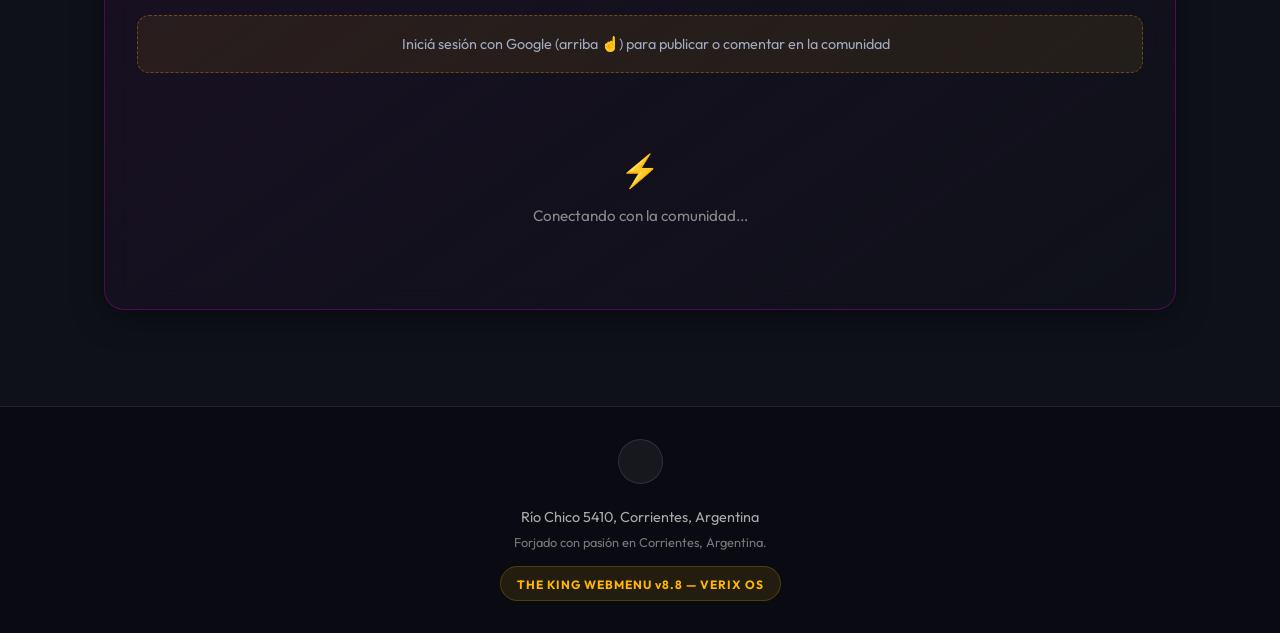
==== commit ea8ede68: "feat: Reino The King - Palacio Real, Mapa de Castillos Corrientes y Coliseo 1v1 - Micro-Etapa 1: Goo" ====
--- a/index.html
+++ b/index.html
@@ -75,6 +75,10 @@
     <script defer src="https://www.gstatic.com/firebasejs/10.8.1/firebase-auth-compat.js"></script>
     <script defer src="https://www.gstatic.com/firebasejs/10.8.1/firebase-messaging-compat.js"></script>
 
+    <!-- Leaflet CSS & JS para Mapa del Reino -->
+    <link rel="stylesheet" href="https://unpkg.com/leaflet@1.9.4/dist/leaflet.css" integrity="sha256-p4NxAoJBhIIN+hmNHrzRCf9tD/miZyoHS5obTRR9BMY=" crossorigin="" />
+    <script src="https://unpkg.com/leaflet@1.9.4/dist/leaflet.js" integrity="sha256-20nQCchB9co0qIjJZRGuk2/Z9VM+kNiyxNV1lvTlZBo=" crossorigin=""></script>
+
     <link rel="stylesheet" href="css/style.css">
     <link rel="stylesheet" href="css/social.css">
     <link href="https://fonts.googleapis.com/css2?family=Outfit:wght@300;500;700;900&display=swap" rel="stylesheet">
@@ -98,6 +102,9 @@
             <div class="app-menu-dropdown glassmorphism" id="app-menu-dropdown">
                 <div class="app-menu-item" id="menu-auth-btn" style="border-left: 3px solid var(--accent-color); font-weight: 700; color: #fff;">
                     <i class="ri-user-star-fill" style="color: var(--accent-color);"></i> <span id="menu-auth-label">👑 Mi Cuenta / Registrarme</span>
+                </div>
+                <div class="app-menu-item" id="menu-reino-mapa-btn" style="border-left: 3px solid #ffd700; color: #ffd700; font-weight: 700; cursor: pointer;">
+                    <i class="ri-shield-flash-fill" style="color: #ffd700;"></i> 🏰 Mapa del Reino & Castillos
                 </div>
                 <div class="app-menu-item" id="menu-gps-btn">
                     <i class="ri-map-pin-user-fill"></i> Activar y Sincronizar GPS
@@ -128,7 +135,11 @@
             <h1 class="brand-title">THE KING <span class="accent">BURGER</span></h1>
             <p class="brand-subtitle">El Sabor de la Corona</p>
         </div>
-        <div class="header-actions" style="display: flex; gap: 10px; align-items: center;">
+        <div class="header-actions" style="display: flex; gap: 8px; align-items: center;">
+            <button type="button" class="header-reino-btn" id="header-reino-btn" title="🏰 Mapa del Reino & Castillos de Corrientes">
+                <span style="font-size: 1.05rem; filter: drop-shadow(0 0 5px #ffd700); line-height: 1;">🏰</span>
+                <span class="header-reino-text">Reino</span>
+            </button>
             <div class="user-profile" id="user-profile-btn" style="cursor: pointer; display: flex; align-items: center; gap: 6px; color: #fff; background: rgba(255, 183, 3, 0.12); border: 1px solid rgba(255, 183, 3, 0.35); padding: 5px 11px; border-radius: 20px; transition: all 0.2s;" title="Mi Cuenta / Registrarme">
                 <i class="ri-user-star-fill" style="font-size: 1.15rem; color: var(--accent-color);"></i>
                 <span id="user-name-display" style="font-size: 0.8rem; font-weight: 700; color: #fff;">Mi Cuenta</span>
@@ -442,6 +453,10 @@
                             <span>GPS</span>
                         </button>
                     </div>
+                    <div id="palacio-real-badge" style="display: none; align-items: center; gap: 6px; font-size: 0.78rem; color: #ffb703; background: rgba(255, 183, 3, 0.08); border: 1px dashed rgba(255, 183, 3, 0.35); border-radius: 8px; padding: 6px 10px; margin-bottom: 0.6rem;">
+                        <span>🏰</span>
+                        <span>Tu Palacio Real guardado <span style="color: #bbb; font-weight: normal;">(podés cambiarlo si estás en otra dirección)</span></span>
+                    </div>
                     <!-- Vista previa del mapa: aparece con GPS o al escribir dirección -->
                     <div id="map-preview-container"
                         style="display:none; margin-top: 0.5rem; border-radius: 10px; overflow: hidden; border: 1px solid var(--accent-color); background: rgba(0,0,0,0.4);">
@@ -723,6 +738,8 @@
     <script defer src="js/auth.js"></script>
     <script defer src="js/fcm-manager.js"></script>
     <script defer src="js/products.js"></script>
+    <script defer src="js/reino-castillos.js"></script>
+    <script defer src="js/coliseo-espera.js"></script>
     <script defer src="js/app.js"></script>
     <script defer src="js/semilla-social.js"></script>
 
@@ -911,6 +928,78 @@
         </div>
     </div>
 
+    <!-- ===== MODAL DEL REINO Y MAPA DE CASTILLOS CORRIENTES ===== -->
+    <div id="modal-reino-mapa" class="reino-modal-container" role="dialog" aria-modal="true" aria-label="Mapa del Reino The King">
+        <div class="reino-modal-card">
+            <!-- Header -->
+            <div class="reino-modal-header">
+                <div style="display: flex; align-items: center; gap: 10px;">
+                    <span style="font-size: 1.8rem; filter: drop-shadow(0 0 8px #ffd700);">🏰</span>
+                    <div>
+                        <h2 style="font-family:'Outfit',sans-serif; font-size:1.15rem; font-weight:900; color:#ffd700; margin:0; line-height:1.2;">
+                            MAPA DEL REINO THE KING
+                        </h2>
+                        <p style="font-size:0.75rem; color:#aaa; margin:0;">
+                            Castillos Soberanos & Rankings de Corrientes Capital
+                        </p>
+                    </div>
+                </div>
+                <button type="button" id="close-reino-modal-btn" style="background:transparent; border:none; color:#888; font-size:1.6rem; cursor:pointer; line-height:1; padding:4px 8px; border-radius:8px; transition:color 0.2s;" aria-label="Cerrar">
+                    ✕
+                </button>
+            </div>
+
+            <!-- Tabs de navegación -->
+            <div class="reino-tabs">
+                <button type="button" class="reino-tab-btn active" data-tab="mapa" id="tab-reino-mapa">
+                    🗺️ Mapa de Castillos
+                </button>
+                <button type="button" class="reino-tab-btn" data-tab="ranking" id="tab-reino-ranking">
+                    🏆 Ranking de Barrios
+                </button>
+                <button type="button" class="reino-tab-btn" data-tab="palacio" id="tab-reino-palacio">
+                    👑 Mi Palacio Real
+                </button>
+            </div>
+
+            <!-- Body dinámico con las vistas -->
+            <div class="reino-modal-body">
+                <!-- Vista 1: Mapa Interactivo Leaflet -->
+                <div id="reino-view-mapa" class="reino-view-pane" style="display: block;">
+                    <div style="margin-bottom: 0.8rem; display: flex; justify-content: space-between; align-items: center; flex-wrap: wrap; gap: 8px;">
+                        <span style="font-size: 0.78rem; color: #cbd5e1;">
+                            📍 Explorá los baluartes de Corrientes. ¡Sumá pedidos para elevar tu castillo a Palacio Soberano!
+                        </span>
+                        <button type="button" id="reino-btn-sync-gps" style="background: rgba(255,183,3,0.15); border: 1px solid #ffb703; color: #ffb703; font-size: 0.75rem; font-weight: 700; padding: 4px 10px; border-radius: 12px; cursor: pointer; display: flex; align-items: center; gap: 4px;">
+                            📡 Fijar mi Palacio con GPS
+                        </button>
+                    </div>
+                    <div id="reino-leaflet-map"></div>
+                    <div id="reino-map-stats-bar" style="margin-top: 10px; display: flex; gap: 10px; overflow-x: auto; padding-bottom: 4px;">
+                    </div>
+                </div>
+
+                <!-- Vista 2: Ranking de Barrios -->
+                <div id="reino-view-ranking" class="reino-view-pane" style="display: none;">
+                    <div style="margin-bottom: 1rem; background: rgba(255,183,3,0.08); border-left: 3px solid #ffd700; padding: 8px 12px; border-radius: 6px;">
+                        <strong style="color: #ffd700; font-size: 0.88rem;">🏆 Tabla de Honor Correntina</strong>
+                        <p style="font-size: 0.76rem; color: #ccc; margin: 2px 0 0 0;">
+                            Los barrios con más coronas acumuladas coronan a sus castillos y desbloquean beneficios y sorteos reales.
+                        </p>
+                    </div>
+                    <div id="reino-rankings-container">
+                    </div>
+                </div>
+
+                <!-- Vista 3: Mi Palacio Real -->
+                <div id="reino-view-palacio" class="reino-view-pane" style="display: none;">
+                    <div id="reino-my-castle-details">
+                    </div>
+                </div>
+            </div>
+        </div>
+    </div>
+
     <!-- ===== MODAL RADAR DE DELIVERY ===== -->
     <div id="delivery-radar-modal" class="delivery-radar-modal" role="dialog" aria-modal="true"
         aria-label="Precios de Delivery">
--- a/css/style.css
+++ b/css/style.css
@@ -2151,4 +2151,41 @@
     .hero-community-btn {
         max-width: 480px;
     }
-}+}
+
+/* =========================================================
+   👑 ACCESO DIRECTO AL MAPA DEL REINO (HEADER)
+   ========================================================= */
+.header-reino-btn {
+    background: linear-gradient(135deg, rgba(255, 183, 3, 0.18), rgba(20, 22, 35, 0.9));
+    border: 1px solid rgba(255, 183, 3, 0.5);
+    color: #ffb703;
+    border-radius: 20px;
+    padding: 5px 11px;
+    font-family: 'Outfit', sans-serif;
+    font-size: 0.8rem;
+    font-weight: 800;
+    display: inline-flex;
+    align-items: center;
+    gap: 5px;
+    cursor: pointer;
+    transition: all 0.25s ease;
+    box-shadow: 0 0 10px rgba(255, 183, 3, 0.18);
+}
+
+.header-reino-btn:hover {
+    background: linear-gradient(135deg, rgba(255, 183, 3, 0.35), rgba(30, 35, 60, 0.98));
+    border-color: #ffd700;
+    transform: translateY(-2px);
+    box-shadow: 0 0 16px rgba(255, 215, 0, 0.45);
+    color: #fff;
+}
+
+@media (max-width: 400px) {
+    .header-reino-btn {
+        padding: 5px 8px;
+    }
+    .header-reino-text {
+        display: none;
+    }
+}
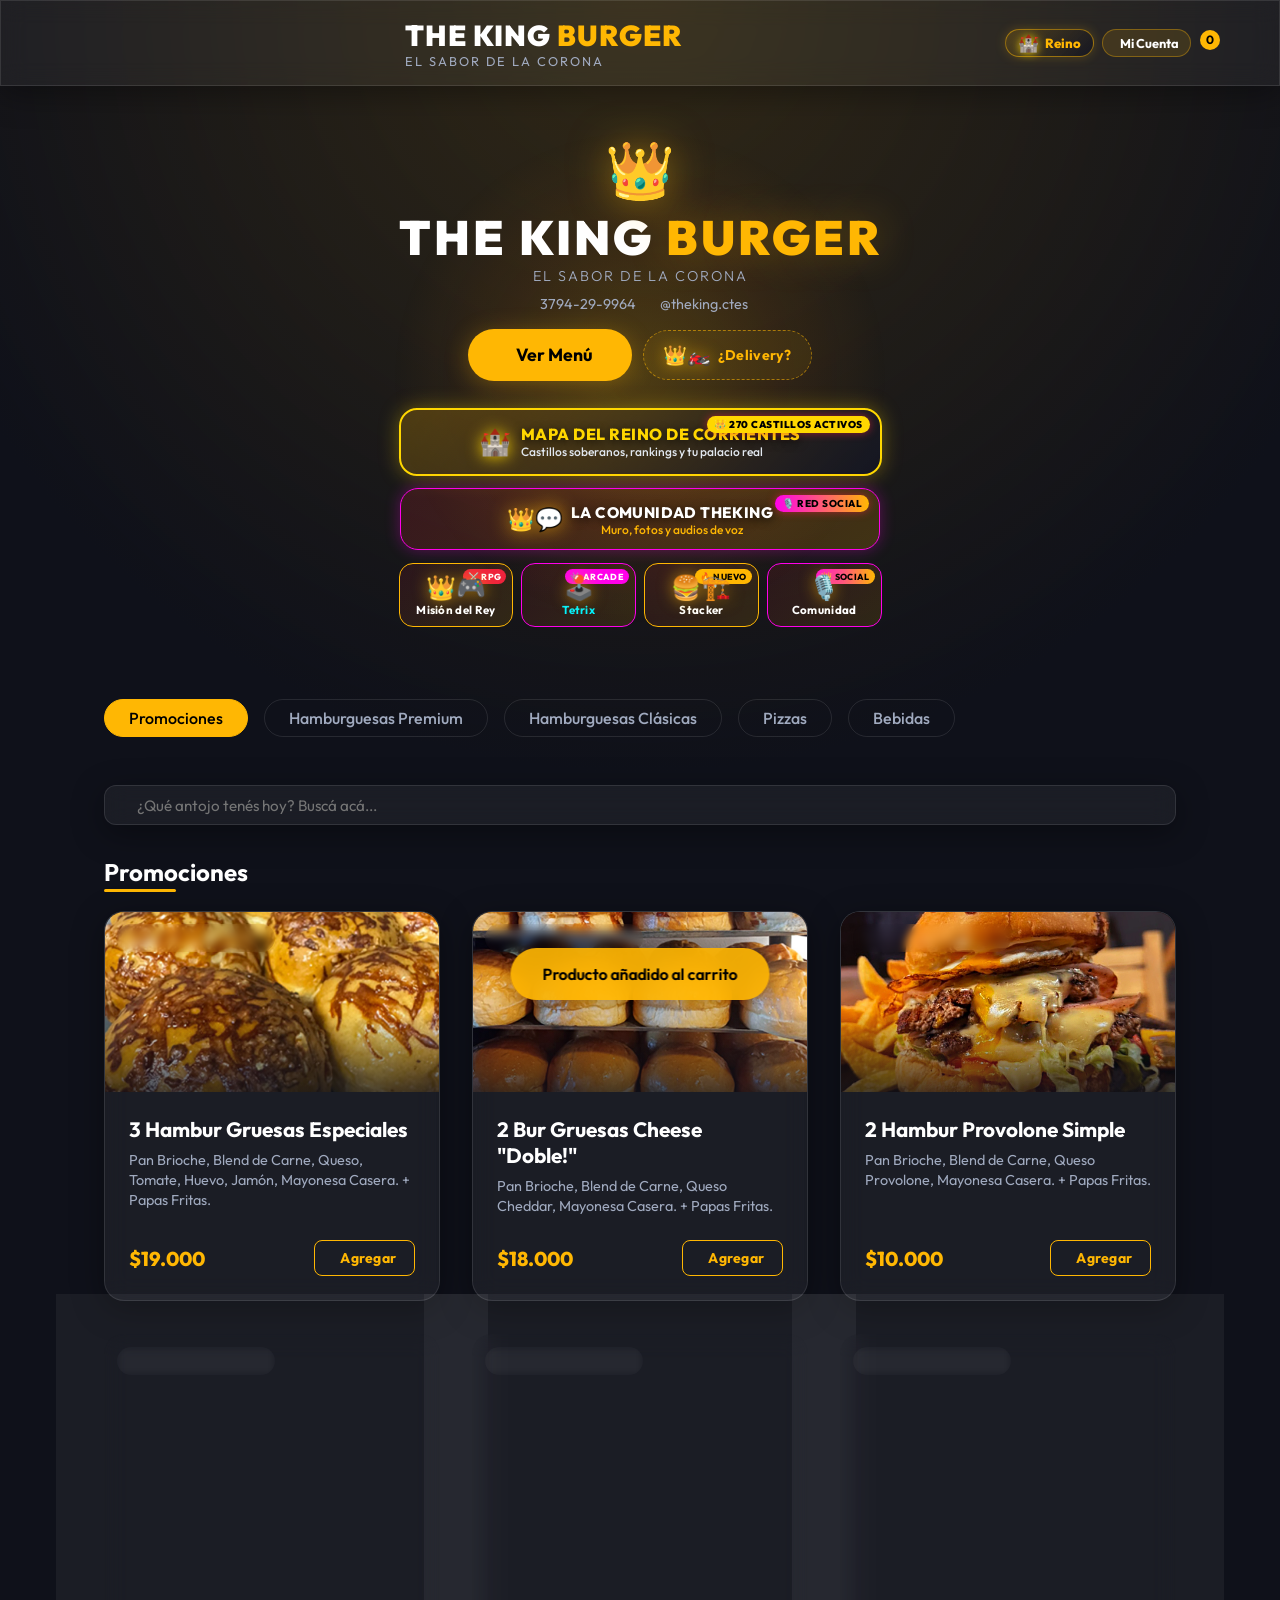
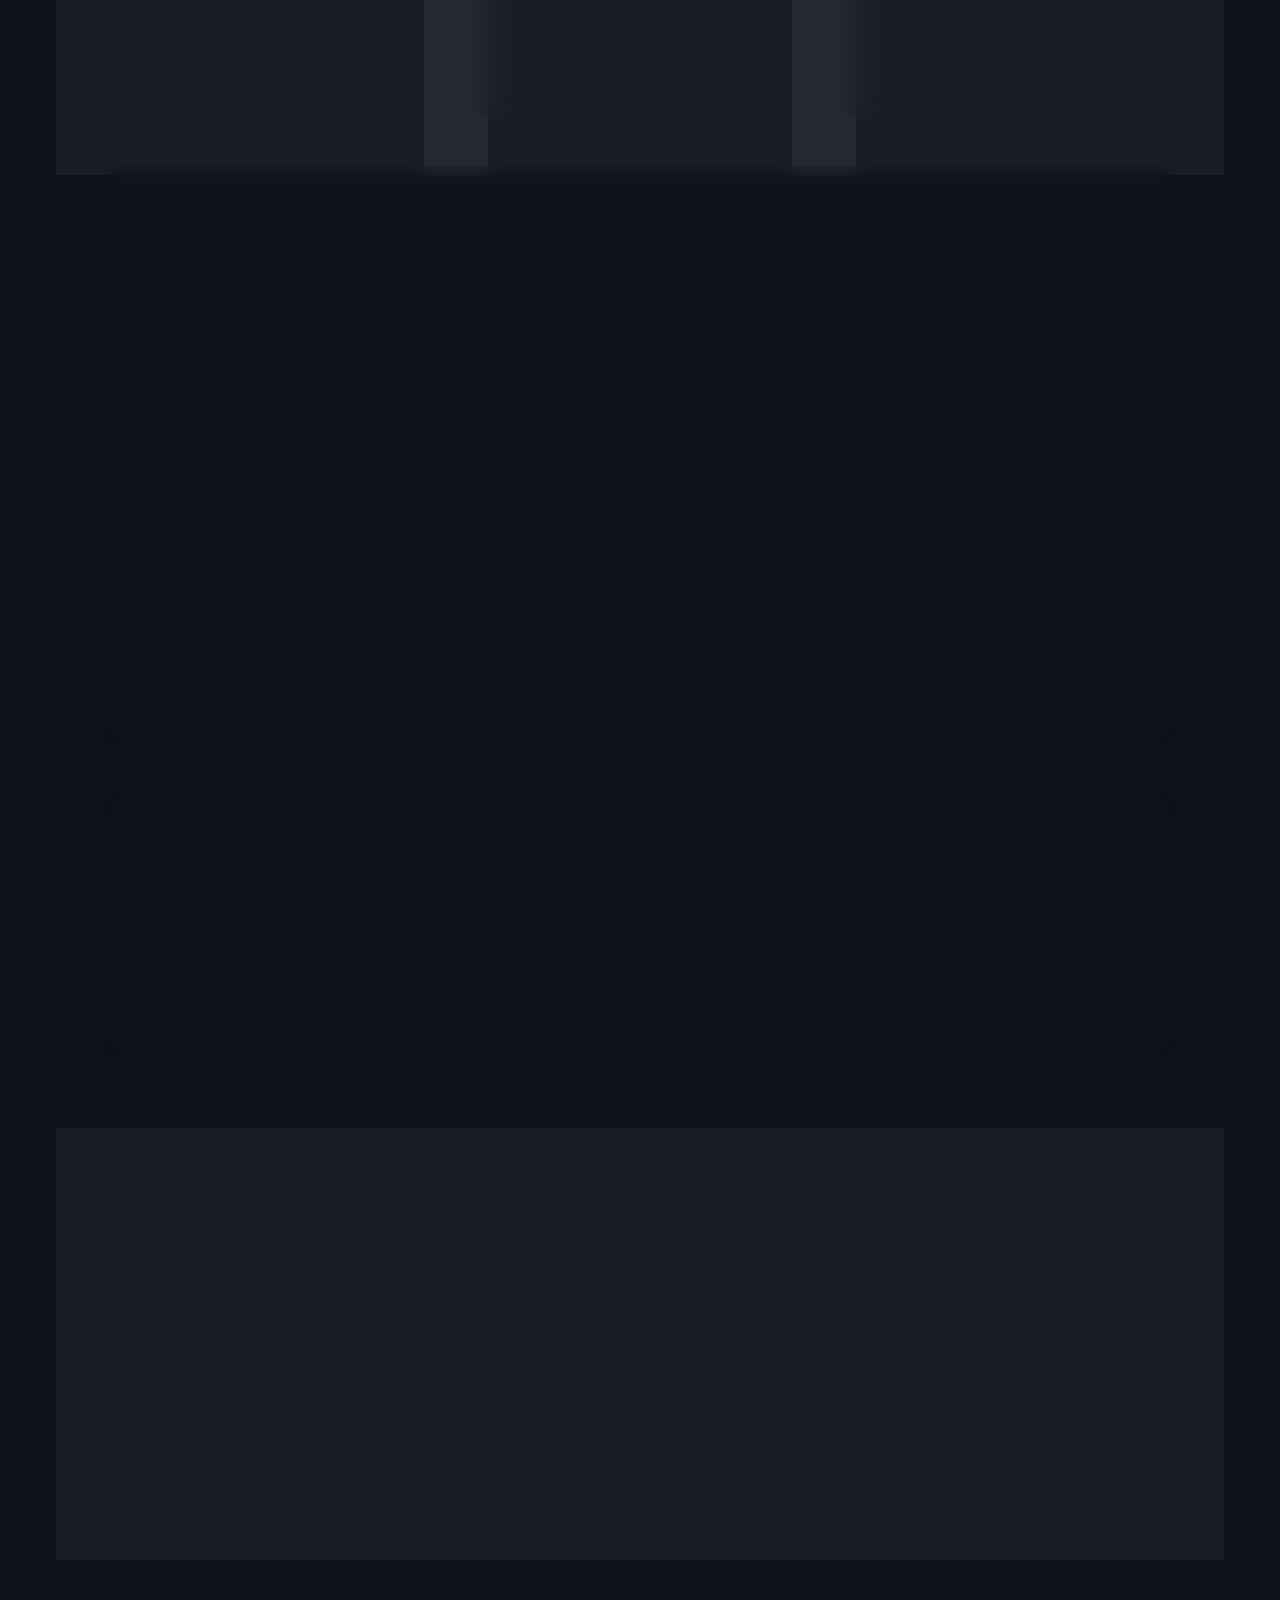
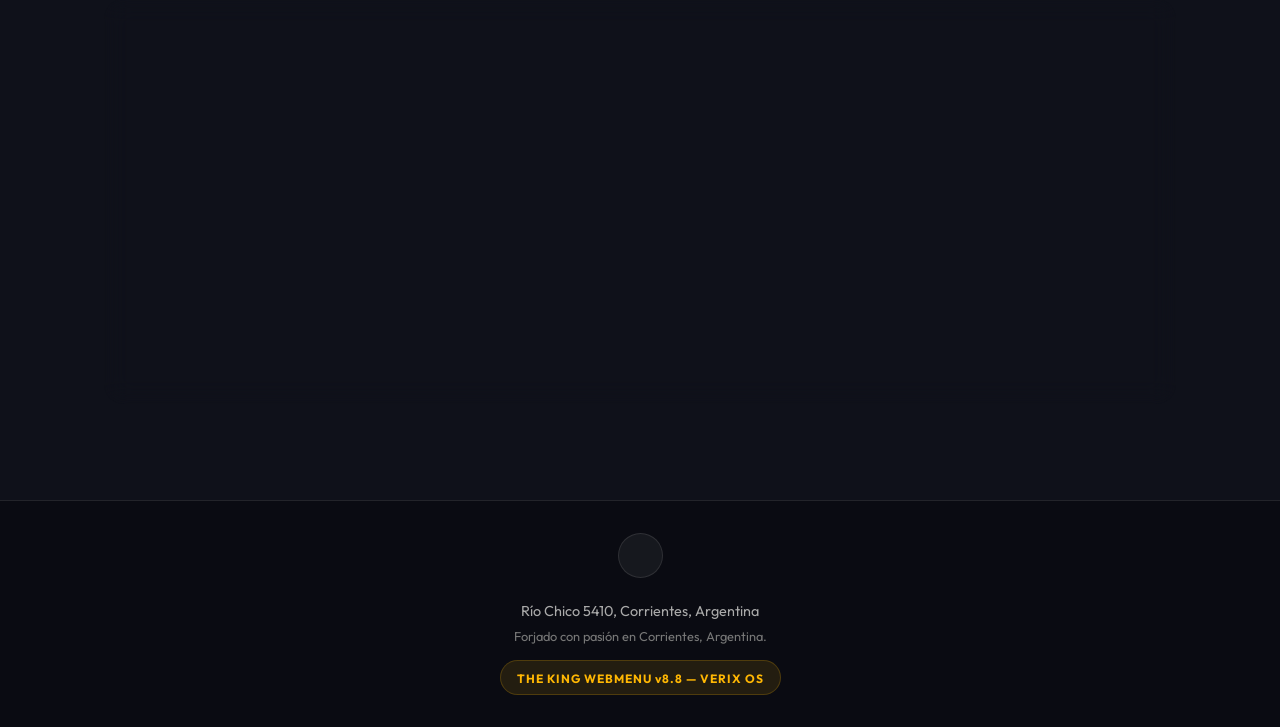
==== commit a2325f8b: "feat: Boton destacado Hero Mapa del Reino 270 Castillos, enlace directo desde juego y cache-bust sw " ====
--- a/index.html
+++ b/index.html
@@ -178,6 +178,18 @@
                 </button>
             </div>
 
+            <!-- BOTÓN DESTACADO: MAPA DEL REINO & CASTILLOS -->
+            <button type="button" class="hero-rpg-btn" id="hero-btn-mapa-reino" onclick="if(window.ReinoCastillos) window.ReinoCastillos.openReinoModal('mapa')" style="background: linear-gradient(135deg, rgba(255,183,3,0.22), rgba(20,22,35,0.95)); border: 2px solid #ffd700; box-shadow: 0 0 20px rgba(255,215,0,0.35); margin-bottom: 0.75rem; cursor: pointer; width: 100%; text-align: left;">
+                <span class="rpg-btn-badge" style="background: #ffd700; color: #000; font-weight: 900;">👑 270 CASTILLOS ACTIVOS</span>
+                <span style="display:flex; align-items:center; gap:0.6rem;">
+                    <span class="rpg-btn-icon" style="font-size:1.6rem; filter: drop-shadow(0 0 8px #ffd700);">🏰</span>
+                    <span>
+                        <span class="rpg-btn-text" style="color: #ffd700; font-size:1rem; font-weight:800; letter-spacing:0.5px;">MAPA DEL REINO DE CORRIENTES</span>
+                        <span class="rpg-btn-sub" style="display:block; color:#e2e8f0;">Castillos soberanos, rankings y tu palacio real</span>
+                    </span>
+                </span>
+            </button>
+
             <!-- COMUNIDAD — BOTÓN DESTACADO ANCHO -->
             <a href="comunidad.html" class="hero-rpg-btn hero-community-btn" id="open-comunidad-hub" aria-label="Entrar a la Comunidad TheKing">
                 <span class="rpg-btn-badge" style="background: linear-gradient(90deg, #ff00ea, #ffb703); color: #000; font-weight: 800;">🎙️ RED SOCIAL</span>
@@ -738,6 +750,7 @@
     <script defer src="js/auth.js"></script>
     <script defer src="js/fcm-manager.js"></script>
     <script defer src="js/products.js"></script>
+    <script defer src="js/castillos-clientes-data.js"></script>
     <script defer src="js/reino-castillos.js"></script>
     <script defer src="js/coliseo-espera.js"></script>
     <script defer src="js/app.js"></script>
@@ -1098,6 +1111,19 @@
             overlay.addEventListener('click', closeRadar);
             document.addEventListener('keydown', (e) => { if (e.key === 'Escape') closeRadar(); });
         })();
+
+        // Auto-abrir modal del reino si la URL contiene #reino o ?mapa
+        window.addEventListener('DOMContentLoaded', () => {
+            const hash = window.location.hash || '';
+            const query = window.location.search || '';
+            if (hash.includes('reino') || hash.includes('mapa') || query.includes('mapa')) {
+                setTimeout(() => {
+                    if (window.ReinoCastillos && typeof window.ReinoCastillos.openReinoModal === 'function') {
+                        window.ReinoCastillos.openReinoModal('mapa');
+                    }
+                }, 600);
+            }
+        });
     </script>
 </body>
 
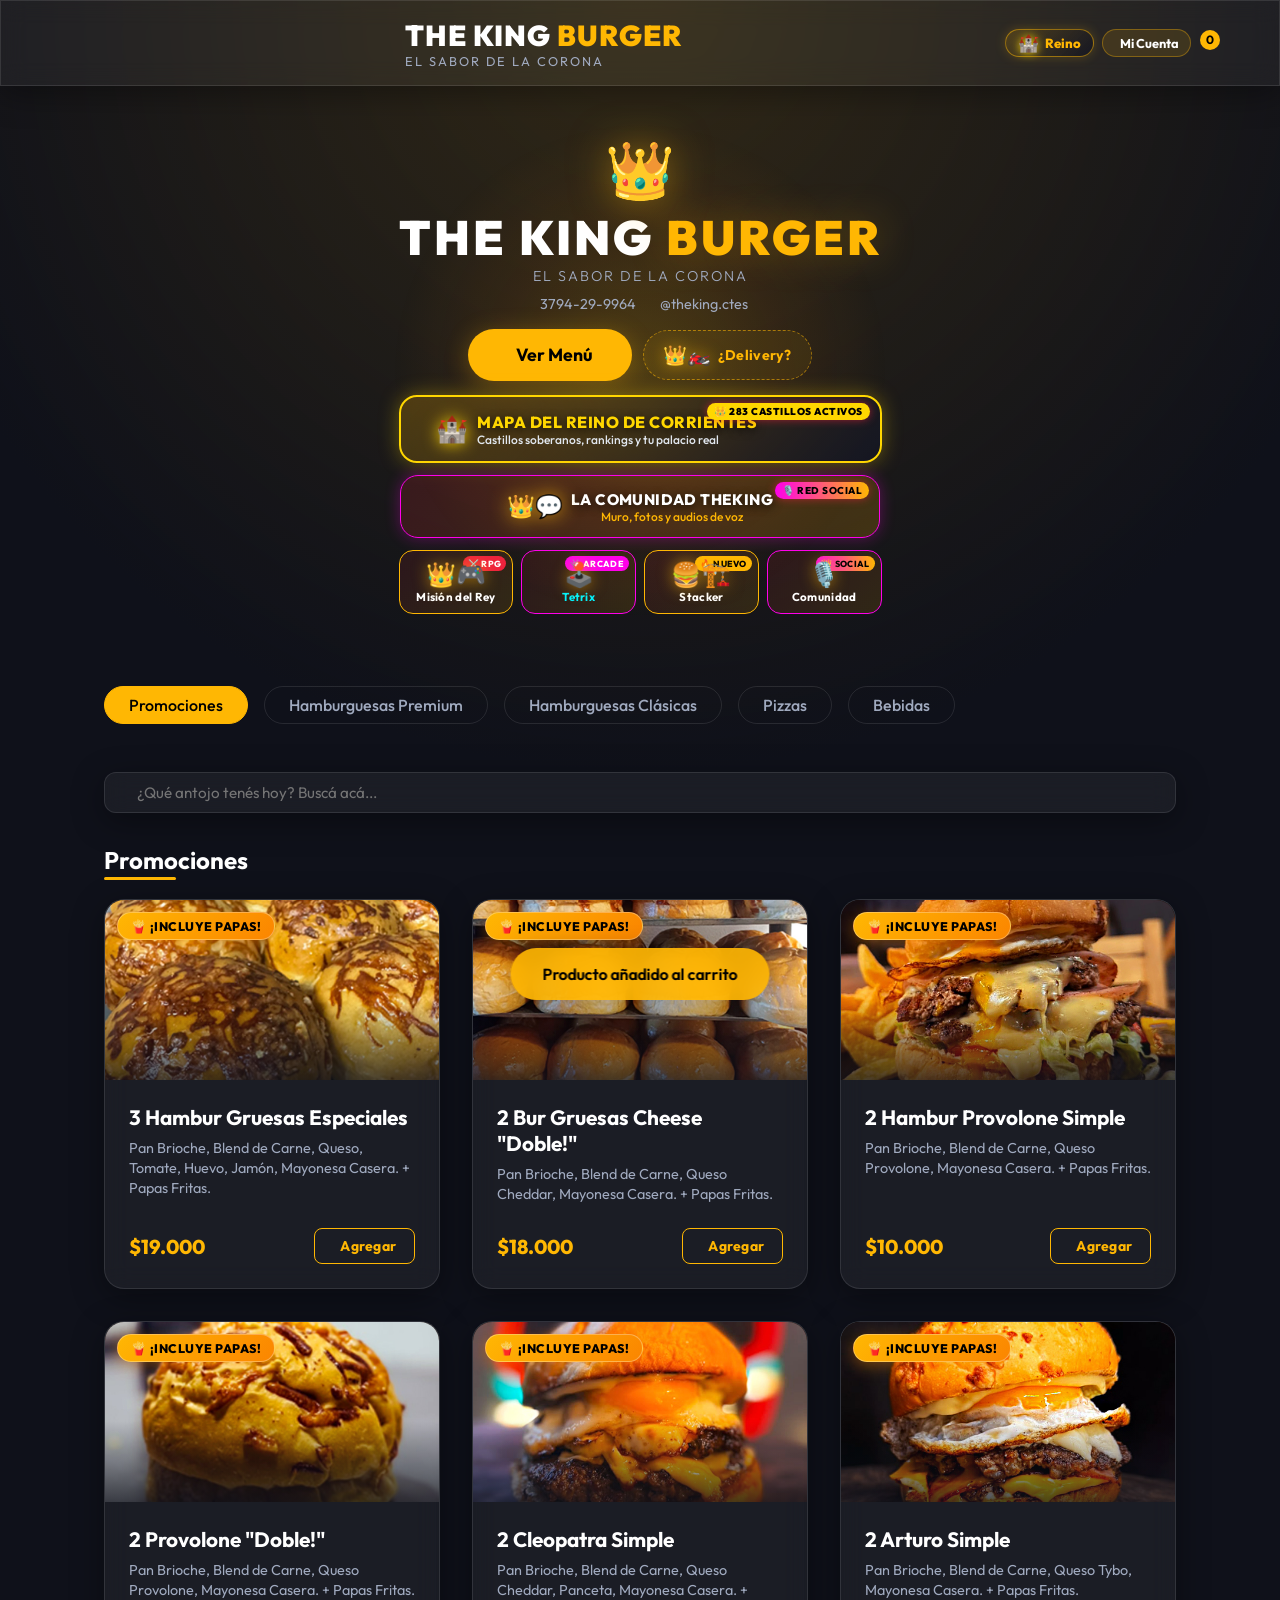
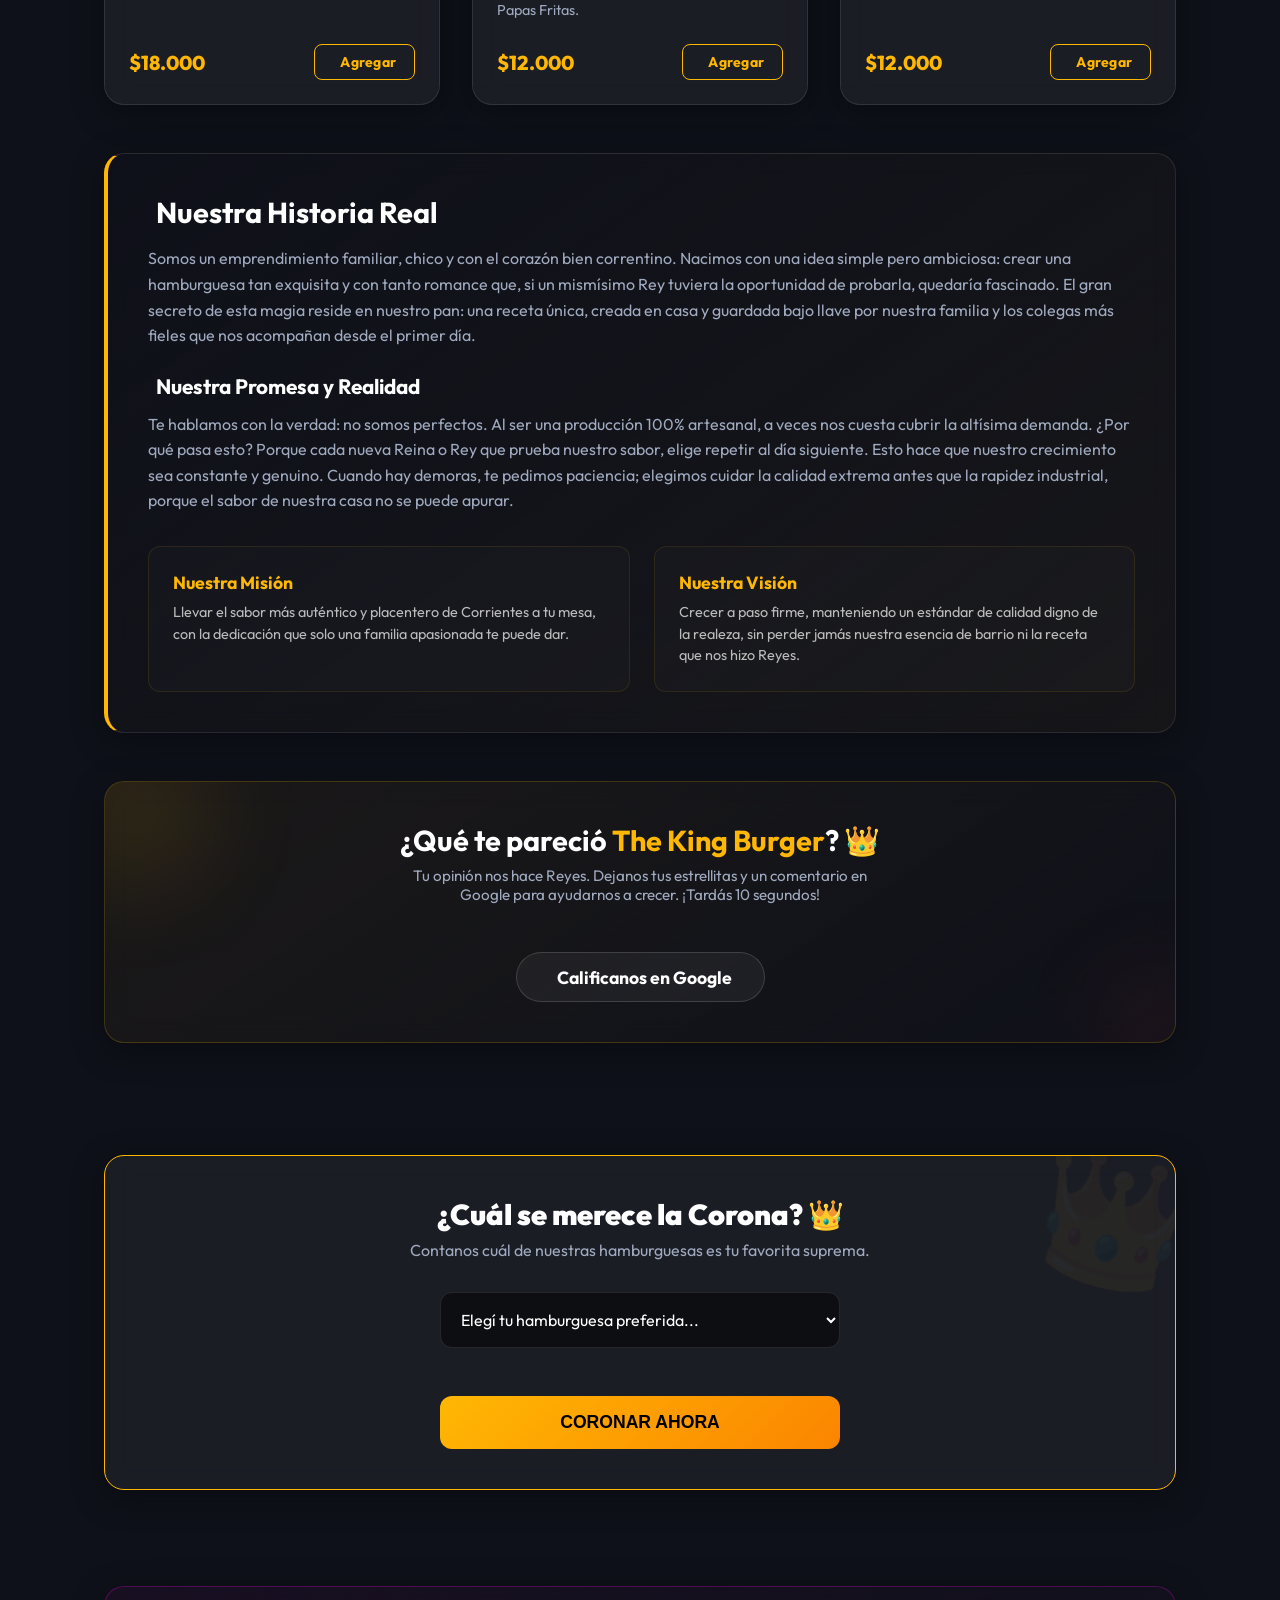
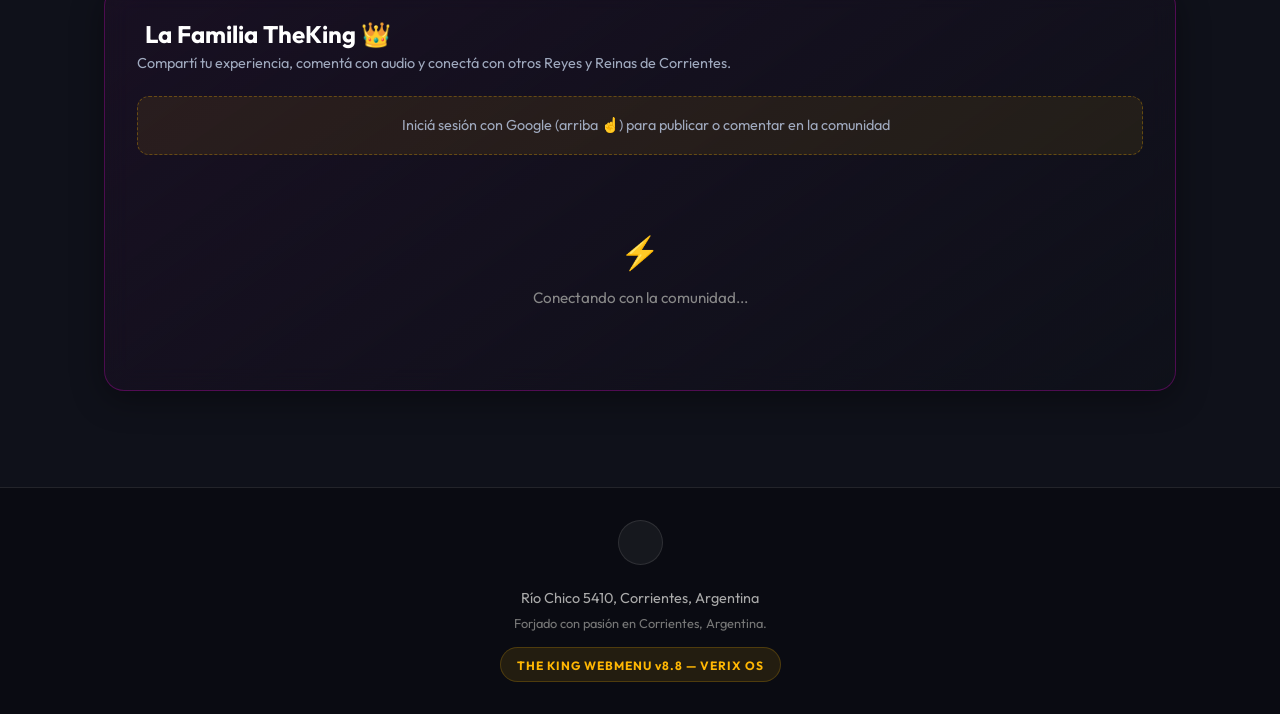
==== commit 01ed4520: "feat: Trinidad de Soldados Nombres Reyes Ficticios, Pagina Fullscreen /reino y Precision Geografica " ====
--- a/index.html
+++ b/index.html
@@ -103,9 +103,9 @@
                 <div class="app-menu-item" id="menu-auth-btn" style="border-left: 3px solid var(--accent-color); font-weight: 700; color: #fff;">
                     <i class="ri-user-star-fill" style="color: var(--accent-color);"></i> <span id="menu-auth-label">👑 Mi Cuenta / Registrarme</span>
                 </div>
-                <div class="app-menu-item" id="menu-reino-mapa-btn" style="border-left: 3px solid #ffd700; color: #ffd700; font-weight: 700; cursor: pointer;">
+                <a href="reino.html" class="app-menu-item" id="menu-reino-mapa-btn" style="border-left: 3px solid #ffd700; color: #ffd700; font-weight: 700; text-decoration: none; display: flex; align-items: center; gap: 8px;">
                     <i class="ri-shield-flash-fill" style="color: #ffd700;"></i> 🏰 Mapa del Reino & Castillos
-                </div>
+                </a>
                 <div class="app-menu-item" id="menu-gps-btn">
                     <i class="ri-map-pin-user-fill"></i> Activar y Sincronizar GPS
                 </div>
@@ -136,10 +136,10 @@
             <p class="brand-subtitle">El Sabor de la Corona</p>
         </div>
         <div class="header-actions" style="display: flex; gap: 8px; align-items: center;">
-            <button type="button" class="header-reino-btn" id="header-reino-btn" title="🏰 Mapa del Reino & Castillos de Corrientes">
+            <a href="reino.html" class="header-reino-btn" id="header-reino-btn" title="🏰 Mapa del Reino & Castillos de Corrientes" style="text-decoration: none;">
                 <span style="font-size: 1.05rem; filter: drop-shadow(0 0 5px #ffd700); line-height: 1;">🏰</span>
                 <span class="header-reino-text">Reino</span>
-            </button>
+            </a>
             <div class="user-profile" id="user-profile-btn" style="cursor: pointer; display: flex; align-items: center; gap: 6px; color: #fff; background: rgba(255, 183, 3, 0.12); border: 1px solid rgba(255, 183, 3, 0.35); padding: 5px 11px; border-radius: 20px; transition: all 0.2s;" title="Mi Cuenta / Registrarme">
                 <i class="ri-user-star-fill" style="font-size: 1.15rem; color: var(--accent-color);"></i>
                 <span id="user-name-display" style="font-size: 0.8rem; font-weight: 700; color: #fff;">Mi Cuenta</span>
@@ -179,8 +179,8 @@
             </div>
 
             <!-- BOTÓN DESTACADO: MAPA DEL REINO & CASTILLOS -->
-            <button type="button" class="hero-rpg-btn" id="hero-btn-mapa-reino" onclick="if(window.ReinoCastillos) window.ReinoCastillos.openReinoModal('mapa')" style="background: linear-gradient(135deg, rgba(255,183,3,0.22), rgba(20,22,35,0.95)); border: 2px solid #ffd700; box-shadow: 0 0 20px rgba(255,215,0,0.35); margin-bottom: 0.75rem; cursor: pointer; width: 100%; text-align: left;">
-                <span class="rpg-btn-badge" style="background: #ffd700; color: #000; font-weight: 900;">👑 270 CASTILLOS ACTIVOS</span>
+            <a href="reino.html" class="hero-rpg-btn" id="hero-btn-mapa-reino" style="background: linear-gradient(135deg, rgba(255,183,3,0.22), rgba(20,22,35,0.95)); border: 2px solid #ffd700; box-shadow: 0 0 20px rgba(255,215,0,0.35); margin-bottom: 0.75rem; cursor: pointer; width: 100%; text-align: left; text-decoration: none; display: block;">
+                <span class="rpg-btn-badge" style="background: #ffd700; color: #000; font-weight: 900;">👑 283 CASTILLOS ACTIVOS</span>
                 <span style="display:flex; align-items:center; gap:0.6rem;">
                     <span class="rpg-btn-icon" style="font-size:1.6rem; filter: drop-shadow(0 0 8px #ffd700);">🏰</span>
                     <span>
@@ -188,7 +188,7 @@
                         <span class="rpg-btn-sub" style="display:block; color:#e2e8f0;">Castillos soberanos, rankings y tu palacio real</span>
                     </span>
                 </span>
-            </button>
+            </a>
 
             <!-- COMUNIDAD — BOTÓN DESTACADO ANCHO -->
             <a href="comunidad.html" class="hero-rpg-btn hero-community-btn" id="open-comunidad-hub" aria-label="Entrar a la Comunidad TheKing">
